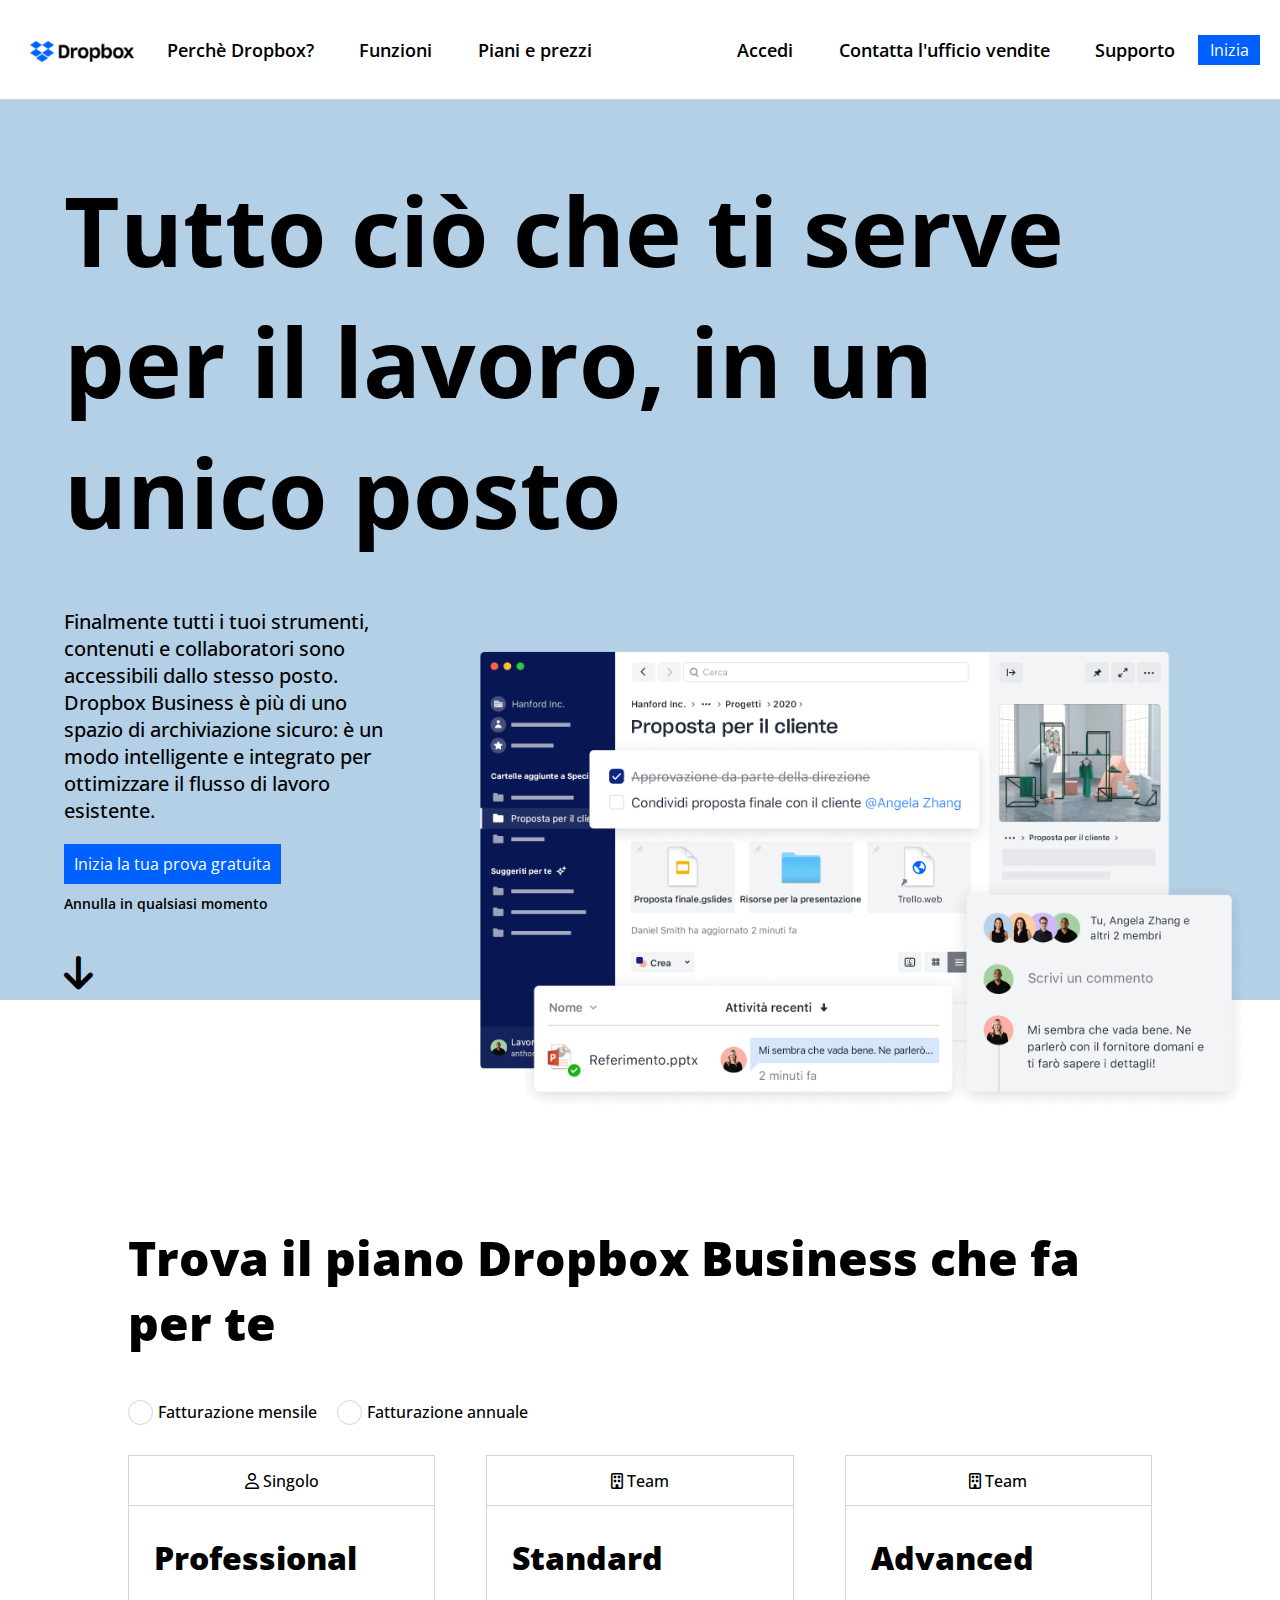
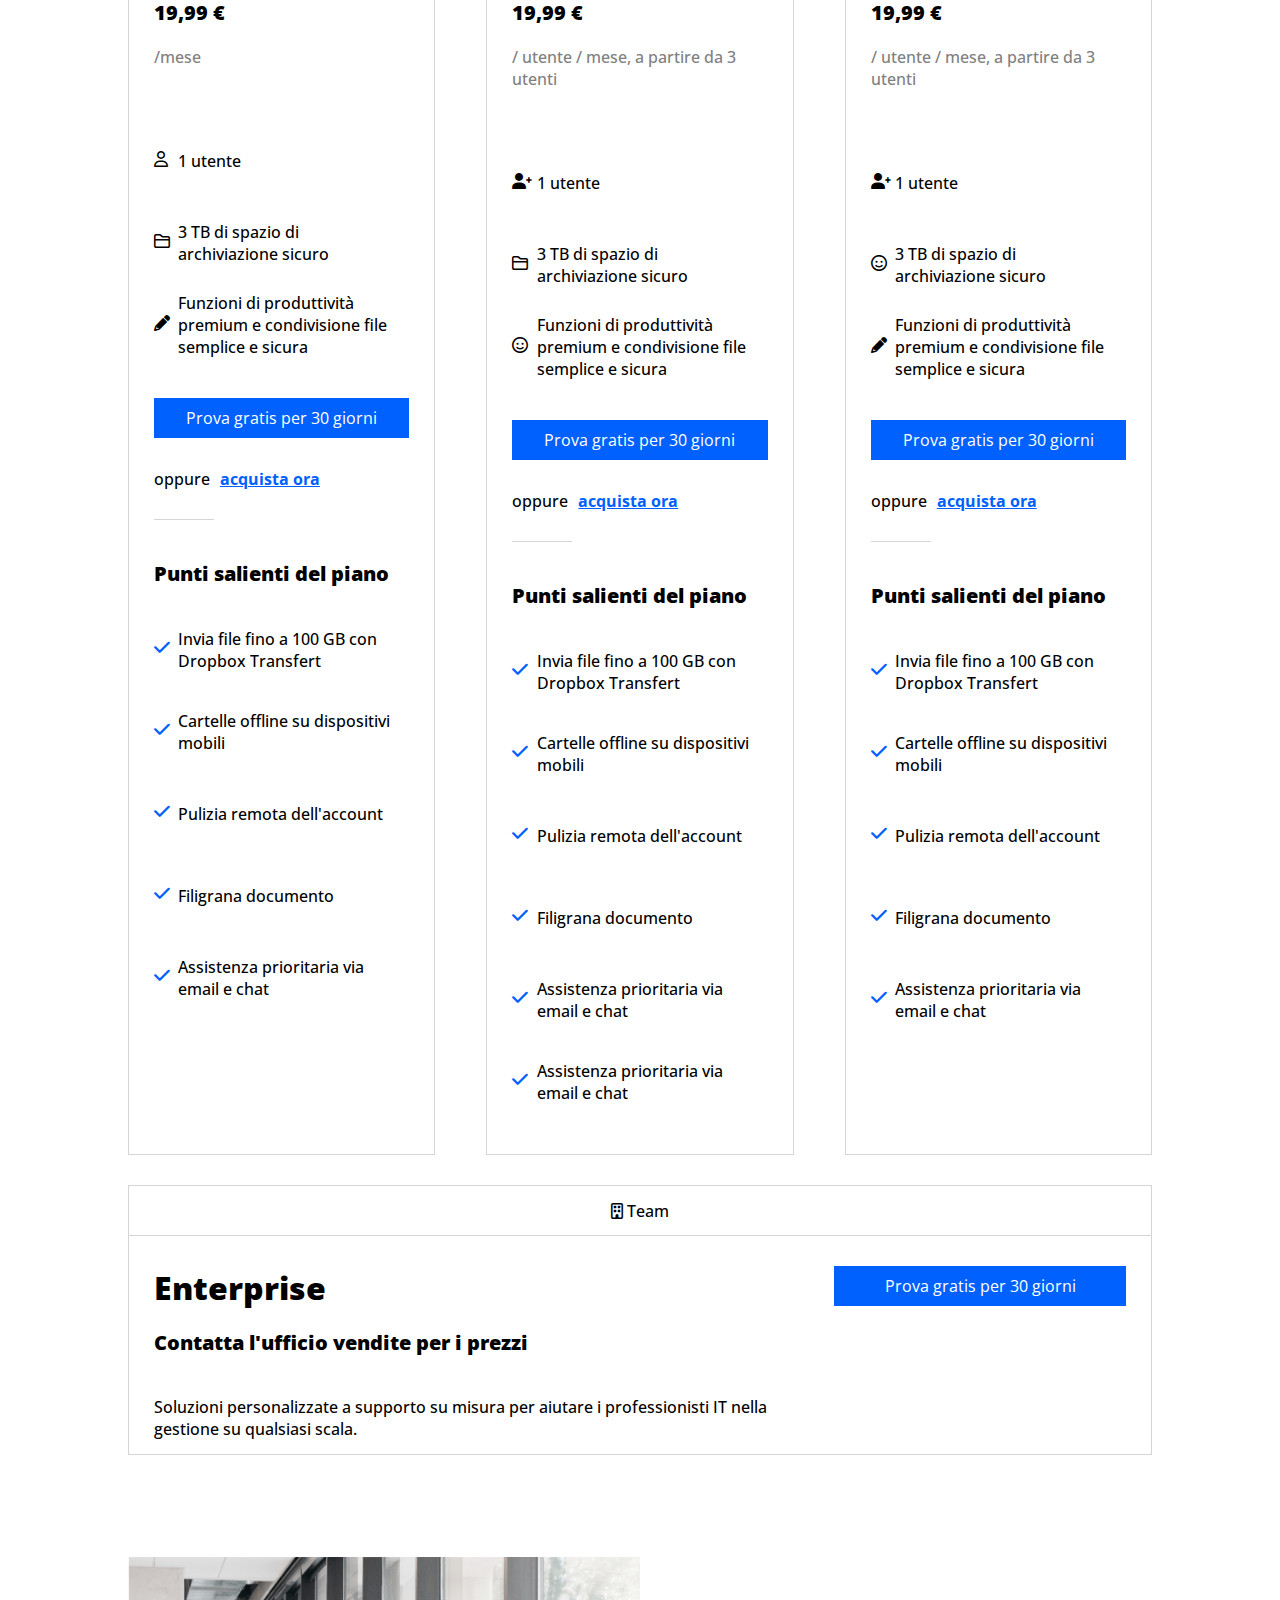
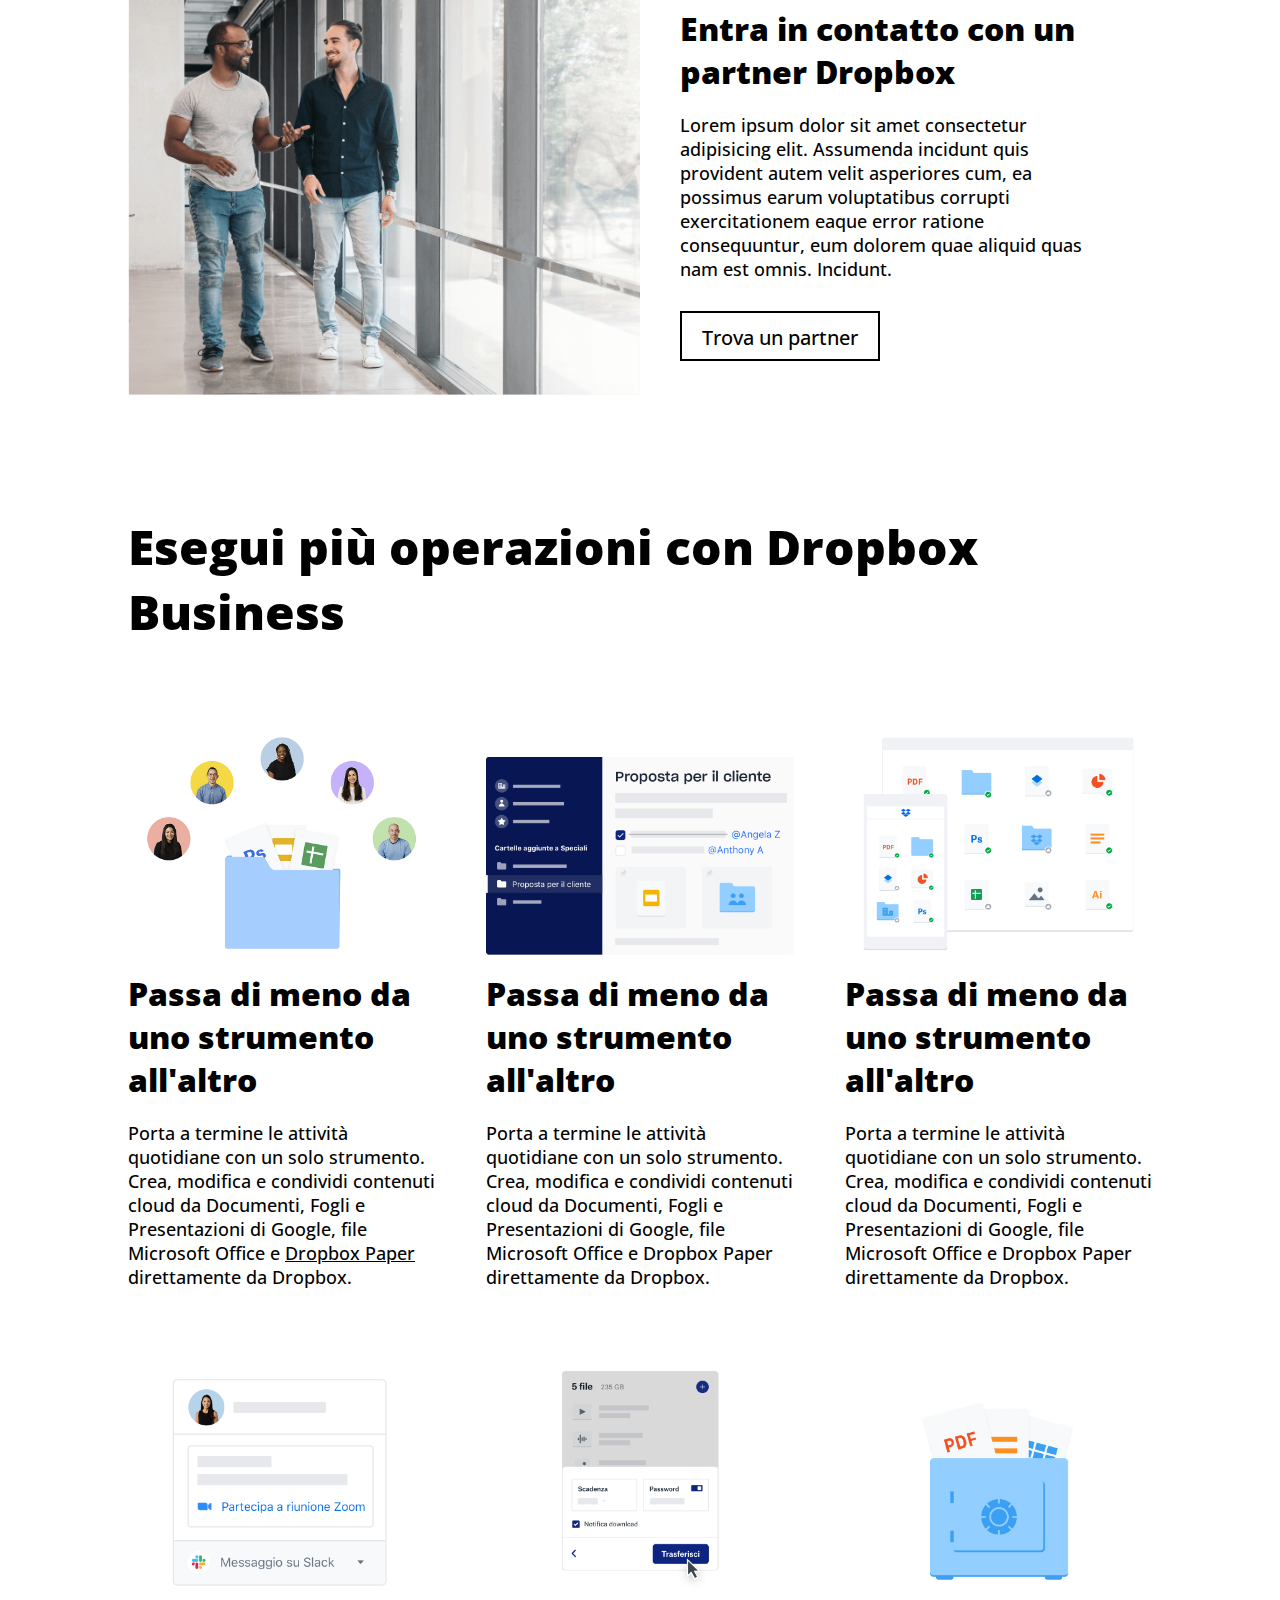
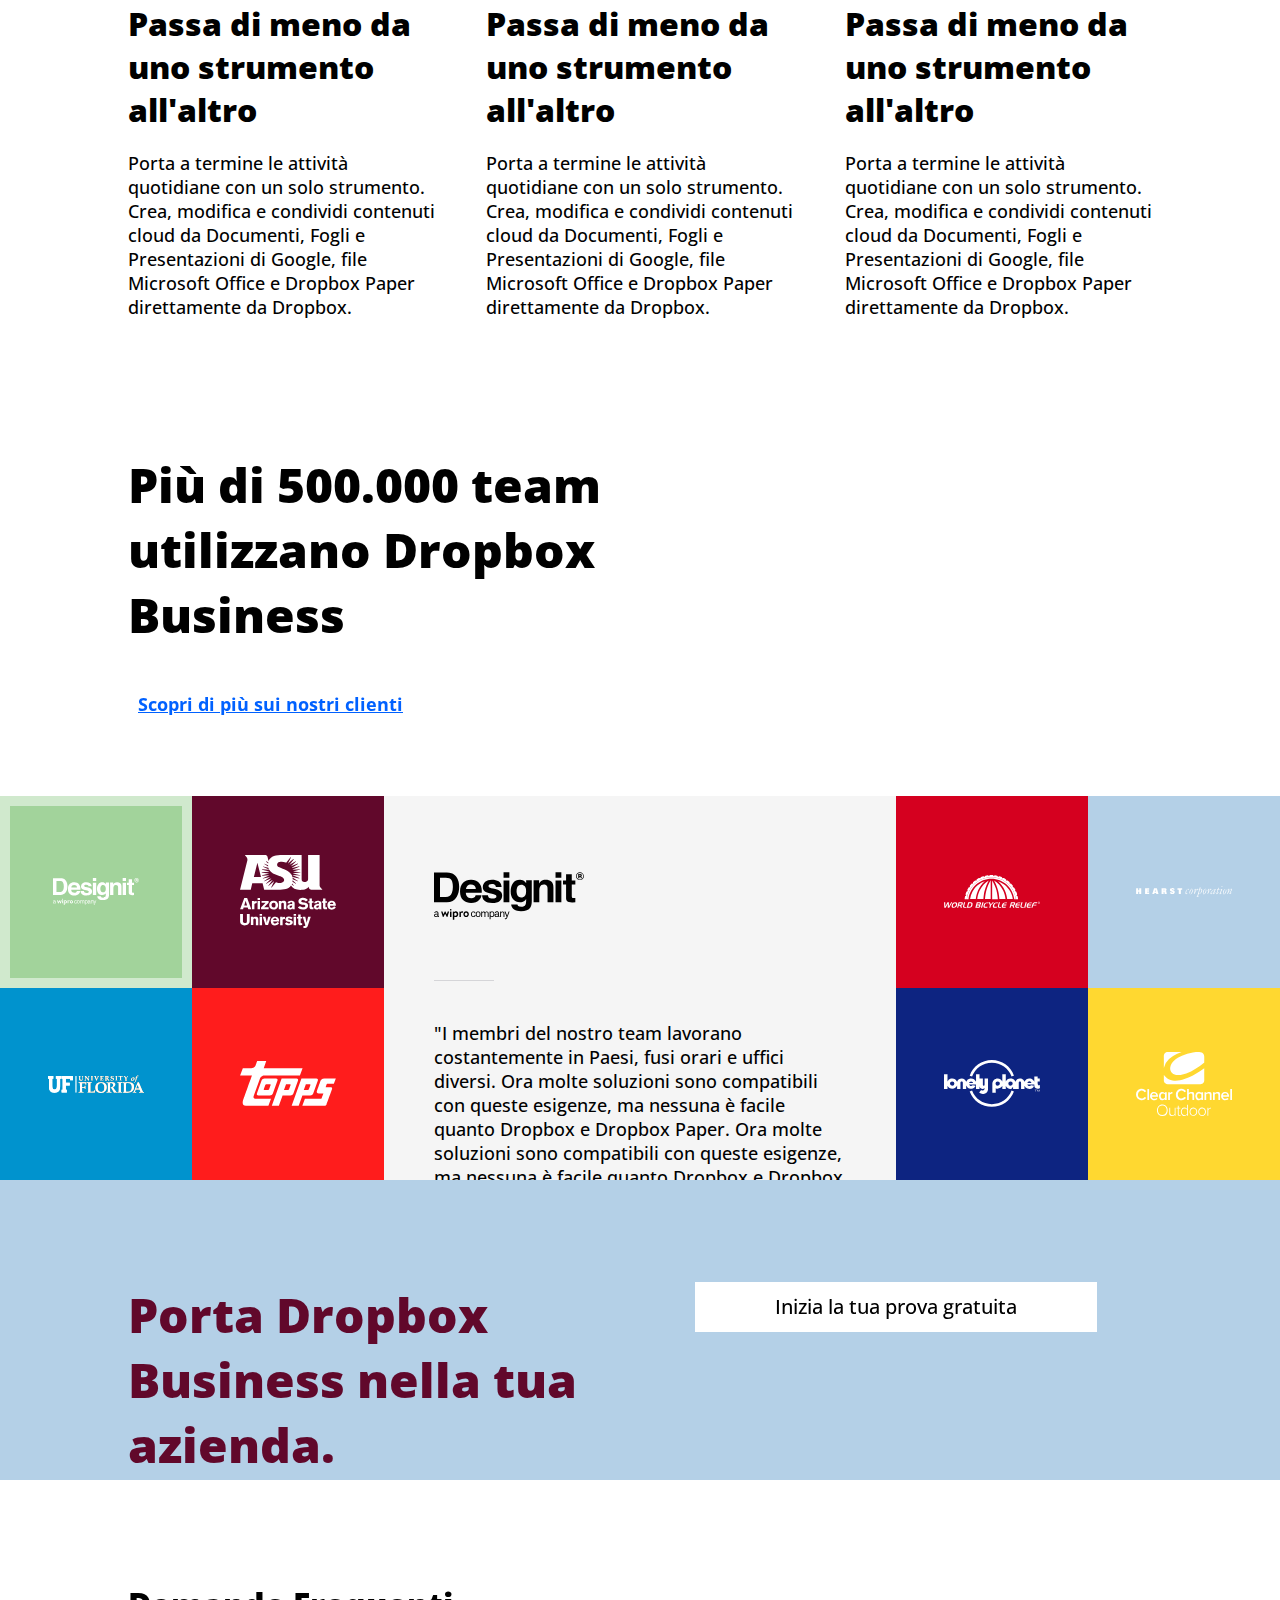
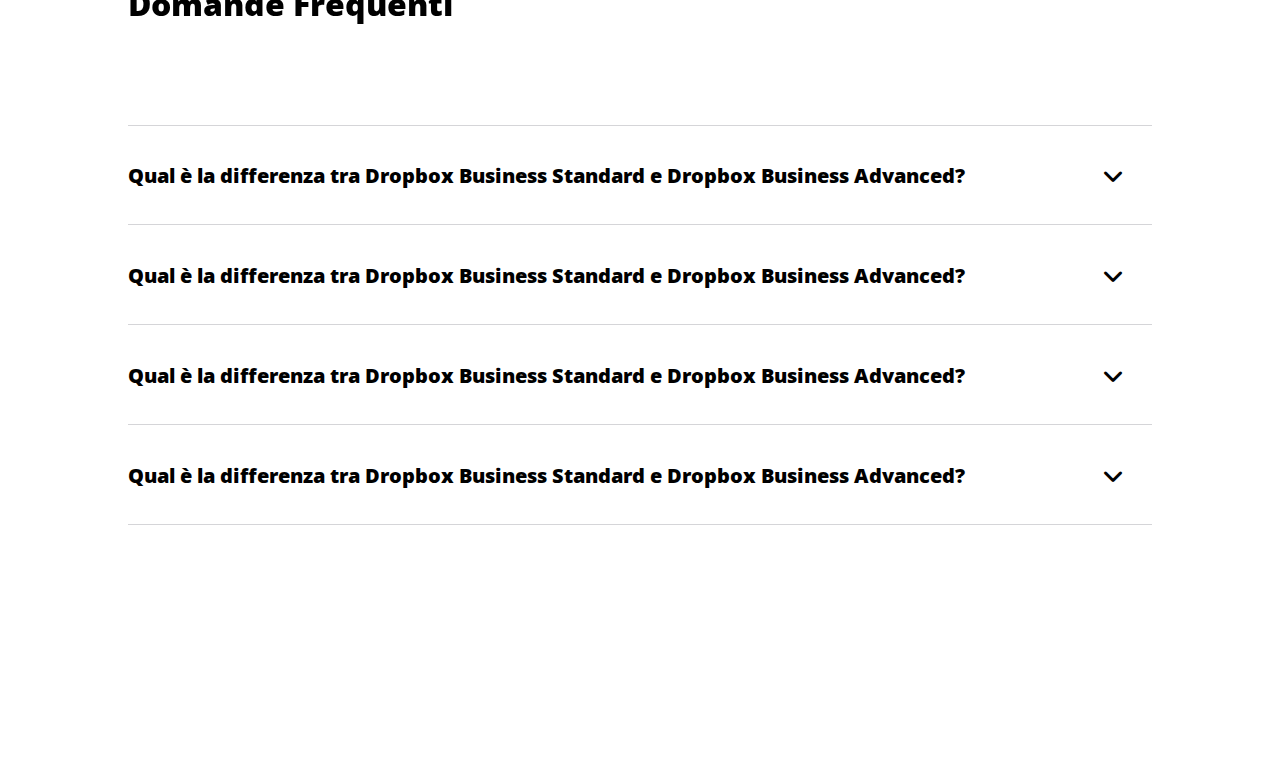
==== index.html @ 7c070832 "index: added content to main-section-7 (finished Main) index: added rules to main-section-7 (finishe" ====
<!DOCTYPE html>
<html lang="en">
  <head>
    <meta charset="UTF-8" />
    <meta http-equiv="X-UA-Compatible" content="IE=edge" />
    <meta name="viewport" content="width=device-width, initial-scale=1.0" />
    <link
      rel="stylesheet"
      href="https://cdnjs.cloudflare.com/ajax/libs/font-awesome/6.0.0/css/all.min.css"
      integrity="sha512-9usAa10IRO0HhonpyAIVpjrylPvoDwiPUiKdWk5t3PyolY1cOd4DSE0Ga+ri4AuTroPR5aQvXU9xC6qOPnzFeg=="
      crossorigin="anonymous"
      referrerpolicy="no-referrer"
    />
    <link rel="preconnect" href="https://fonts.googleapis.com" />
    <link rel="preconnect" href="https://fonts.gstatic.com" crossorigin />
    <link
      href="https://fonts.googleapis.com/css2?family=Open+Sans:ital,wght@0,300;0,400;0,500;0,600;0,700;0,800;1,300;1,400;1,500;1,600;1,700;1,800&display=swap"
      rel="stylesheet"
    />
    <link rel="stylesheet" href="css/style.css" />
    <title>Dropbox</title>
  </head>

  <body>
    <!-- intestazione -->
    <header>
      <!-- navbar -->
      <nav class="clearfix">
        <div id="logo" class="left">
          <img src="img/logo-small.png" alt="logo" />
        </div>
        <div class="list-container-centered">
          <ul class="left">
            <li><a href="#">Perchè Dropbox?</a></li>
            <li><a href="#">Funzioni</a></li>
            <li><a href="#">Piani e prezzi</a></li>
          </ul>
          <ul class="right">
            <li><a href="#">Supporto</a></li>
            <li><a href="#">Contatta l'ufficio vendite</a></li>
            <li><a href="#">Accedi</a></li>
          </ul>
        </div>
        <div id="inizia">
          <div class="button">
            <a href="#">Inizia</a>
          </div>
        </div>
      </nav>
      <!-- /navbar -->
      <!-- jumbotron -->
      <section id="jumbotron">
        <div class="jumbo-container clearfix">
          <section id="jumbo-main-title">
            <h1>Tutto ciò che ti serve per il lavoro, in un unico posto</h1>
          </section>
          <div id="jumbo-description" class="left">
            <p>
              Finalmente tutti i tuoi strumenti, contenuti e collaboratori sono
              accessibili dallo stesso posto. Dropbox Business è più di uno
              spazio di archiviazione sicuro: è un modo intelligente e integrato
              per ottimizzare il flusso di lavoro esistente.
            </p>
            <div class="button">
              <a href="#">Inizia la tua prova gratuita</a>
            </div>
            <span>Annulla in qualsiasi momento</span>
            <a href="#">
              <i class="fa-solid fa-arrow-down"></i>
            </a>
          </div>
          <div id="jumbo-image" class="left">
            <img src="img/jumbo.png" alt="jumbo-image" />
          </div>
        </div>
      </section>
      <!-- /jumbotron -->
    </header>
    <!-- /intestazione     -->
    <!-- corpo centrale -->
    <main>
      <!-- prima sezione -->
      <section class="main-section-1 container">
        <h2>Trova il piano Dropbox Business che fa per te</h2>
        <div class="fatturazione clearfix">
          <a href="#" class="circle debug"></a>
          <p>Fatturazione mensile</p>
          <a href="#" class="circle debug"></a>
          <p>Fatturazione annuale</p>
        </div>
        <div class="main-col left debug">
          <div class="category">
            <i class="fa-regular fa-user"></i>
            <p>Singolo</p>
          </div>
          <div class="main-col-content">
            <div class="offer">
              <h3>Professional</h3>
              <h4>19,99 &#8364;</h4>
              <span class="rata">
                <p>/mese</p>
              </span>
            </div>
            <div class="icon">
              <i class="fa-regular fa-user"></i>
            </div>
            <div class="icon-text">
              <p>1 utente</p>
            </div>
            <div class="icon">
              <i class="fa-regular fa-folder"></i>
            </div>
            <div class="icon-text">
              <p>3 TB di spazio di archiviazione sicuro</p>
            </div>
            <div class="icon">
              <i class="fa-solid fa-pencil"></i>
            </div>
            <div class="icon-text">
              <p>
                Funzioni di produttività premium e condivisione file semplice e
                sicura
              </p>
            </div>
            <div class="col-button">
              <a href="#">Prova gratis per 30 giorni</a>
            </div>
            <p>oppure<a href="#">acquista ora</a></p>
            <div class="grey-row"></div>
            <h4>Punti salienti del piano</h4>
            <div class="icon">
              <i class="fa-solid fa-check"></i>
            </div>
            <div class="icon-text">
              <p>Invia file fino a 100 GB con Dropbox Transfert</p>
            </div>
            <div class="icon">
              <i class="fa-solid fa-check"></i>
            </div>
            <div class="icon-text">
              <p>Cartelle offline su dispositivi mobili</p>
            </div>
            <div class="icon">
              <i class="fa-solid fa-check"></i>
            </div>
            <div class="icon-text">
              <p>Pulizia remota dell'account</p>
            </div>
            <div class="icon">
              <i class="fa-solid fa-check"></i>
            </div>
            <div class="icon-text">
              <p>Filigrana documento</p>
            </div>
            <div class="icon">
              <i class="fa-solid fa-check"></i>
            </div>
            <div class="icon-text">
              <p>Assistenza prioritaria via email e chat</p>
            </div>
          </div>
        </div>
        <div class="main-col left debug">
          <div class="category">
            <i class="fa-regular fa-building"></i>
            <p>Team</p>
          </div>
          <div class="main-col-content">
            <div class="offer">
              <h3>Standard</h3>
              <h4>19,99 &#8364;</h4>
              <span class="rata">
                <p>/ utente / mese, a partire da 3 utenti</p>
              </span>
            </div>
            <div class="icon">
              <i class="fa-solid fa-user-plus"></i>
            </div>
            <div class="icon-text">
              <p>1 utente</p>
            </div>
            <div class="icon">
              <i class="fa-regular fa-folder"></i>
            </div>
            <div class="icon-text">
              <p>3 TB di spazio di archiviazione sicuro</p>
            </div>
            <div class="icon">
              <i class="fa-regular fa-face-smile"></i>
            </div>
            <div class="icon-text">
              <p>
                Funzioni di produttività premium e condivisione file semplice e
                sicura
              </p>
            </div>
            <div class="col-button">
              <a href="#">Prova gratis per 30 giorni</a>
            </div>
            <p>oppure<a href="#">acquista ora</a></p>
            <div class="grey-row"></div>
            <h4>Punti salienti del piano</h4>
            <div class="icon">
              <i class="fa-solid fa-check"></i>
            </div>
            <div class="icon-text">
              <p>Invia file fino a 100 GB con Dropbox Transfert</p>
            </div>
            <div class="icon">
              <i class="fa-solid fa-check"></i>
            </div>
            <div class="icon-text">
              <p>Cartelle offline su dispositivi mobili</p>
            </div>
            <div class="icon">
              <i class="fa-solid fa-check"></i>
            </div>
            <div class="icon-text">
              <p>Pulizia remota dell'account</p>
            </div>
            <div class="icon">
              <i class="fa-solid fa-check"></i>
            </div>
            <div class="icon-text">
              <p>Filigrana documento</p>
            </div>
            <div class="icon">
              <i class="fa-solid fa-check"></i>
            </div>
            <div class="icon-text">
              <p>Assistenza prioritaria via email e chat</p>
            </div>
            <div class="icon">
              <i class="fa-solid fa-check"></i>
            </div>
            <div class="icon-text">
              <p>Assistenza prioritaria via email e chat</p>
            </div>
          </div>
        </div>
        <div class="main-col left debug">
          <div class="category">
            <i class="fa-regular fa-building"></i>
            <p>Team</p>
          </div>
          <div class="main-col-content">
            <div class="offer">
              <h3>Advanced</h3>
              <h4>19,99 &#8364;</h4>
              <span class="rata">
                <p>/ utente / mese, a partire da 3 utenti</p>
              </span>
            </div>
            <div class="icon">
              <i class="fa-solid fa-user-plus"></i>
            </div>
            <div class="icon-text">
              <p>1 utente</p>
            </div>
            <div class="icon">
              <i class="fa-regular fa-face-smile"></i>
            </div>
            <div class="icon-text">
              <p>3 TB di spazio di archiviazione sicuro</p>
            </div>
            <div class="icon">
              <i class="fa-solid fa-pencil"></i>
            </div>
            <div class="icon-text">
              <p>
                Funzioni di produttività premium e condivisione file semplice e
                sicura
              </p>
            </div>
            <div class="col-button">
              <a href="#">Prova gratis per 30 giorni</a>
            </div>
            <p>oppure<a href="#">acquista ora</a></p>
            <div class="grey-row"></div>
            <h4>Punti salienti del piano</h4>
            <div class="icon">
              <i class="fa-solid fa-check"></i>
            </div>
            <div class="icon-text">
              <p>Invia file fino a 100 GB con Dropbox Transfert</p>
            </div>
            <div class="icon">
              <i class="fa-solid fa-check"></i>
            </div>
            <div class="icon-text">
              <p>Cartelle offline su dispositivi mobili</p>
            </div>
            <div class="icon">
              <i class="fa-solid fa-check"></i>
            </div>
            <div class="icon-text">
              <p>Pulizia remota dell'account</p>
            </div>
            <div class="icon">
              <i class="fa-solid fa-check"></i>
            </div>
            <div class="icon-text">
              <p>Filigrana documento</p>
            </div>
            <div class="icon">
              <i class="fa-solid fa-check"></i>
            </div>
            <div class="icon-text">
              <p>Assistenza prioritaria via email e chat</p>
            </div>
          </div>
        </div>
        <div class="main-centered-column left debug">
          <div class="category">
            <i class="fa-regular fa-building"></i>
            <p>Team</p>
          </div>
          <div class="main-col-content">
            <div class="enterprise left">
              <h3>Enterprise</h3>
              <h4>Contatta l'ufficio vendite per i prezzi</h4>
              <p>
                Soluzioni personalizzate a supporto su misura per aiutare i
                professionisti IT nella gestione su qualsiasi scala.
              </p>
            </div>
            <div class="ufficio-vendite left">
              <div class="col-button">
                <a href="#">Prova gratis per 30 giorni</a>
              </div>
            </div>
          </div>
        </div>
      </section>
      <!-- /prima sezione -->
      <!-- seconda sezione -->
      <section class="main-section-2 container clearfix">
        <div class="main-section-2-image left">
          <img src="img/partner.png" alt="ragazzi che parlano" />
        </div>
        <div class="main-section-2-description left">
          <h3>Entra in contatto con un partner Dropbox</h3>
          <p>
            Lorem ipsum dolor sit amet consectetur adipisicing elit. Assumenda
            incidunt quis provident autem velit asperiores cum, ea possimus
            earum voluptatibus corrupti exercitationem eaque error ratione
            consequuntur, eum dolorem quae aliquid quas nam est omnis. Incidunt.
          </p>
          <div class="white-button">
            <a href="#">Trova un partner</a>
          </div>
        </div>
      </section>
      <!-- /seconda sezione -->
      <!-- terza sezione -->
      <section class="main-section-3 container clearfix">
        <h2>Esegui più operazioni con Dropbox Business</h2>
        <div class="main-section-3-box">
          <div class="main-section-3-box-image">
            <img
              src="img/business-feature-switching-tools.png"
              alt="foto profilo cloud"
            />
          </div>
          <div class="main-section-3-box-text">
            <h3>Passa di meno da uno strumento all'altro</h3>
            <p>
              Porta a termine le attività quotidiane con un solo strumento.
              Crea, modifica e condividi contenuti cloud da Documenti, Fogli e
              Presentazioni di Google, file Microsoft Office e
              <a href="#">Dropbox Paper</a> direttamente da Dropbox.
            </p>
          </div>
        </div>
        <div class="main-section-3-box">
          <div class="main-section-3-box-image">
            <img
              src="img/business-feature-coordinate-it.png"
              alt="foto profilo cloud"
            />
          </div>
          <div class="main-section-3-box-text">
            <h3>Passa di meno da uno strumento all'altro</h3>
            <p>
              Porta a termine le attività quotidiane con un solo strumento.
              Crea, modifica e condividi contenuti cloud da Documenti, Fogli e
              Presentazioni di Google, file Microsoft Office e Dropbox Paper
              direttamente da Dropbox.
            </p>
          </div>
        </div>
        <div class="main-section-3-box">
          <div class="main-section-3-box-image">
            <img
              src="img/business-feature-multi-device.png"
              alt="foto profilo cloud"
            />
          </div>
          <div class="main-section-3-box-text">
            <h3>Passa di meno da uno strumento all'altro</h3>
            <p>
              Porta a termine le attività quotidiane con un solo strumento.
              Crea, modifica e condividi contenuti cloud da Documenti, Fogli e
              Presentazioni di Google, file Microsoft Office e Dropbox Paper
              direttamente da Dropbox.
            </p>
          </div>
        </div>
        <div class="main-section-3-box">
          <div class="main-section-3-box-image">
            <img
              src="img/business-feature-integrations-it.png"
              alt="foto profilo cloud"
            />
          </div>
          <div class="main-section-3-box-text">
            <h3>Passa di meno da uno strumento all'altro</h3>
            <p>
              Porta a termine le attività quotidiane con un solo strumento.
              Crea, modifica e condividi contenuti cloud da Documenti, Fogli e
              Presentazioni di Google, file Microsoft Office e Dropbox Paper
              direttamente da Dropbox.
            </p>
          </div>
        </div>
        <div class="main-section-3-box">
          <div class="main-section-3-box-image">
            <img
              src="img/business-feature-send-files-it.png"
              alt="foto profilo cloud"
            />
          </div>
          <div class="main-section-3-box-text">
            <h3>Passa di meno da uno strumento all'altro</h3>
            <p>
              Porta a termine le attività quotidiane con un solo strumento.
              Crea, modifica e condividi contenuti cloud da Documenti, Fogli e
              Presentazioni di Google, file Microsoft Office e Dropbox Paper
              direttamente da Dropbox.
            </p>
          </div>
        </div>
        <div class="main-section-3-box">
          <div class="main-section-3-box-image">
            <img
              src="img/business-feature-security.png"
              alt="foto profilo cloud"
            />
          </div>
          <div class="main-section-3-box-text">
            <h3>Passa di meno da uno strumento all'altro</h3>
            <p>
              Porta a termine le attività quotidiane con un solo strumento.
              Crea, modifica e condividi contenuti cloud da Documenti, Fogli e
              Presentazioni di Google, file Microsoft Office e Dropbox Paper
              direttamente da Dropbox.
            </p>
          </div>
        </div>
      </section>
      <!-- /terza sezione -->
      <!-- quarta sezione -->
      <section class="main-section-4 container">
        <h2>Più di 500.000 team utilizzano Dropbox Business</h2>
        <a href="#">Scopri di più sui nostri clienti</a>
      </section>
      <!-- /quarta sezione -->
      <!-- quinta sezione -->
      <section class="main-section-5 clearfix">
        <div class="main-section-5-aside left clearfix">
          <div
            class="aside-block-image"
            style="background-color: #a2d39b; border: 10px solid #d0e9cd"
          >
            <img src="img/designit.svg" alt="Designit" />
          </div>
          <div
            class="aside-block-image"
            style="background-color: rgb(97, 8, 43)"
          >
            <img
              src="img/arizona_state_university.svg"
              alt="Arizona state univeristy"
            />
          </div>
          <div
            class="aside-block-image"
            style="background-color: rgb(0, 147, 206)"
          >
            <img
              src="img/university_of_florida.svg"
              alt="university of Florida"
            />
          </div>
          <div
            class="aside-block-image"
            style="background-color: rgb(255, 28, 28)"
          >
            <img src="img/topps.svg" alt="topps" />
          </div>
        </div>
        <div class="main-section-5-centered left">
          <img src="img/designit.svg" alt="Designit" />
          <div class="grey-row"></div>
          <blockquote cite="https://www.dropbox.com/">
            <p>
              "I membri del nostro team lavorano costantemente in Paesi, fusi
              orari e uffici diversi. Ora molte soluzioni sono compatibili con
              queste esigenze, ma nessuna è facile quanto Dropbox e Dropbox
              Paper. Ora molte soluzioni sono compatibili con queste esigenze,
              ma nessuna è facile quanto Dropbox e Dropbox Paper.
            </p>
            <p>Morten Thomsen, Global IT Lead</p>
          </blockquote>
        </div>
        <div class="main-section-5-aside left clearfix">
          <div
            class="aside-block-image"
            style="background-color: rgb(213, 0, 31)"
          >
            <img
              src="img/world_bicycle_relief.svg"
              alt="World bicycle relief"
            />
          </div>
          <div
            class="aside-block-image"
            style="background-color: rgb(180, 208, 231)"
          >
            <img src="img/hearst_corp.svg" alt="Hearst Corporation" />
          </div>
          <div
            class="aside-block-image"
            style="background-color: rgb(13, 36, 129)"
          >
            <img src="img/lonely_planet.svg" alt="lonely Planet" />
          </div>
          <div
            class="aside-block-image"
            style="background-color: rgb(255, 216, 48)"
          >
            <img src="img/clear_channel.svg" alt="Clear Channel" />
          </div>
        </div>
      </section>
      <!-- /quinta sezione -->
      <!-- sesta sezione -->
      <section class="main-section-6 clearfix">
        <div class="container">
            <div class="main-section-6-title left">
                <h2>Porta Dropbox Business nella tua azienda.</h2>
            </div>
            <div class="main-section-6-button left">
                <div class="white-button">
                    <a href="#">Inizia la tua prova gratuita</a>
                </div>
            </div>
        </div>
      </section>
      <!-- /sesta sezione -->
      <!-- settima sezione -->
      <section class="main-section-7 container">
        <h3>Domande Frequenti</h3>
        <div class="drop-down-menu dropdown clearfix">
            <h4>Qual è la differenza tra Dropbox Business Standard e Dropbox Business Advanced?</h4>
            <a href="#"><i class="fa-solid fa-angle-down"></i></a>
            <div class="dropdown-content">
                <a href="#">Non so cosa scrivere</a>
                <a href="#">Non so cosa scrivere</a>
            </div>
        </div>
        <div class="drop-down-menu dropdown clearfix">
            <h4>Qual è la differenza tra Dropbox Business Standard e Dropbox Business Advanced?</h4>
            <a href="#"><i class="fa-solid fa-angle-down"></i></a>
            <div class="dropdown-content">
                <a href="#">Non so cosa scrivere</a>
                <a href="#">Non so cosa scrivere</a>
                <a href="#">Non so cosa scrivere</a>
            </div>
        </div>
        <div class="drop-down-menu dropdown clearfix">
            <h4>Qual è la differenza tra Dropbox Business Standard e Dropbox Business Advanced?</h4>
            <a href="#"><i class="fa-solid fa-angle-down"></i></a>
            <div class="dropdown-content">
                <a href="#">Non so cosa scrivere</a>                
            </div>
        </div>
        <div class="drop-down-menu dropdown clearfix">
            <h4>Qual è la differenza tra Dropbox Business Standard e Dropbox Business Advanced?</h4>
            <a href="#"><i class="fa-solid fa-angle-down"></i></a>
            <div class="dropdown-content">
                <a href="#">Non so cosa scrivere</a>
                <a href="#">Non so cosa scrivere</a>
            </div>
        </div>
      </section>
      <!-- /settimana sezione -->
    </main>
    <!-- /corpo centrale -->
    <!-- footer -->
    <footer></footer>
    <!-- /footer -->
  </body>
</html>
---- css/style.css ----
/* ---------reset----------*/
* {
  padding: 0;
  margin: 0;
  box-sizing: border-box;
}
.debug {
  border: 1px solid #d5d5d8;
}

/* -------general rules-------*/
html {
  scroll-behavior: smooth;
  font-family: "Open Sans", sans-serif;
}
body {
  width: 100%;
  min-width: 1200px;
}
main {
  padding-top: 25vh;
  padding-bottom: 15vh;
}
.left {
  float: left;
}
.right {
  float: right;
}
.container {
  width: 80%;
  margin: 0 auto;
}
.clearfix:after {
  content: "";
  display: table;
  clear: both;
}
.button {
  background-color: #0061ff;
}
.button > a,
.col-button > a {
  color: white;
}
p {
  font-weight: 500;
}
.fa-arrow-down {
  color: black;
  font-size: 3vw;
  display: block;
  margin-top: 40px;
}
h1 {
  font-size: 96px;
  font-weight: 700;
}
h2 {
  font-size: 48px;
  font-weight: 800;
  margin-bottom: 5vh;
}
h3 {
  font-size: 32px;
  font-weight: 800;
  margin-bottom: 20px;
}
h4 {
  font-size: 20px;
  font-weight: 800;
  margin-bottom: 20px;
}
.centered-text {
  text-align: center;
}

/* ----------- header ------------*/

/* navbar */
nav {
  height: 100px;
  width: 100%;
  line-height: 100px;
  position: sticky;
  top: 0;
  left: 0;
  background-color: white;
  z-index: 9999;
  padding: 0 20px;
  border-bottom: 1px solid lightgray;
}
nav #logo img {
  vertical-align: middle;
  width: 100%;
  height: 100%;
  object-fit: cover;
  padding: 10px;
}
nav #logo {
  width: 10%;
}
.list-container-centered {
  width: 85%;
  float: left;
}
nav ul {
  list-style-type: none;
}
nav ul li {
  display: inline-block;
  margin: 0 1vw;
}
a {
  text-decoration: none;
  padding: 10px;
}
nav ul a {
  font-size: 18px;
  font-weight: 600;
  color: black;
}
nav > .list-container-centered > .left > li {
  float: left;
}
nav > .list-container-centered > .right > li {
  float: right;
}
#inizia {
  float: right;
  width: 5%;
  height: 100px;
  position: relative;
}
#inizia .button {
  width: 100%;
  height: 30px;
  line-height: 30px;
  text-align: center;
  position: absolute;
  top: 50%;
  right: 0;
  transform: translate(0, -50%);
}
/* /navbar */

/* jumbotron */
#jumbotron {
  width: 100%;
  max-height: 900px;
  background-color: #b4d0e7;
  padding: 5vw 0;
}
#jumbotron p {
  font-size: 20px;
}
.jumbo-container {
  width: 90%;
  margin: 0 auto;
}
#jumbo-main-title {
  margin-bottom: 4vw;
}
#jumbo-description {
  width: 30%;
}
#jumbo-image {
  width: 70%;
  height: 60vh;
  position: relative;
}
#jumbo-image img {
  width: 100%;
  height: 100%;
  object-fit: contain;
  position: absolute;
  top: 0;
  left: 3vw;
}
#jumbo-description > .button {
  display: block;
  width: fit-content;
  height: 40px;
  line-height: 40px;
  text-align: center;
  margin-top: 20px;
}
#jumbo-description > span {
  display: inline-block;
  margin-top: 10px;
  font-size: 14px;
  font-weight: 600;
}
/* /jumbotron */

/* ------ /header ------ */

/* --------- main ------- */

/* main-section-1 */
.circle {
  display: block;
  width: 25px;
  border-radius: 50%;
}
.fatturazione .circle,
.fatturazione p {
  display: block;
  float: left;
  height: 25px;
  line-height: 25px;
}
.fatturazione p {
  margin: 0 20px 0 5px;
}
.fatturazione > a:hover {
  box-shadow: 0px 0px 0px 5px #0061ff inset;
}
.main-col {
  width: 30%;
  height: 1300px;
  margin-top: 30px;
}
.main-col:nth-child(4) {
  margin: 30px 5%;
}
.category {
  height: 50px;
  line-height: 50px;
  width: 100%;
  border-bottom: 1px solid #d5d5d8;
  text-align: center;
}
.rata > p {
  margin-bottom: 50px;
  color: grey;
}
.category i,
.category p {
  display: inline-block;
}
.main-col-content {
  padding: 30px 25px;
}
.main-col-content .icon {
  display: inline-block;
  margin: 30px 0;
  width: 8%;
}
.main-col-content .icon-text {
  display: inline-block;
  margin: 10px 0;
  width: 85%;
  vertical-align: middle;
}
.col-button {
  display: block;
  width: 100%;
  height: 40px;
  line-height: 40px;
  text-align: center;
  background-color: #0061ff;
  margin: 30px auto;
}
.main-col-content > p > a {
  color: #0061ff;
  text-decoration: underline;
  font-weight: 700;
}
.grey-row {
  width: 60px;
  height: 30px;
  border-bottom: 1px solid #d5d5d8;
  margin-bottom: 40px;
}
.fa-check {
  color: #0061ff;
  font-size: 18px;
}
.main-centered-column {
  width: 100%;
  min-height: 270px;
  margin-bottom: 8vw;
}
.enterprise {
  width: 70%;
}
.ufficio-vendite {
  width: 30%;
}
.ufficio-vendite > .col-button {
  display: block;
  width: 100%;
  height: 40px;
  line-height: 40px;
  text-align: center;
  background-color: #0061ff;
  margin: 0 auto;
}
.enterprise > h4 {
  margin-bottom: 40px;
}
/* /main-section-1 */

/* main-section-2 */
.main-section-2-image {
  width: 50%;
}
.main-section-2-image img {
  width: 100%;
  object-fit: cover;
}
.main-section-2-description {
  padding: 50px 40px;
  width: 50%;
  font-size: 18px;
}
.white-button {
  width: fit-content;
  height: 50px;
  line-height: 50px;
  margin-top: 30px;
  border: 2px solid black;
  text-align: center;
  background-color: white;
}
.white-button > a {
  color: black;
  font-size: 20px;
  font-weight: 500;
  padding: 20px;
}
/* /main-section-2 */

/* main-section-3 */
.main-section-3 {
  padding: 8vw 0;
}
.main-section-3-box {
  width: 30%;
  float: left;
  margin: 30px 0;
}
.main-section-3-box:nth-child(3),
.main-section-3-box:nth-child(6) {
  margin: 30px 5%;
}
.main-section-3-box-image {
  width: 100%;
}
.main-section-3-box-image img {
  width: 100%;
  object-fit: cover;
}
.main-section-3-box-text > p {
  font-size: 18px;
}
.main-section-3-box-text > p > a {
  color: black;
  text-decoration: underline;
  padding: 0;
}
/* /main-section-3 */

/* main-section-4 */
.main-section-4 > h2 {
  width: 50%;
}
.main-section-4 > a {
  color: #0061ff;
  text-decoration: underline;
  font-size: 18px;
  font-weight: bold;
}
/* /main-section-4 */

/* main-section-5 */
.main-section-5 {
  margin-top: 80px;
}
.main-section-5-aside {
  width: 30%;
}
.main-section-5-centered {
  background-color: #f5f5f5;
  width: 40%;
  overflow-y: auto;
  padding: 50px;
}
.main-section-5-aside,
.main-section-5-centered {
  height: 30vw;
  min-height: 358px;
}
.aside-block-image {
  float: left;
  height: 50%;
  width: 50%;
  padding: auto;
  position: relative;
}
.aside-block-image img {
  display: block;
  width: 50%;
  height: 50%;
  object-fit: contain;
  object-position: center;
  position: absolute;
  top: 50%;
  left: 50%;
  transform: translate(-50%, -50%);
  filter: invert(1);
}
.main-section-5-centered > img {
  width: 150px;
  height: 100px;
}
blockquote > p {
  display: block;
  font-size: 18px;
}
blockquote p:nth-child(2) {
  padding: 50px 0;
}
/* /main-section-5 */

/* main-section-6 */
.main-section-6 {
  padding: 8vw 0;
  width: 100%;
  height: 20vw;
  min-height: 300px;
  background-color: #b4d0e7;
}
.main-section-6-title {
  width: 50%;
}
.main-section-6-button {
  text-align: center;
  width: 50%;
}
.main-section-6 h2 {
  color: rgb(97, 8, 43);
}
.main-section-6 .white-button {
  margin: 0 auto;
  text-align: center;
  border: none;
}
.main-section-6 .white-button > a {
  padding: 0 80px;
}
/* /main-section-6 */

/* main-section-7 */
.main-section-7 {
  padding: 8vw 0;
}
.main-section-7 > h3 {
  padding-bottom: 80px;
}
.drop-down-menu {
  height: 100px;
  line-height: 100px;
  border-bottom: 1px solid #d5d5d8;
}
.drop-down-menu > h4 {
  float: left;
  margin: 0;
}
.drop-down-menu:nth-child(2) {
  border-top: 1px solid #d5d5d8;
}
.drop-down-menu > a {
  float: right;
  margin-right: 30px;
  font-size: 24px;
  font-weight: 800;
  padding: 0;
  color: black;
}
.dropdown {
  position: relative;
}
.dropdown-content > a {
  display: block;
  padding: 0;
  color:#0061ff;
  font-size: 18px;
  font-weight: bold;
}
.dropdown-content > a:hover{
    color: white;    
}
.dropdown-content {
  display: none;
  position: absolute;
  background-color: lightgrey;
  width: 40%;
  min-width: 160px;
  height: fit-content;
  box-shadow: 0px 8px 16px 0px rgba(0, 0, 0, 0.4);
  padding: 12px 16px;
  z-index: 2000;
  top: 100%;
  left: 50%;
  transform: translate(-50%);
  text-align: center;
}
.dropdown:hover .dropdown-content {
  display: block;
}
/* /main-section-7 */
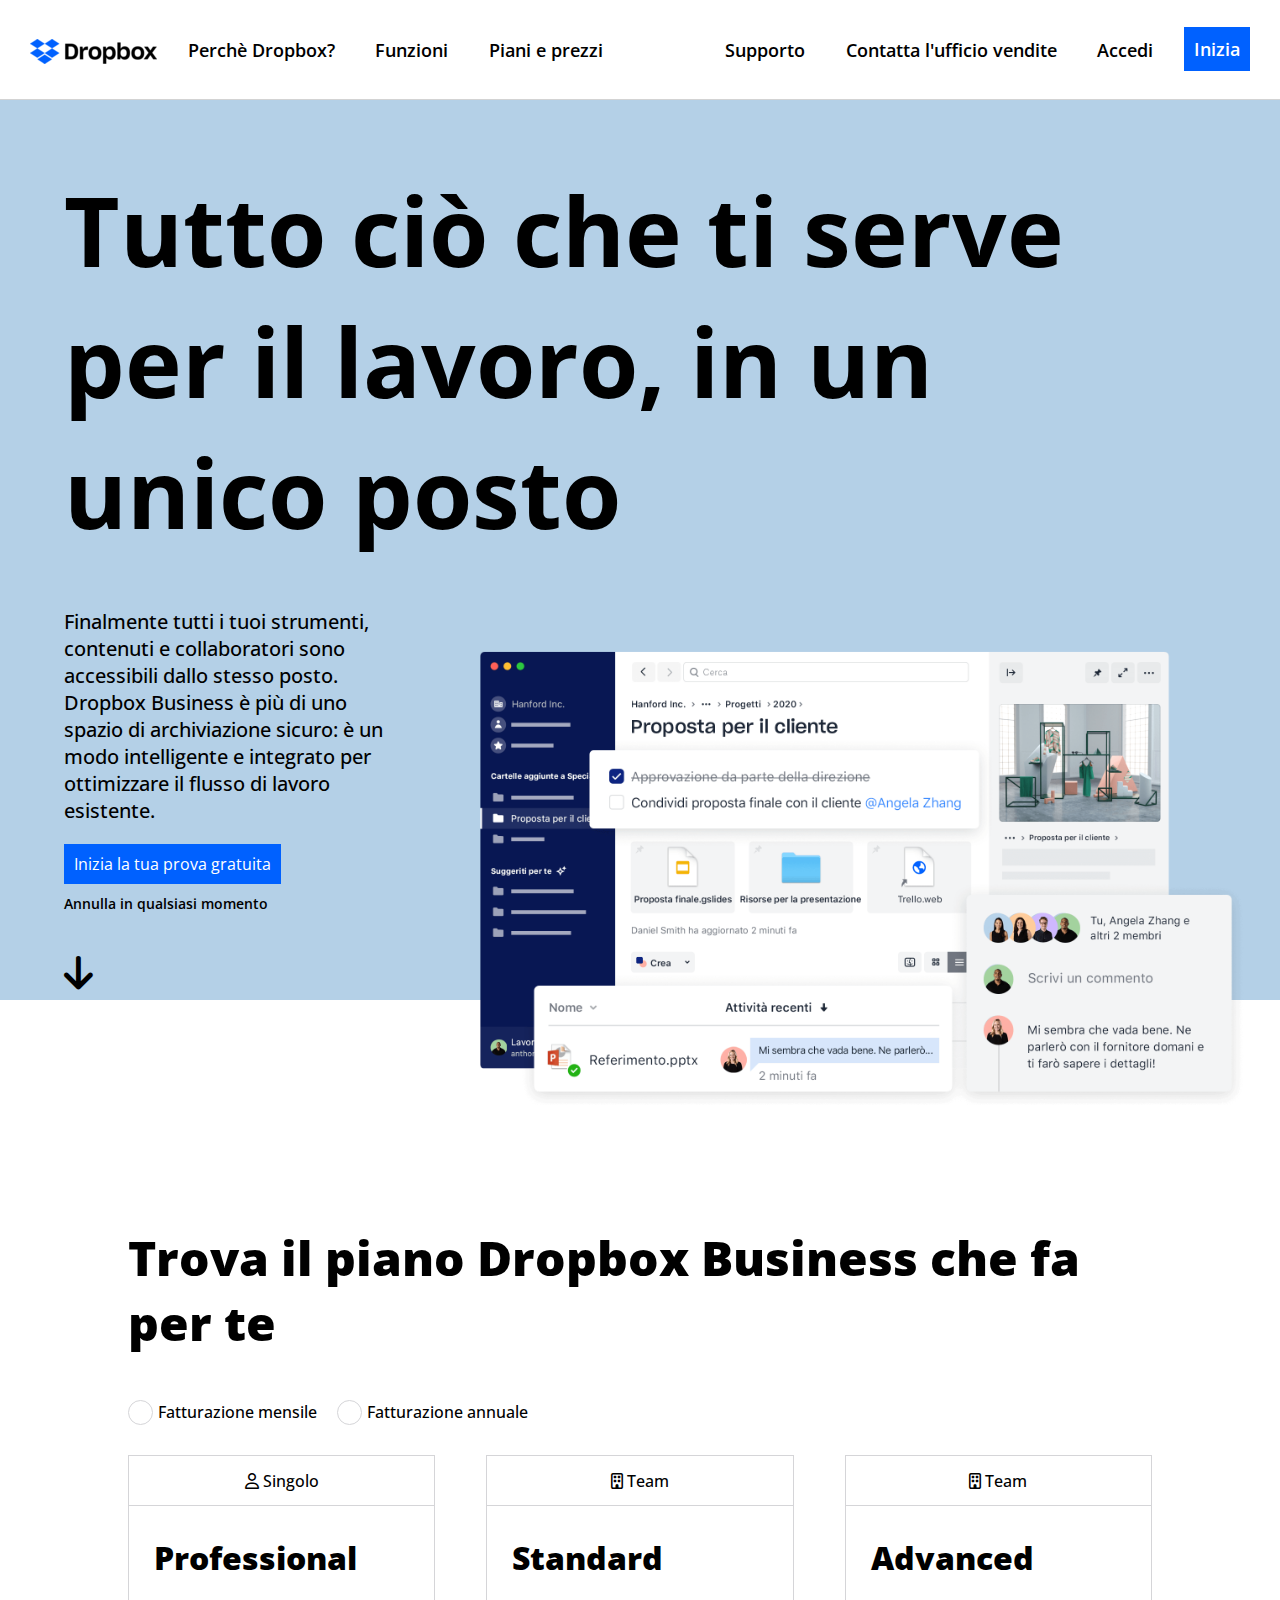
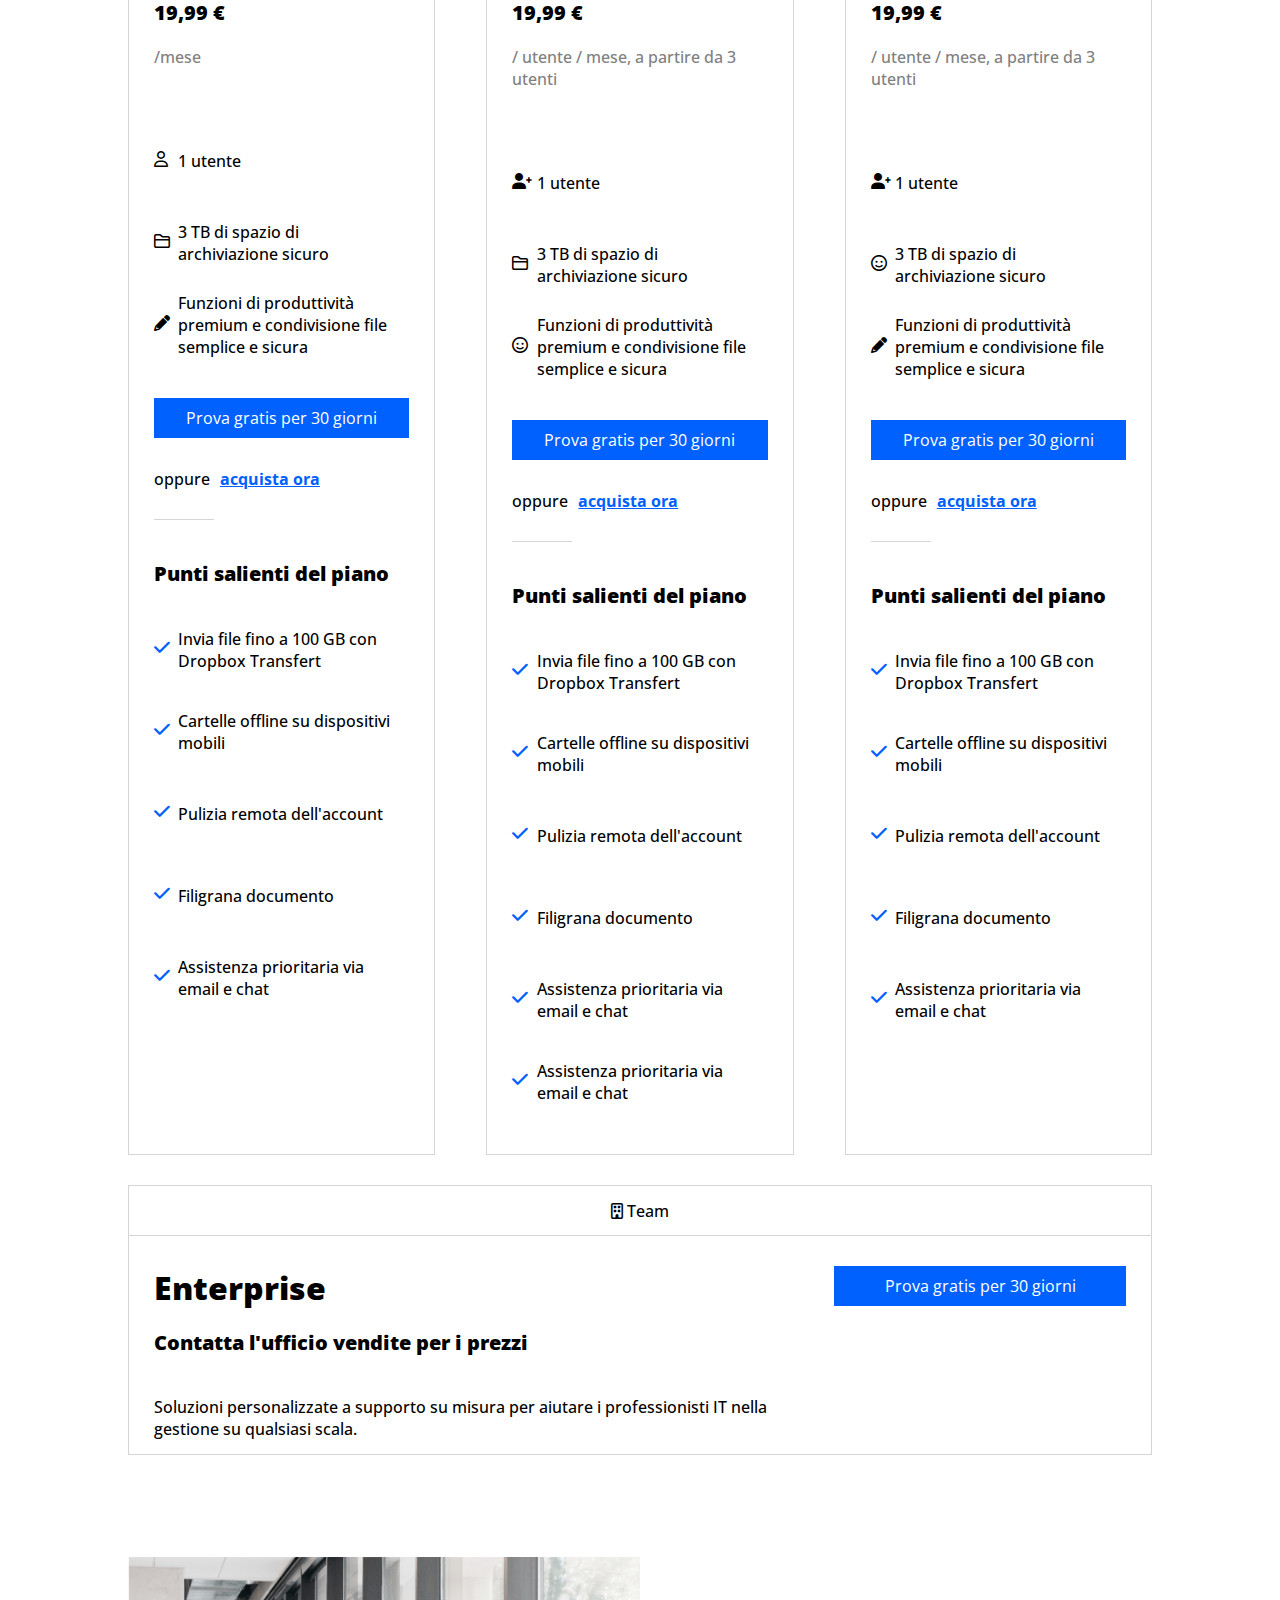
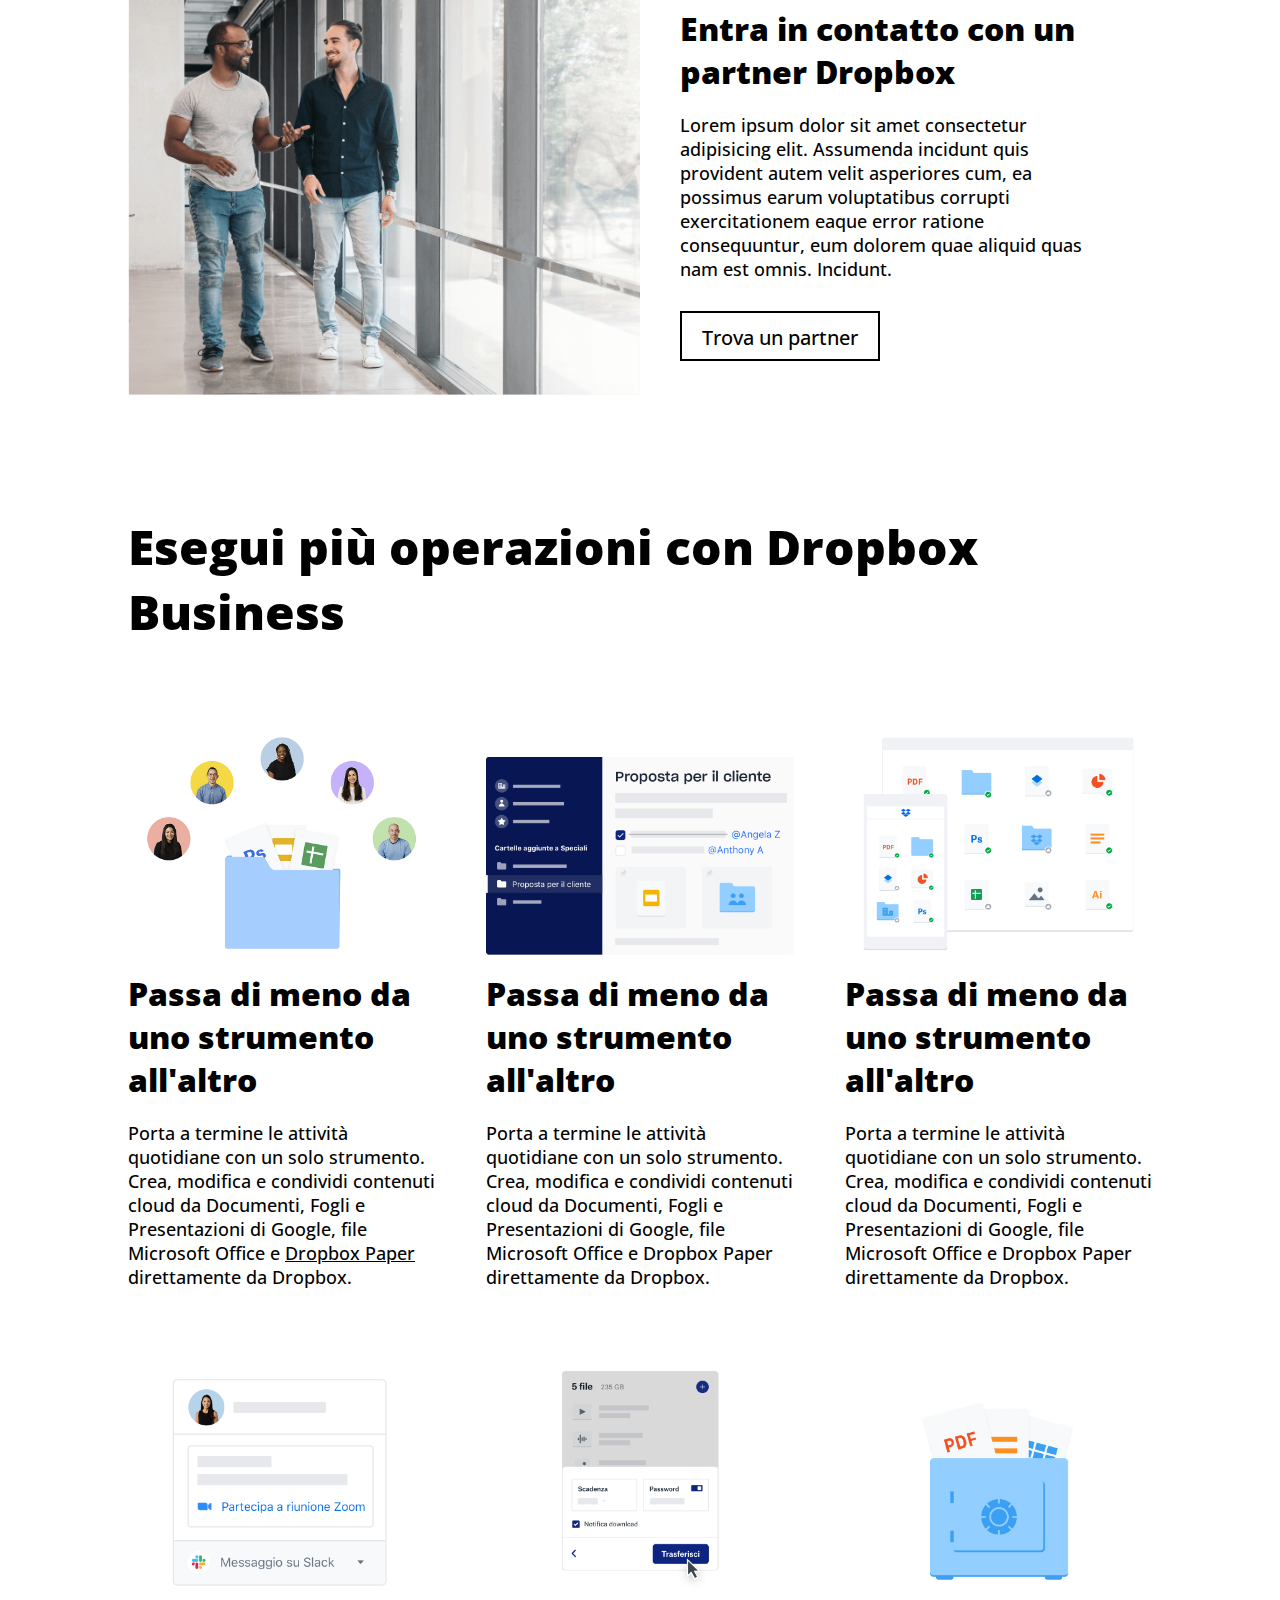
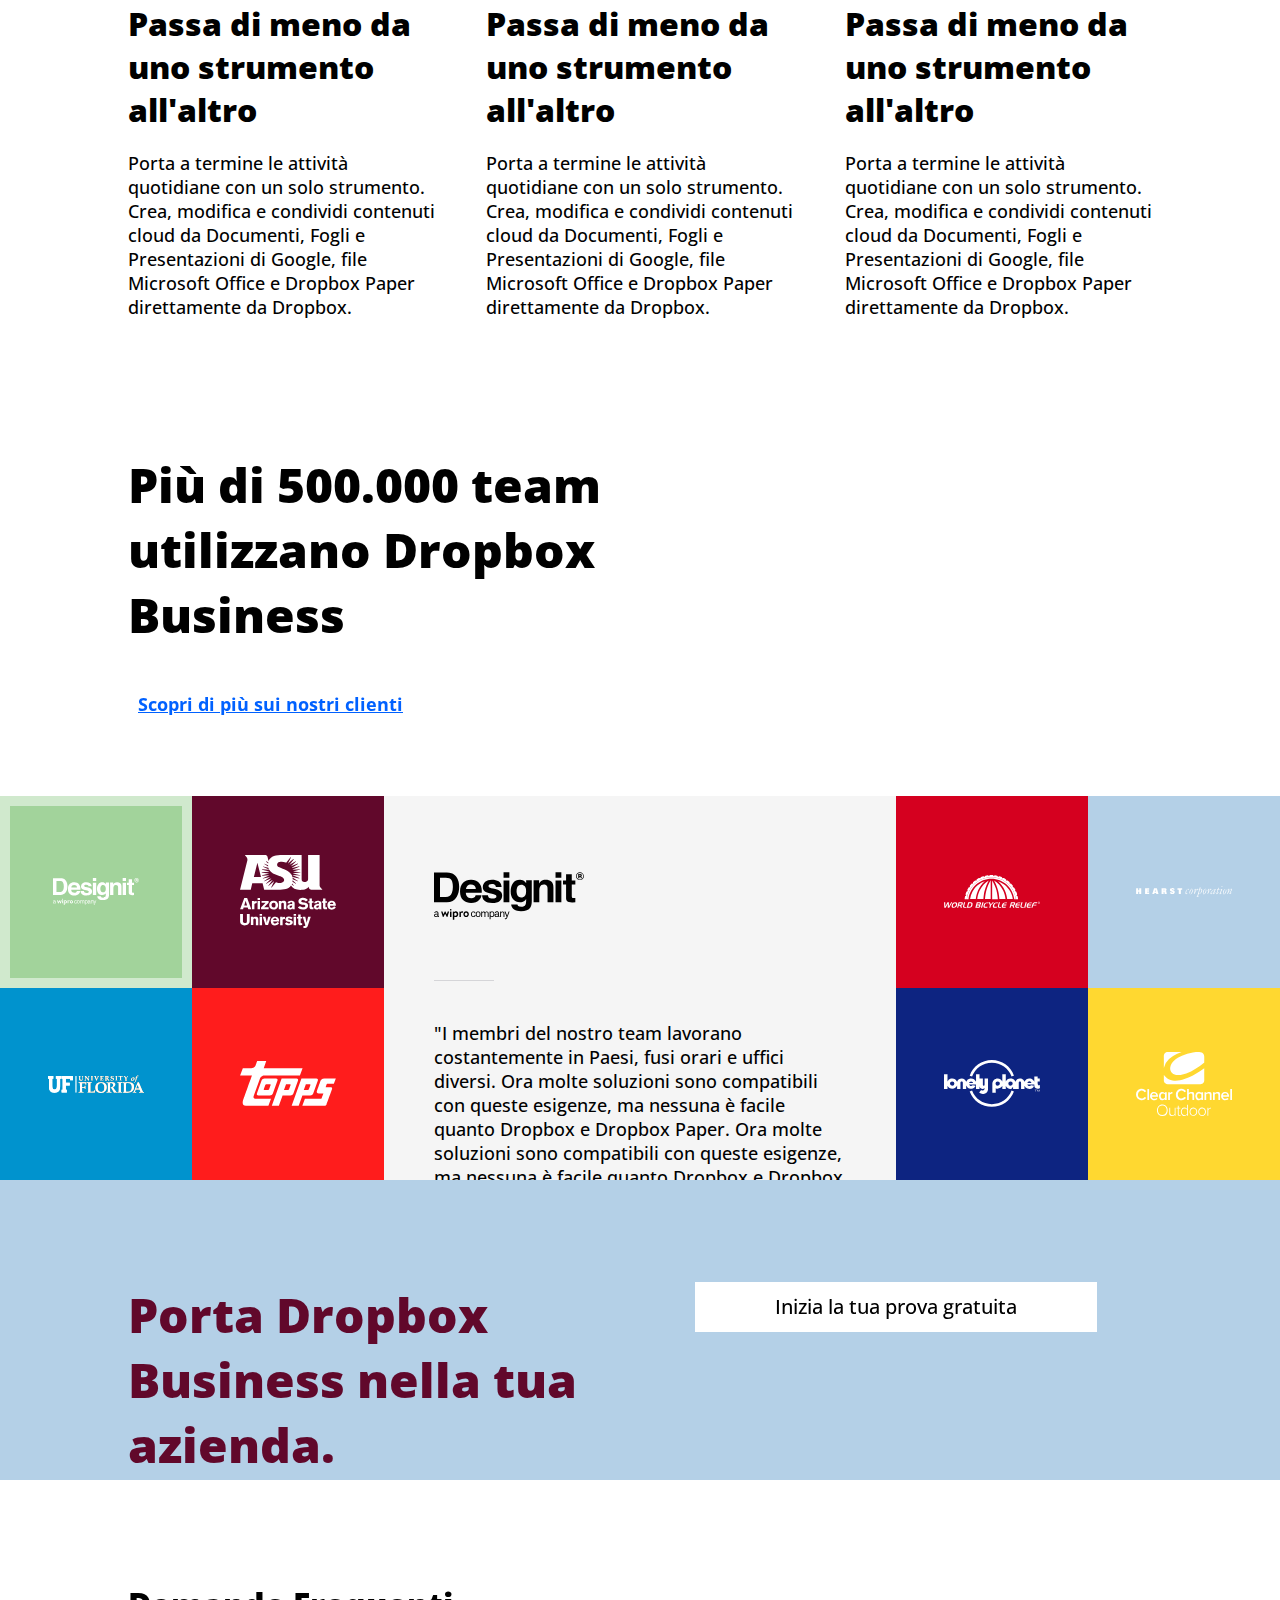
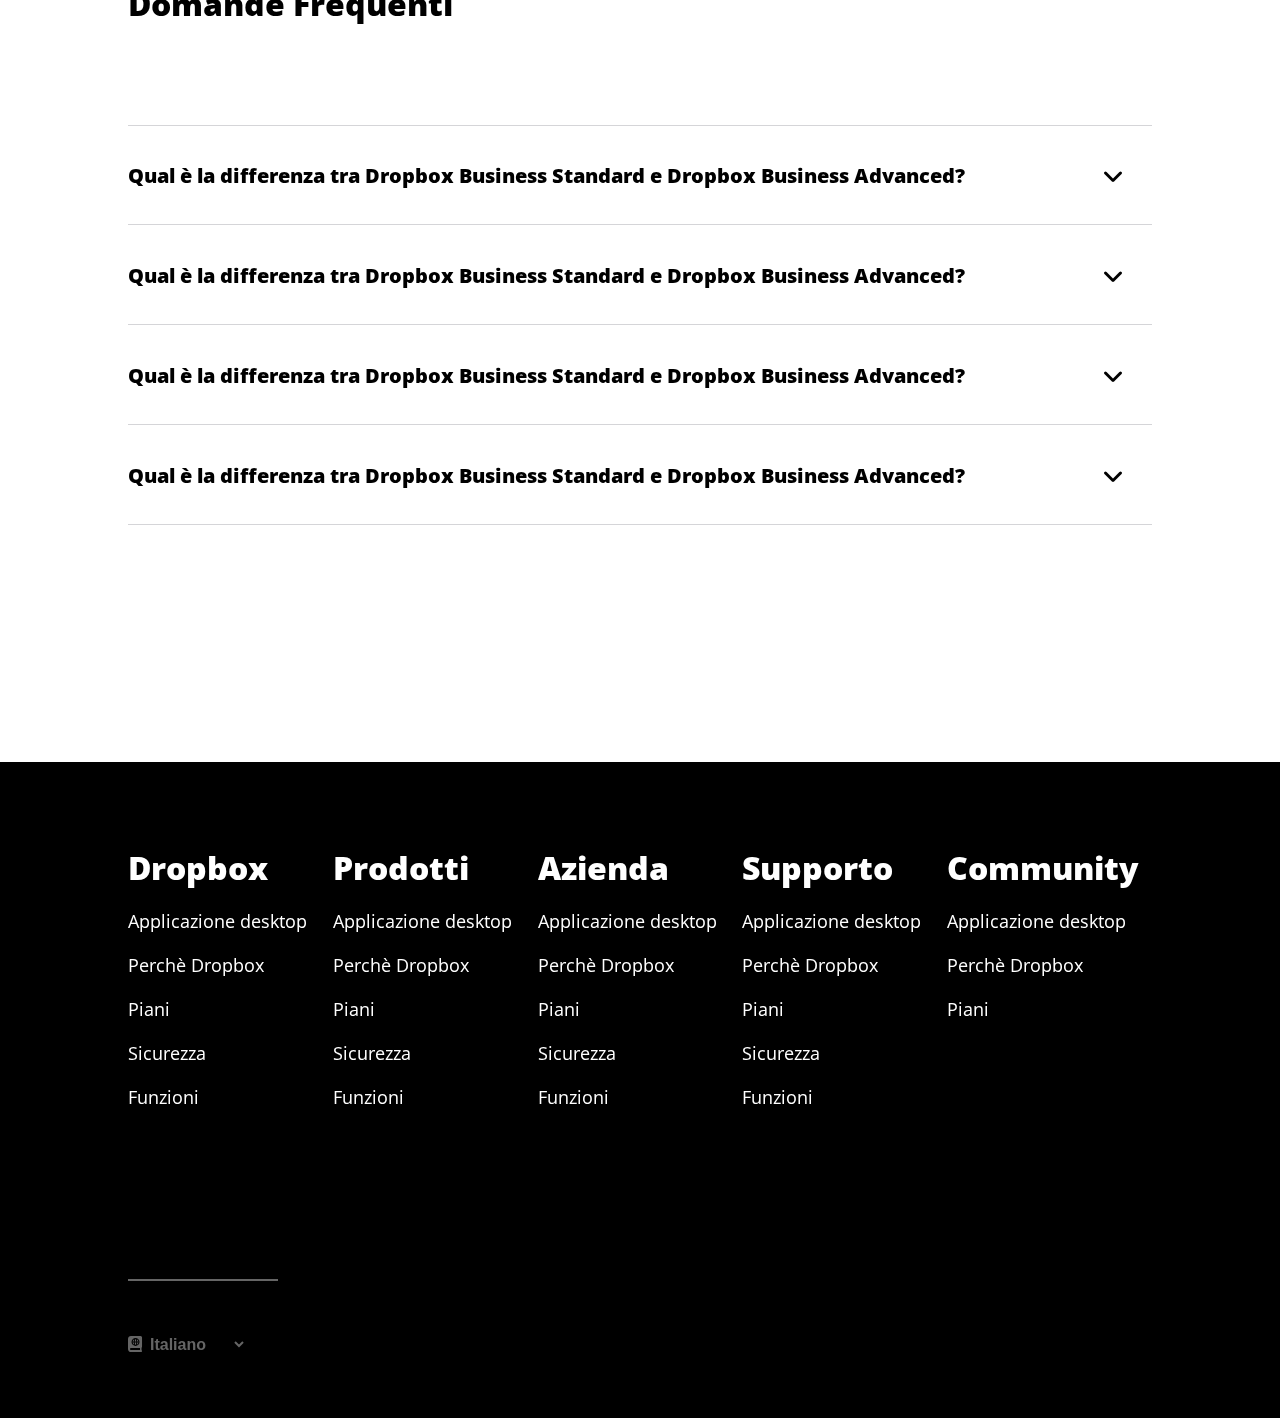
==== commit b30c65f5: "index: added content to footer and fixed header navbar style: added rules to footer and fixed header" ====
--- a/index.html
+++ b/index.html
@@ -26,26 +26,35 @@
     <header>
       <!-- navbar -->
       <nav class="clearfix">
-        <div id="logo" class="left">
+        <!-- <div id="logo" class="left">
           <img src="img/logo-small.png" alt="logo" />
-        </div>
+        </div> -->
         <div class="list-container-centered">
           <ul class="left">
+            <li><div id="logo" class="left">
+                <img src="img/logo-small.png" alt="logo" />
+              </div>
+            </li>
             <li><a href="#">Perchè Dropbox?</a></li>
             <li><a href="#">Funzioni</a></li>
             <li><a href="#">Piani e prezzi</a></li>
           </ul>
           <ul class="right">
-            <li><a href="#">Supporto</a></li>
+            <li>
+                <div class="button">
+                    <a href="#">Inizia</a>
+                </div>
+            </li>
+            <li><a href="#">Accedi</a></li>
             <li><a href="#">Contatta l'ufficio vendite</a></li>
-            <li><a href="#">Accedi</a></li>
+            <li><a href="#">Supporto</a></li>                                    
           </ul>
         </div>
-        <div id="inizia">
+        <!-- <div id="inizia">
           <div class="button">
             <a href="#">Inizia</a>
           </div>
-        </div>
+        </div> -->
       </nav>
       <!-- /navbar -->
       <!-- jumbotron -->
@@ -598,7 +607,61 @@
     </main>
     <!-- /corpo centrale -->
     <!-- footer -->
-    <footer></footer>
+    <footer>
+        <div class="container">
+            <div class="footer-navbar clearfix">
+                <ul>
+                    <li><h3>Dropbox</h3></li>
+                    <li><a href="#">Applicazione desktop</a></li>
+                    <li><a href="#">Perchè Dropbox</a></li>
+                    <li><a href="#">Piani</a></li>
+                    <li><a href="#">Sicurezza</a></li>
+                    <li><a href="#">Funzioni</a></a></li>
+                </ul>
+                <ul>
+                    <li><h3>Prodotti</h3></li>
+                    <li><a href="#">Applicazione desktop</a></li>
+                    <li><a href="#">Perchè Dropbox</a></li>
+                    <li><a href="#">Piani</a></li>
+                    <li><a href="#">Sicurezza</a></li>
+                    <li><a href="#">Funzioni</a></li>
+                </ul>
+                <ul>
+                    <li><h3>Azienda</h3></li>
+                    <li><a href="#">Applicazione desktop</a></li>
+                    <li><a href="#">Perchè Dropbox</a></li>
+                    <li><a href="#">Piani</a></li>
+                    <li><a href="#">Sicurezza</a></li>
+                    <li><a href="#">Funzioni</a></li>
+                </ul>
+                <ul>
+                    <li><h3>Supporto</h3></li>
+                    <li><a href="#">Applicazione desktop</a></li>
+                    <li><a href="#">Perchè Dropbox</a></li>
+                    <li><a href="#">Piani</a></li>
+                    <li><a href="#">Sicurezza</a></li>
+                    <li><a href="#">Funzioni</a></li>
+                </ul>
+                <ul>
+                    <li><h3>Community</h3></li>
+                    <li><a href="#">Applicazione desktop</a></li>
+                    <li><a href="#">Perchè Dropbox</a></li>
+                    <li><a href="#">Piani</a></li>
+                </ul>               
+            </div>
+            <div class="language">
+                <i class="fa-solid fa-book-atlas"></i>
+                <select name="language" id="language">
+                    <optgroup>
+                        <option value="Italiano">Italiano</option>
+                        <option value="English">English</option>
+                        <option value="Español">Español</option>
+                        <option value="Deutsch">Deutsch</option>
+                    </optgroup>
+                </select>
+            </div>
+        </div>            
+    </footer>
     <!-- /footer -->
   </body>
 </html>
--- a/css/style.css
+++ b/css/style.css
@@ -73,6 +73,10 @@
 }
 .centered-text {
   text-align: center;
+}
+footer {
+  background: black;
+  padding: 5vw 0;
 }
 
 /* ----------- header ------------*/
@@ -92,24 +96,16 @@
 }
 nav #logo img {
   vertical-align: middle;
-  width: 100%;
-  height: 100%;
-  object-fit: cover;
-  padding: 10px;
-}
-nav #logo {
-  width: 10%;
 }
 .list-container-centered {
-  width: 85%;
-  float: left;
+  width: 100%;
 }
 nav ul {
   list-style-type: none;
 }
 nav ul li {
   display: inline-block;
-  margin: 0 1vw;
+  margin: 0 0.8vw;
 }
 a {
   text-decoration: none;
@@ -126,21 +122,14 @@
 nav > .list-container-centered > .right > li {
   float: right;
 }
-#inizia {
-  float: right;
-  width: 5%;
-  height: 100px;
-  position: relative;
-}
-#inizia .button {
-  width: 100%;
-  height: 30px;
-  line-height: 30px;
-  text-align: center;
-  position: absolute;
-  top: 50%;
-  right: 0;
-  transform: translate(0, -50%);
+nav li > .button {
+  display: inline;
+}
+nav li > .button > a {
+  width: 80px;
+  height: 40px;
+  line-height: 40px;
+  background-color: #0061ff;
 }
 /* /navbar */
 
@@ -463,6 +452,7 @@
   height: 100px;
   line-height: 100px;
   border-bottom: 1px solid #d5d5d8;
+  position: relative;
 }
 .drop-down-menu > h4 {
   float: left;
@@ -479,18 +469,15 @@
   padding: 0;
   color: black;
 }
-.dropdown {
-  position: relative;
-}
 .dropdown-content > a {
   display: block;
   padding: 0;
-  color:#0061ff;
+  color: #0061ff;
   font-size: 18px;
   font-weight: bold;
 }
-.dropdown-content > a:hover{
-    color: white;    
+.dropdown-content > a:hover {
+  color: white;
 }
 .dropdown-content {
   display: none;
@@ -511,3 +498,55 @@
   display: block;
 }
 /* /main-section-7 */
+
+/* ------ footer ------ */
+
+/* footer-navbar */
+.footer-navbar {
+  width: 100%;
+}
+footer ul li {
+  color: white;
+  text-decoration: none;
+  list-style: none;
+  margin: 20px 0;
+}
+footer ul {
+  float: left;
+  width: 20%;
+}
+footer ul li a {
+  color: white;
+  margin: 20px 0;
+  padding: 0;
+  font-size: 18px;
+}
+footer ul li a:hover {
+  color: #0061ff;
+}
+/* /footer-navbar */
+
+/* language */
+select {
+  vertical-align: middle;
+  font-size: 16px;
+  font-weight: bold;
+  border: none;
+  color: rgb(101, 101, 101);
+  background-color: black;
+  vertical-align: middle;
+}
+.fa-book-atlas {
+  color: rgb(101, 101, 101);
+  vertical-align: middle;
+}
+.language {
+  margin-top: 150px;
+  width: 10vw;
+  min-width: 150px;
+  border-top: 2px solid rgb(101, 101, 101);
+  padding-top: 50px;
+}
+/* /language */
+
+/* ------ /footer ------ */
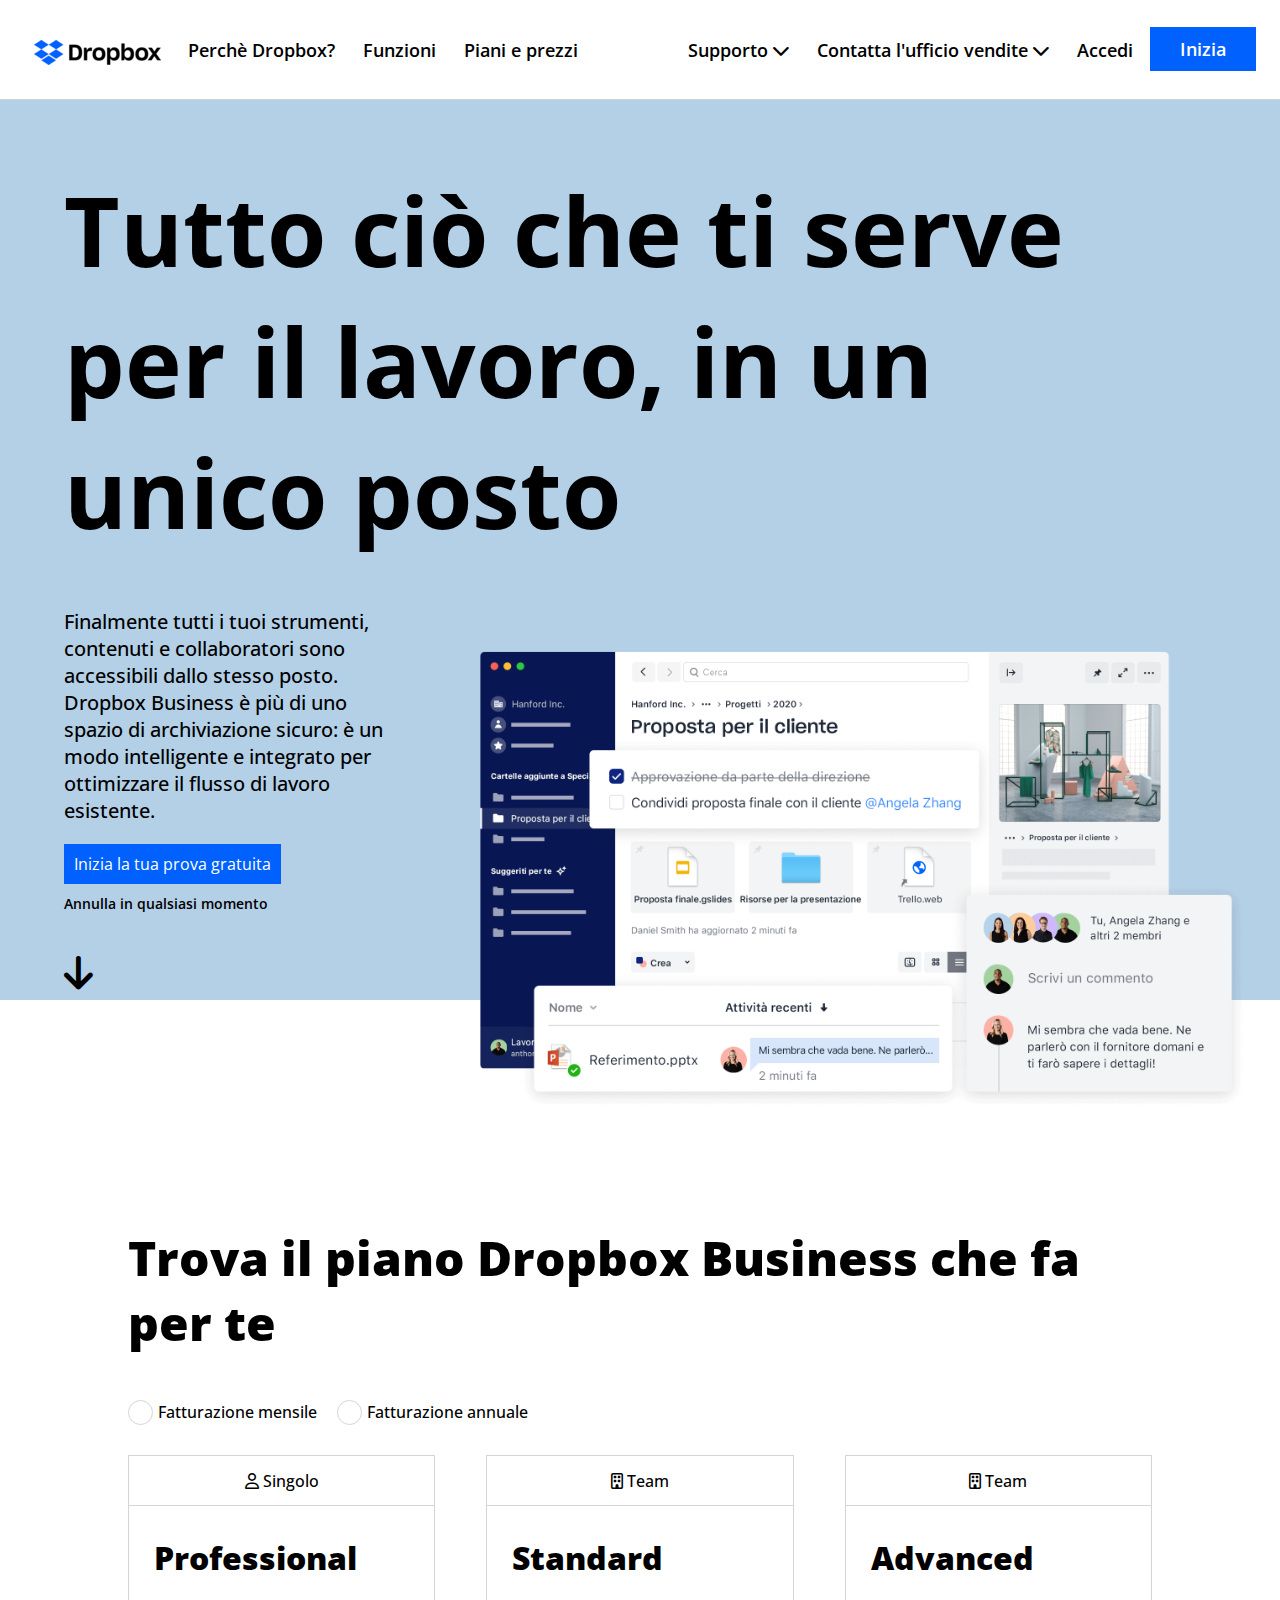
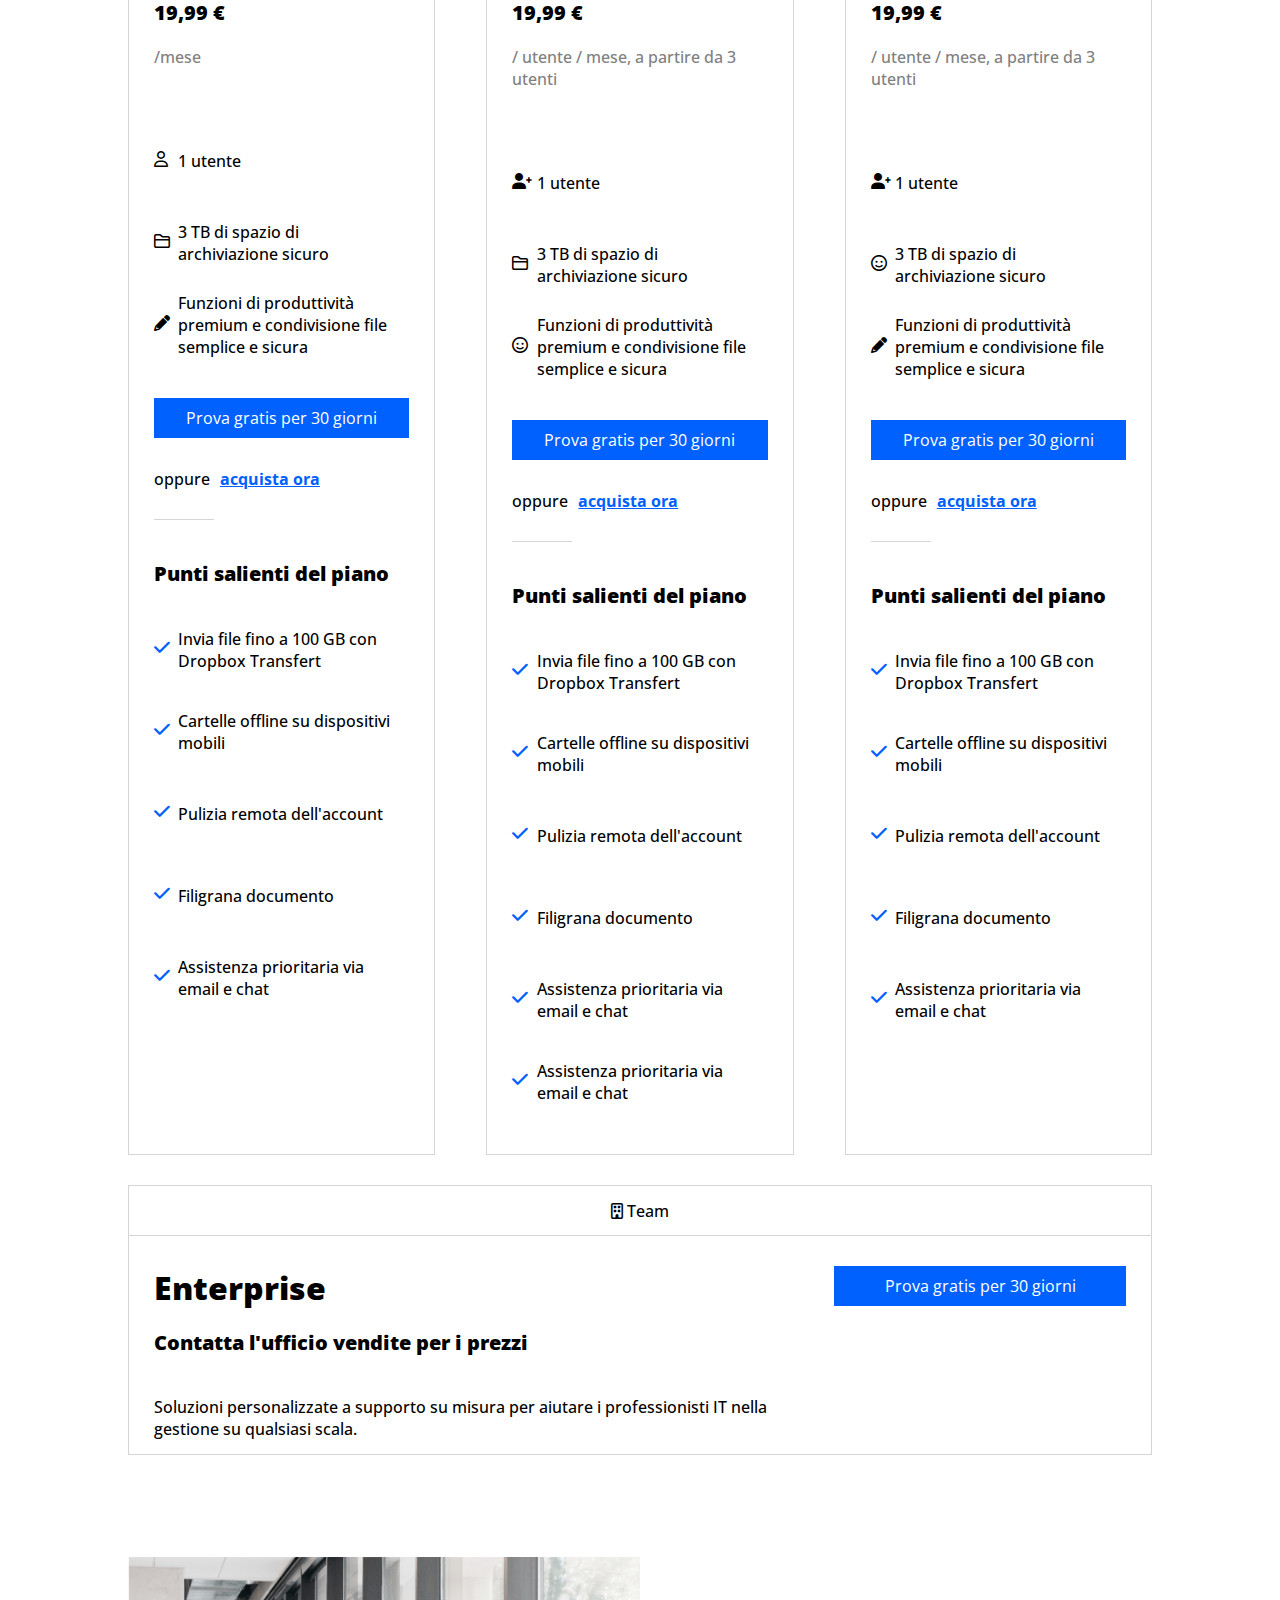
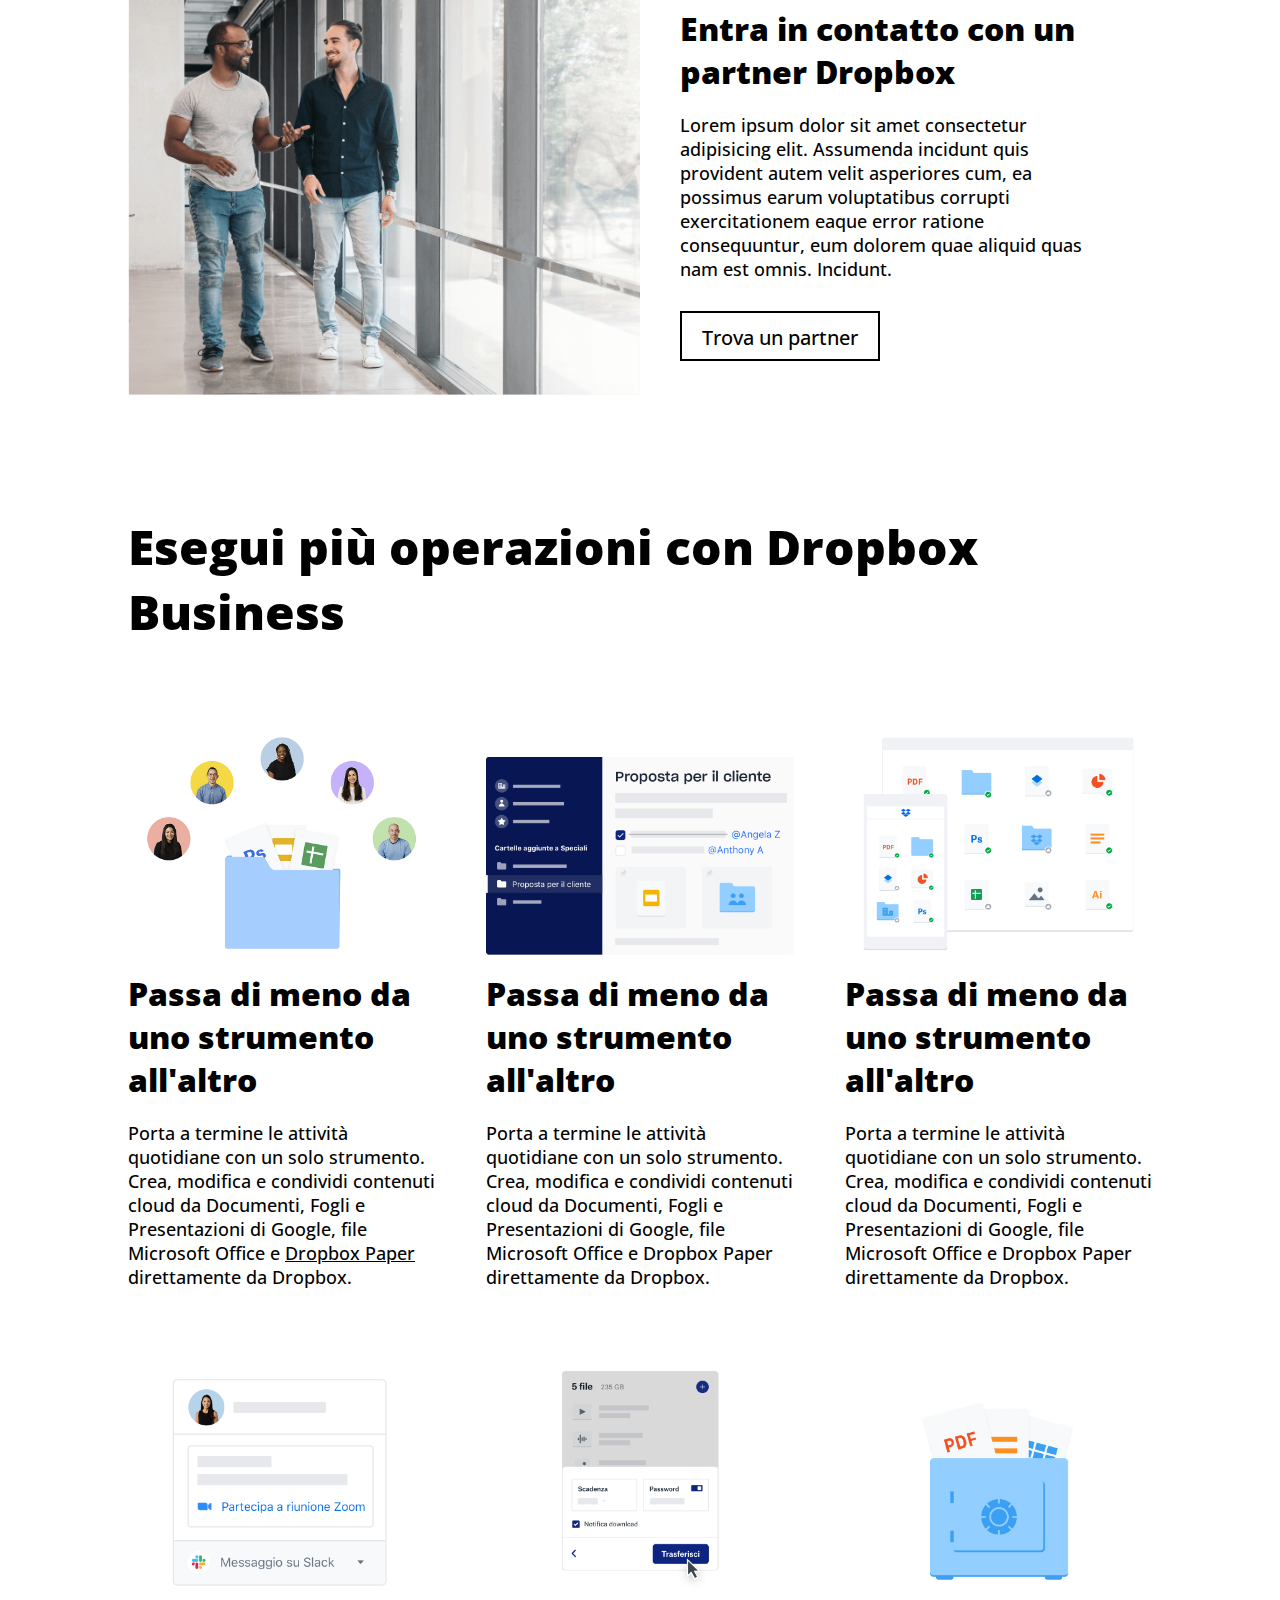
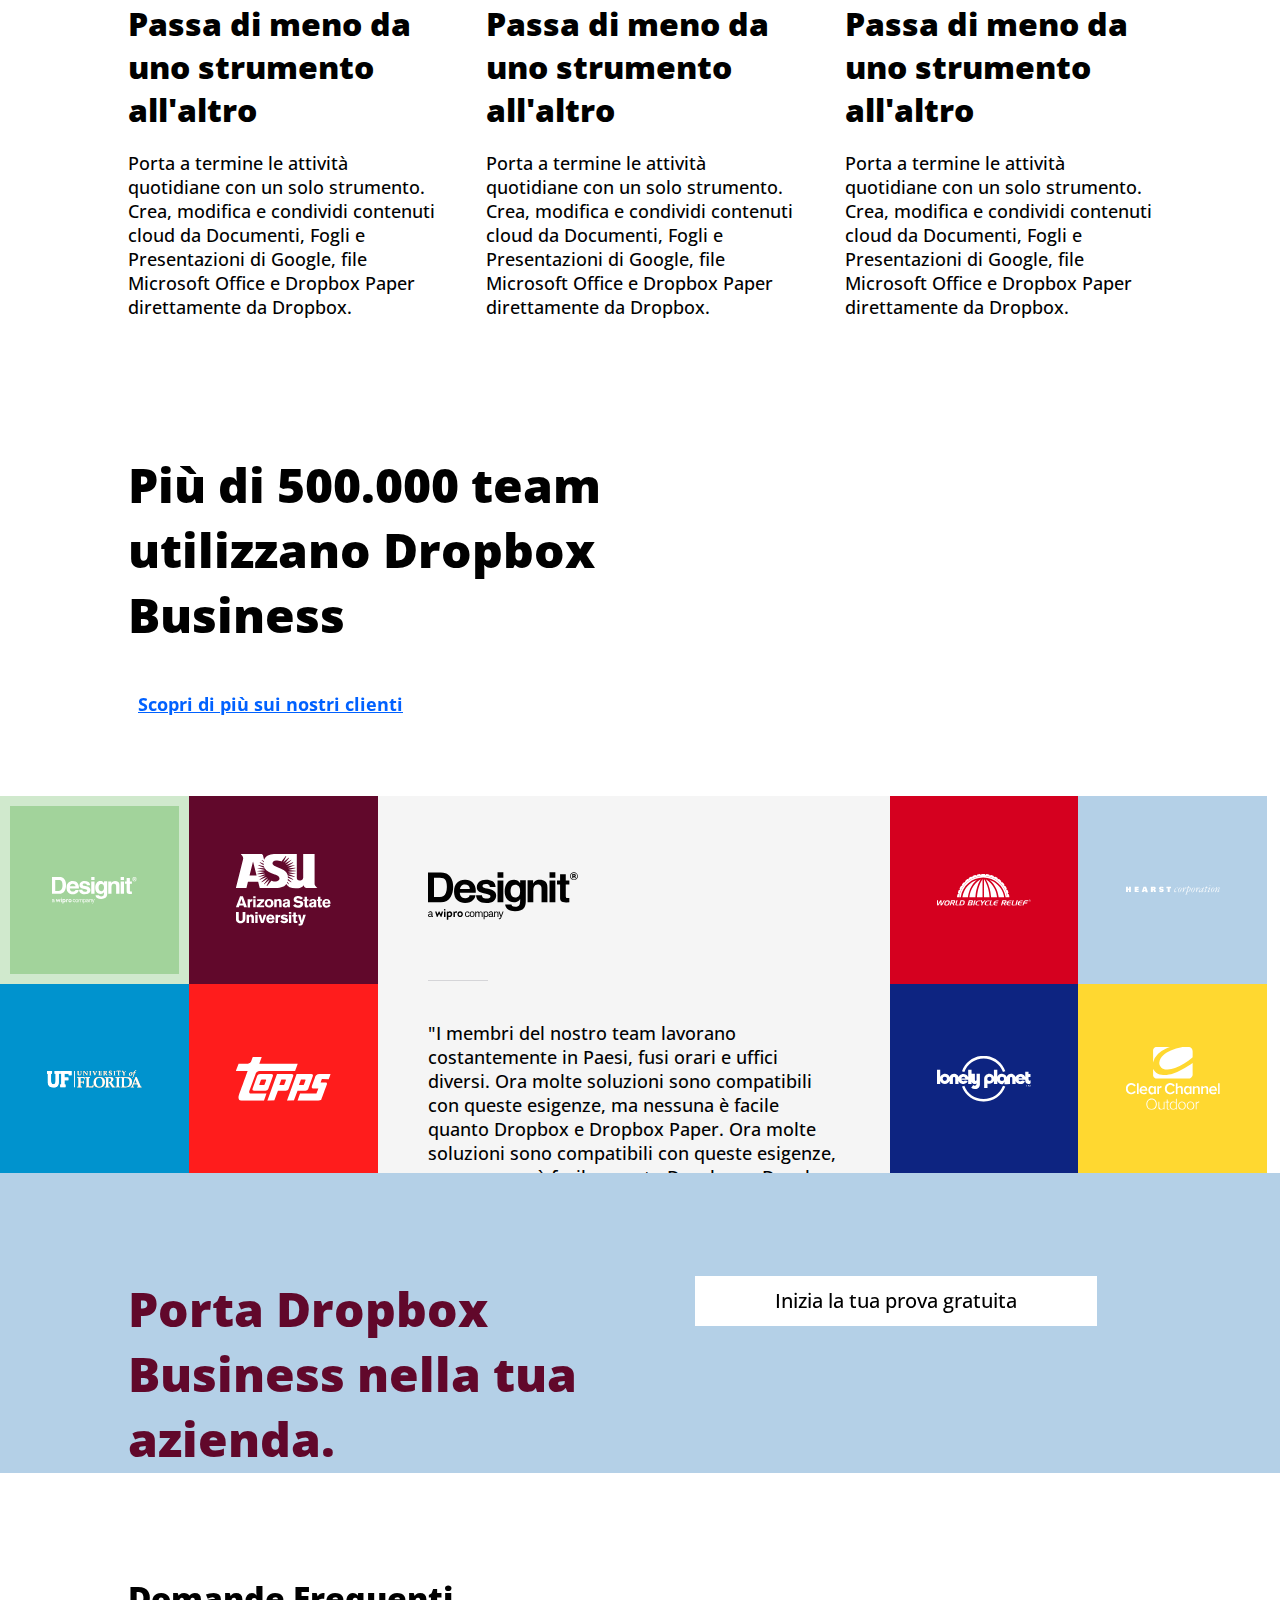
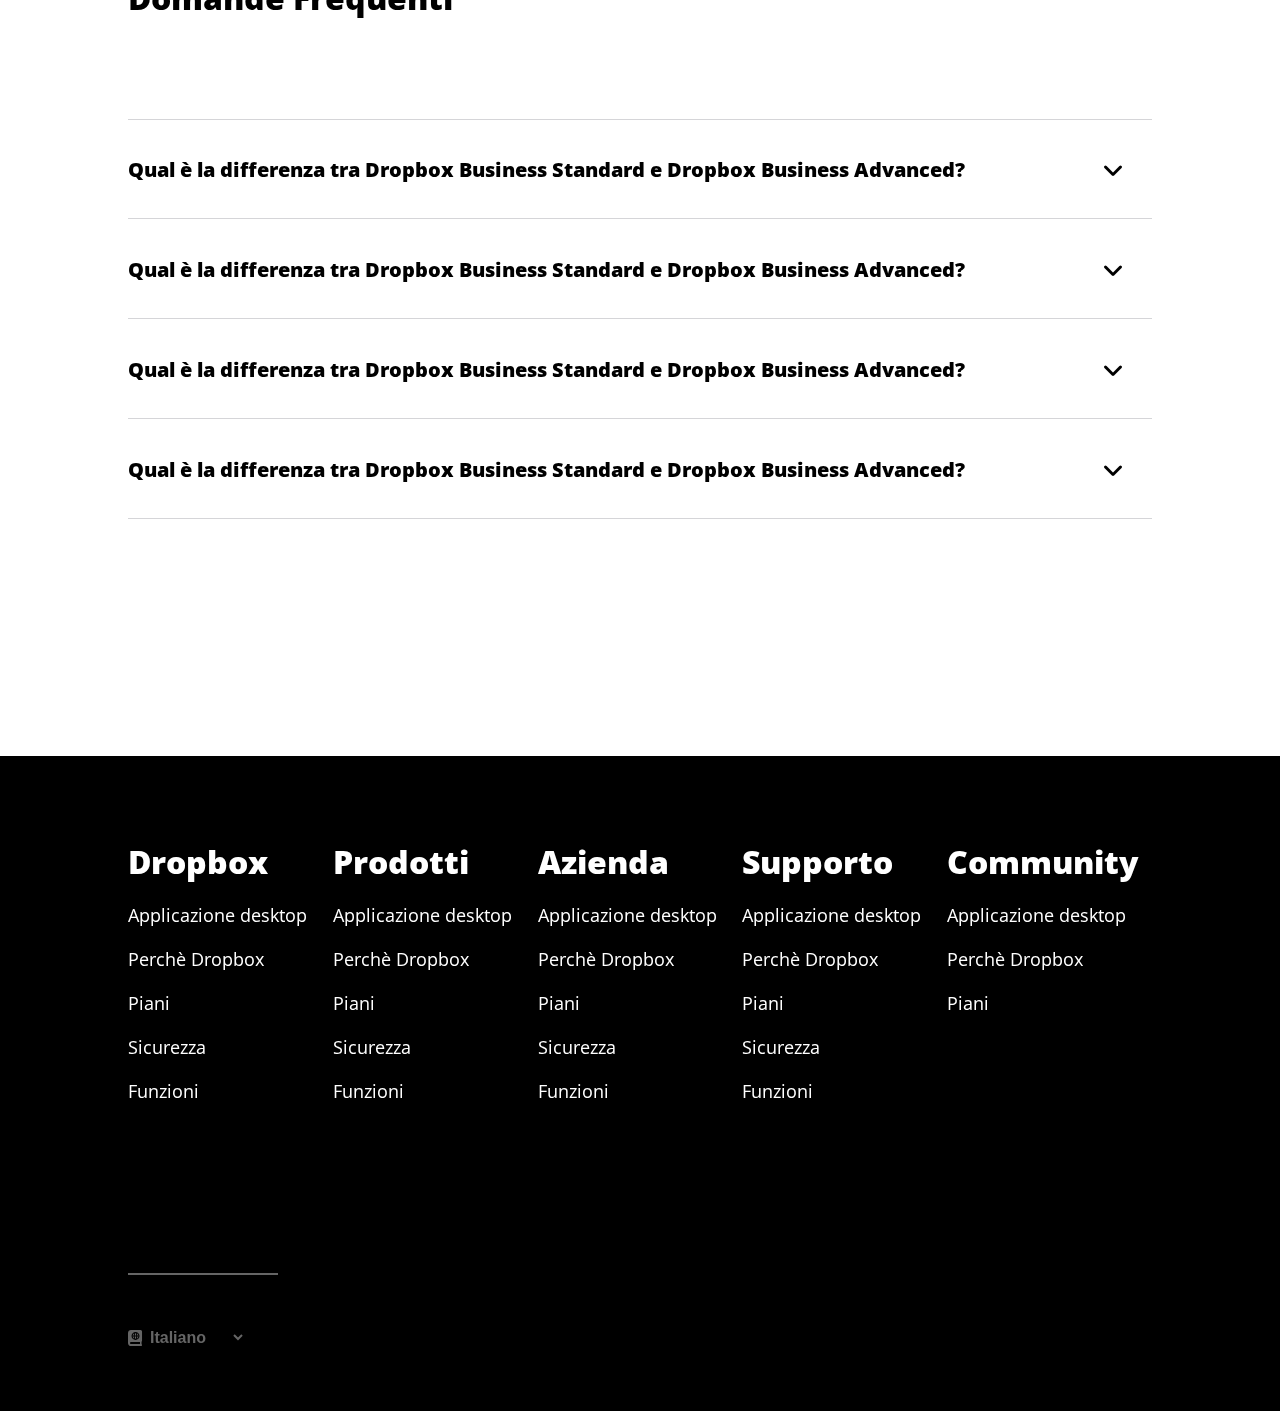
==== commit 786af559: "index: added sub-menu to some header navbar links style: added rules to header navbar links" ====
--- a/index.html
+++ b/index.html
@@ -32,12 +32,12 @@
         <div class="list-container-centered">
           <ul class="left">
             <li><div id="logo" class="left">
-                <img src="img/logo-small.png" alt="logo" />
+                <a href="#"><img src="img/logo-small.png" alt="logo" /></a>
               </div>
             </li>
-            <li><a href="#">Perchè Dropbox?</a></li>
-            <li><a href="#">Funzioni</a></li>
-            <li><a href="#">Piani e prezzi</a></li>
+            <li><a href="#" class="bottom-border">Perchè Dropbox?</a></li>
+            <li><a href="#" class="bottom-border">Funzioni</a></li>
+            <li><a href="#" class="bottom-border">Piani e prezzi</a></li>
           </ul>
           <ul class="right">
             <li>
@@ -45,9 +45,26 @@
                     <a href="#">Inizia</a>
                 </div>
             </li>
-            <li><a href="#">Accedi</a></li>
-            <li><a href="#">Contatta l'ufficio vendite</a></li>
-            <li><a href="#">Supporto</a></li>                                    
+            <li>
+              <a href="#" class="bottom-border">Accedi</a>
+            </li>
+            <li class="show-sub-menu">
+              <a href="#">Contatta l'ufficio vendite <i class="fa-solid fa-chevron-down"></i></a>              
+              <ul class="sub-menu">
+                <li><a href="#">Chat</a></li>
+                <li><a href="#">Invia Email</a></li>
+                <li><a href="#">+39 029953412</a></li>
+              </ul>  
+            </li>
+            <li class="show-sub-menu">              
+              <a href="#">Supporto <i class="fa-solid fa-chevron-down"></i></a>
+              <ul class="sub-menu">
+                <li><a href="#">Sicurezza</a></li>
+                <li><a href="#">Clienti</a></li>
+                <li><a href="#">Integrazioni di app</a></li>
+                <li><a href="#">Soluzioni</a></li>
+                <li><a href="#">Domande frequenti</a></li>              
+            </li>                                    
           </ul>
         </div>
         <!-- <div id="inizia">
--- a/css/style.css
+++ b/css/style.css
@@ -42,6 +42,10 @@
 .button > a,
 .col-button > a {
   color: white;
+}
+a {
+  text-decoration: none;
+  padding: 10px;
 }
 p {
   font-weight: 500;
@@ -105,11 +109,12 @@
 }
 nav ul li {
   display: inline-block;
-  margin: 0 0.8vw;
-}
-a {
-  text-decoration: none;
-  padding: 10px;
+  margin: 0 0.3vw;
+  /* position: relative; */
+}
+.bottom-border:hover{
+  padding-bottom: 36px;
+  border-bottom: 3px solid black;
 }
 nav ul a {
   font-size: 18px;
@@ -126,10 +131,45 @@
   display: inline;
 }
 nav li > .button > a {
-  width: 80px;
+  /* width: 80px; */
+  padding: 10px 30px;
   height: 40px;
   line-height: 40px;
   background-color: #0061ff;
+}
+nav ul li .sub-menu{
+  display: none;
+  float: none;
+  position: absolute;
+  top: 99px;
+  padding: 15px 0;
+  background-color: #fafafa;
+  line-height: 100%;
+  width: max-content;
+  border: 1px solid #d5d5d8;
+}
+.sub-menu>li {
+  display: block;
+}
+.sub-menu>li>a{
+  display: block;
+  font-size: 18px;
+  font-weight: 400;
+  margin: 15px 0;
+  color: grey;
+}
+.sub-menu>li>a:hover{
+  text-decoration: underline;
+  color: black;
+  background-color: #d5d5d8;
+}
+.show-sub-menu:hover{
+  text-decoration: underline;
+  text-decoration-skip-ink: none;
+  text-decoration-thickness: 2px;
+}
+.show-sub-menu:hover > .sub-menu{
+  display: block;
 }
 /* /navbar */
 
@@ -368,7 +408,10 @@
   margin-top: 80px;
 }
 .main-section-5-aside {
-  width: 30%;
+  width: calc(30vw - 6.5px);
+  min-width: 360px;
+  min-height: 360px;
+  /* le immagini devono rimanere quadrate */
 }
 .main-section-5-centered {
   background-color: #f5f5f5;
@@ -378,7 +421,7 @@
 }
 .main-section-5-aside,
 .main-section-5-centered {
-  height: 30vw;
+  height: calc(30vw - 6.5px); /* --->tolta la width della scrollbar laterale (13px circa) */
   min-height: 358px;
 }
 .aside-block-image {
@@ -387,6 +430,9 @@
   width: 50%;
   padding: auto;
   position: relative;
+  min-width: 180px;
+  min-height: 180px
+  /* le immagini devono rimanere quadrate */
 }
 .aside-block-image img {
   display: block;
@@ -528,6 +574,7 @@
 
 /* language */
 select {
+  max-width: 100px;
   vertical-align: middle;
   font-size: 16px;
   font-weight: bold;
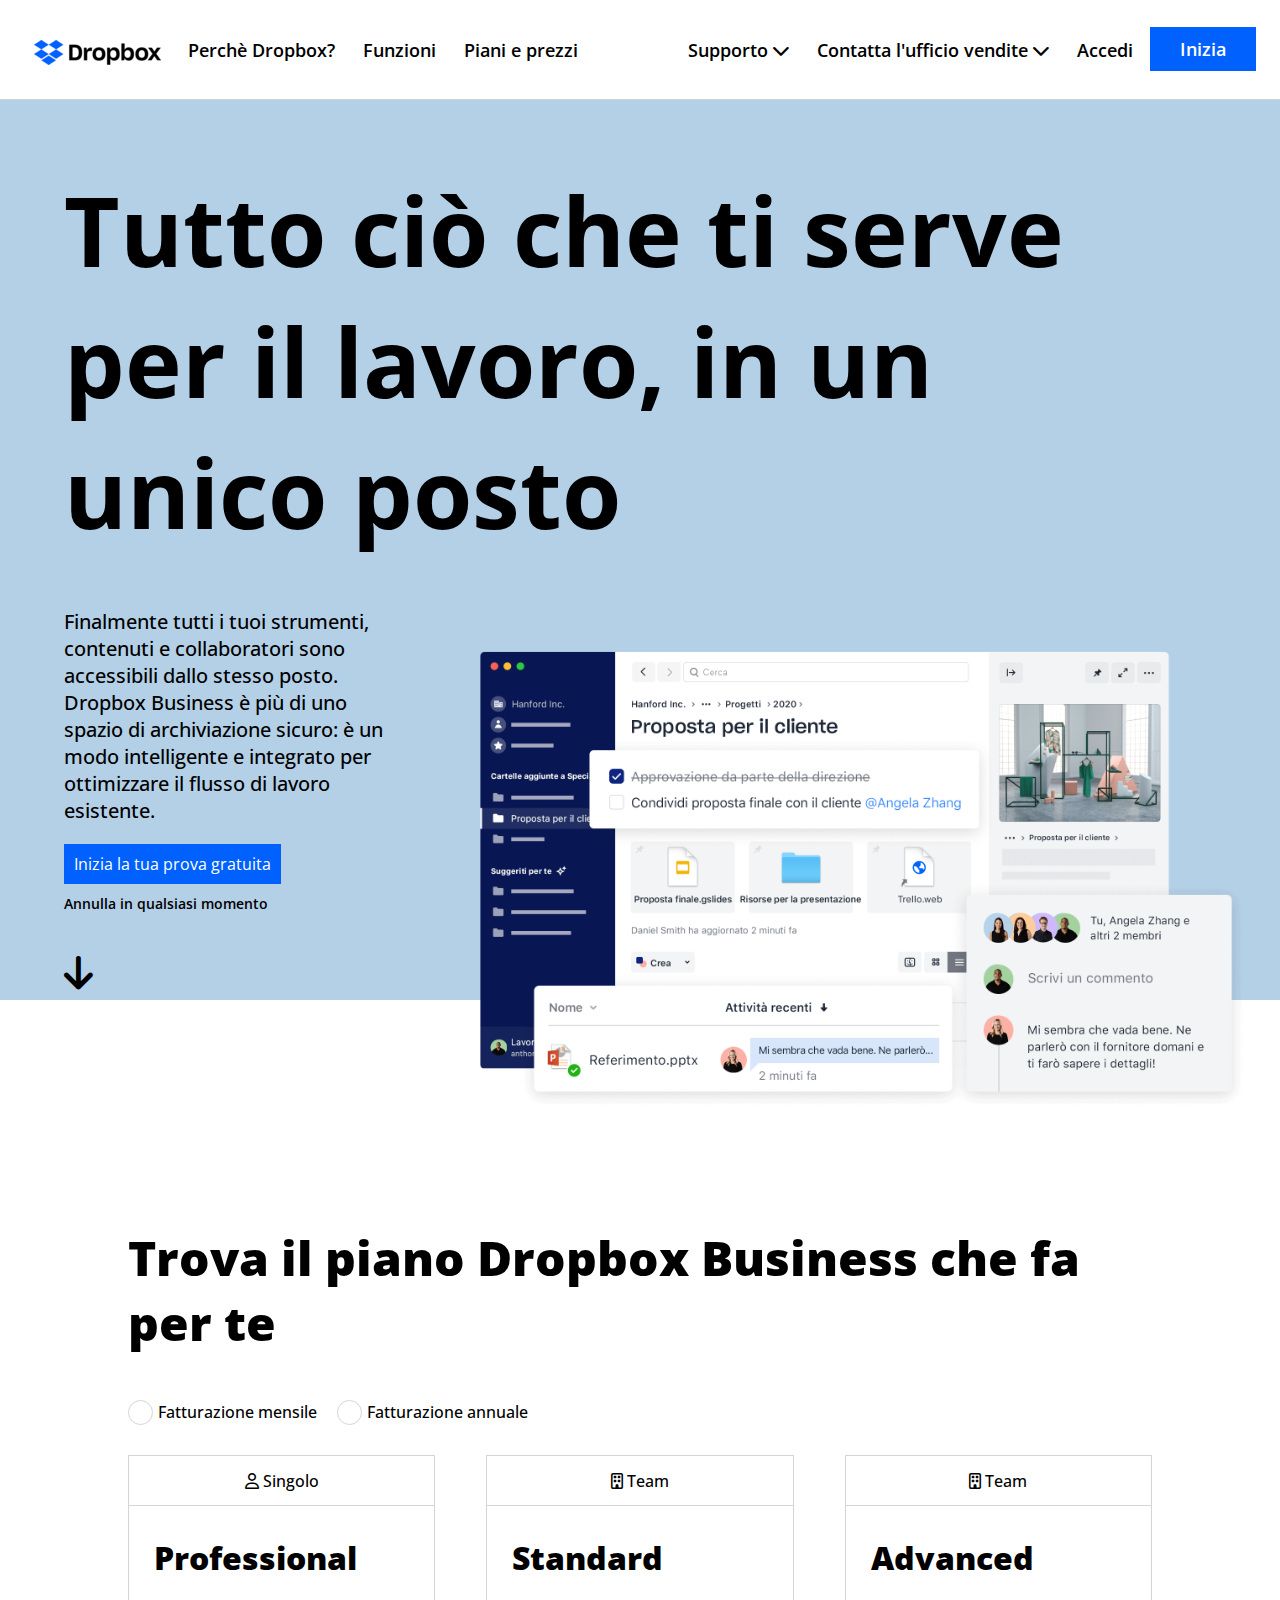
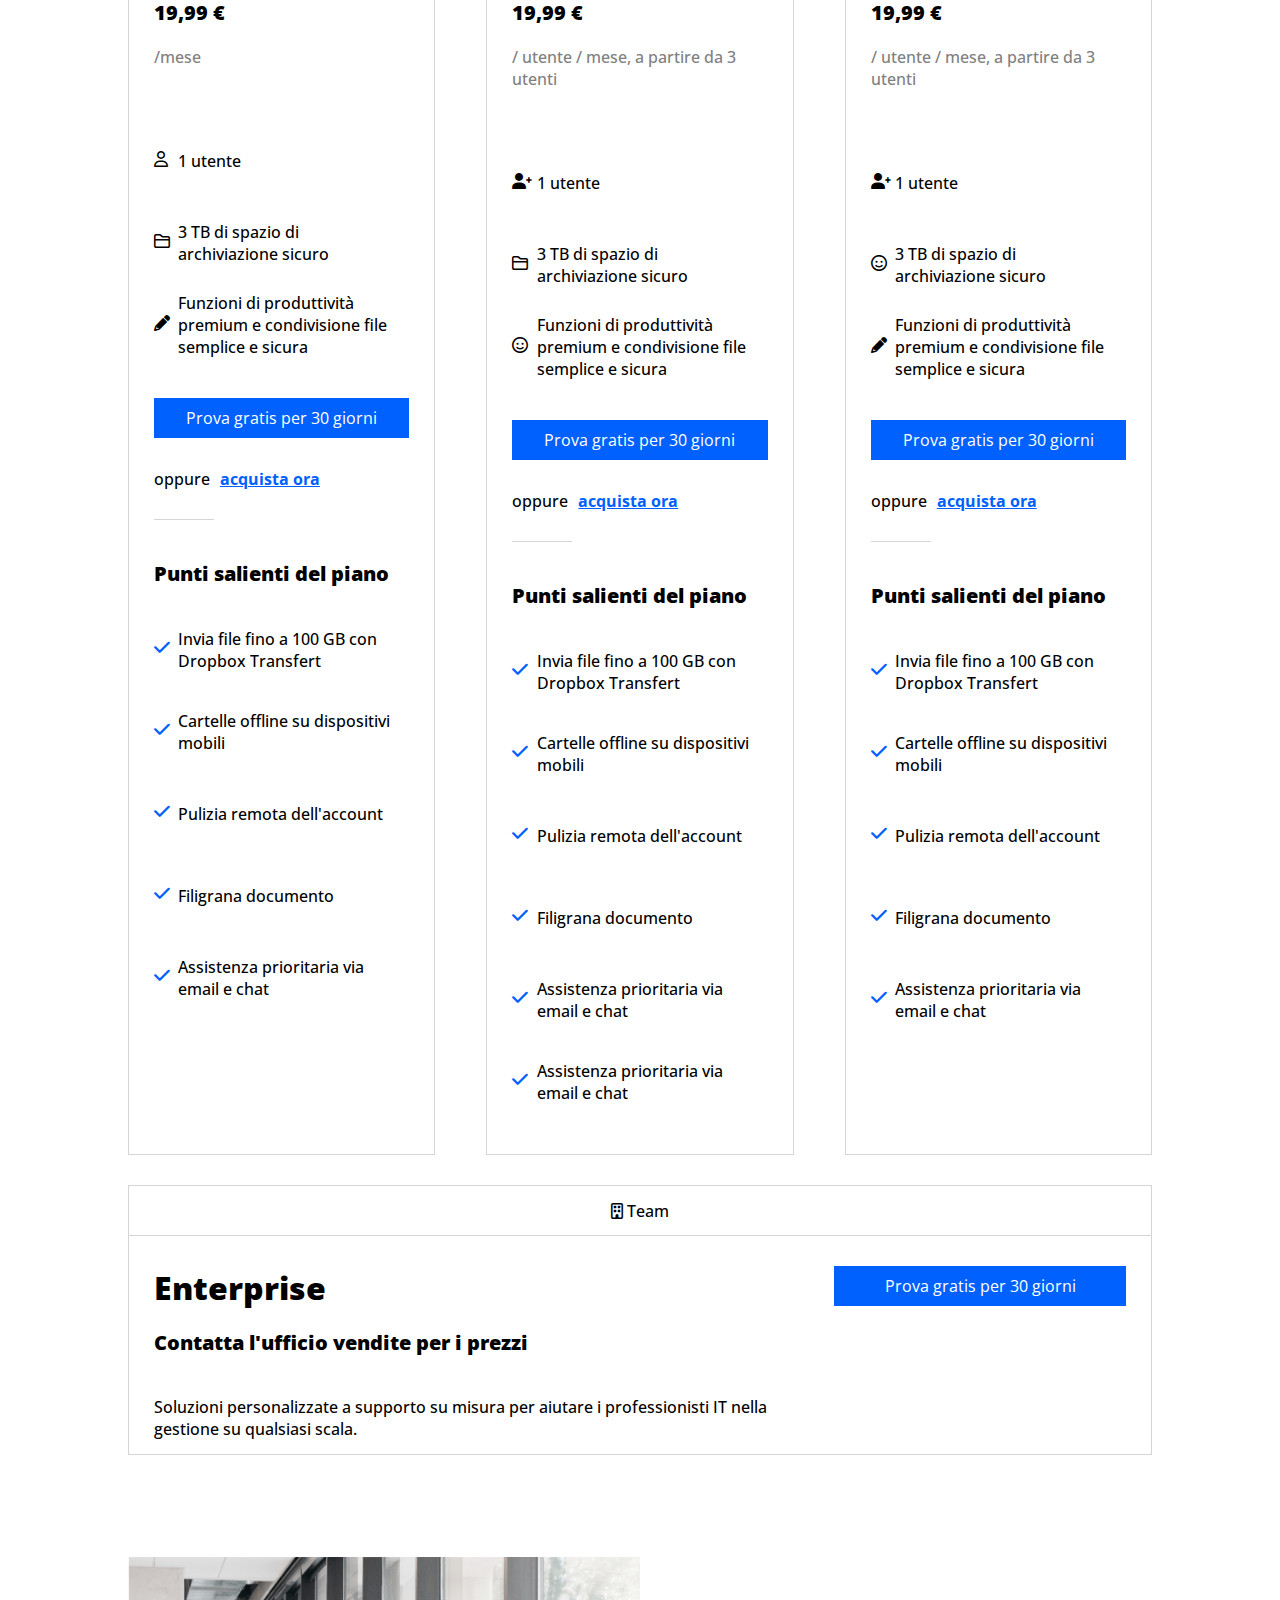
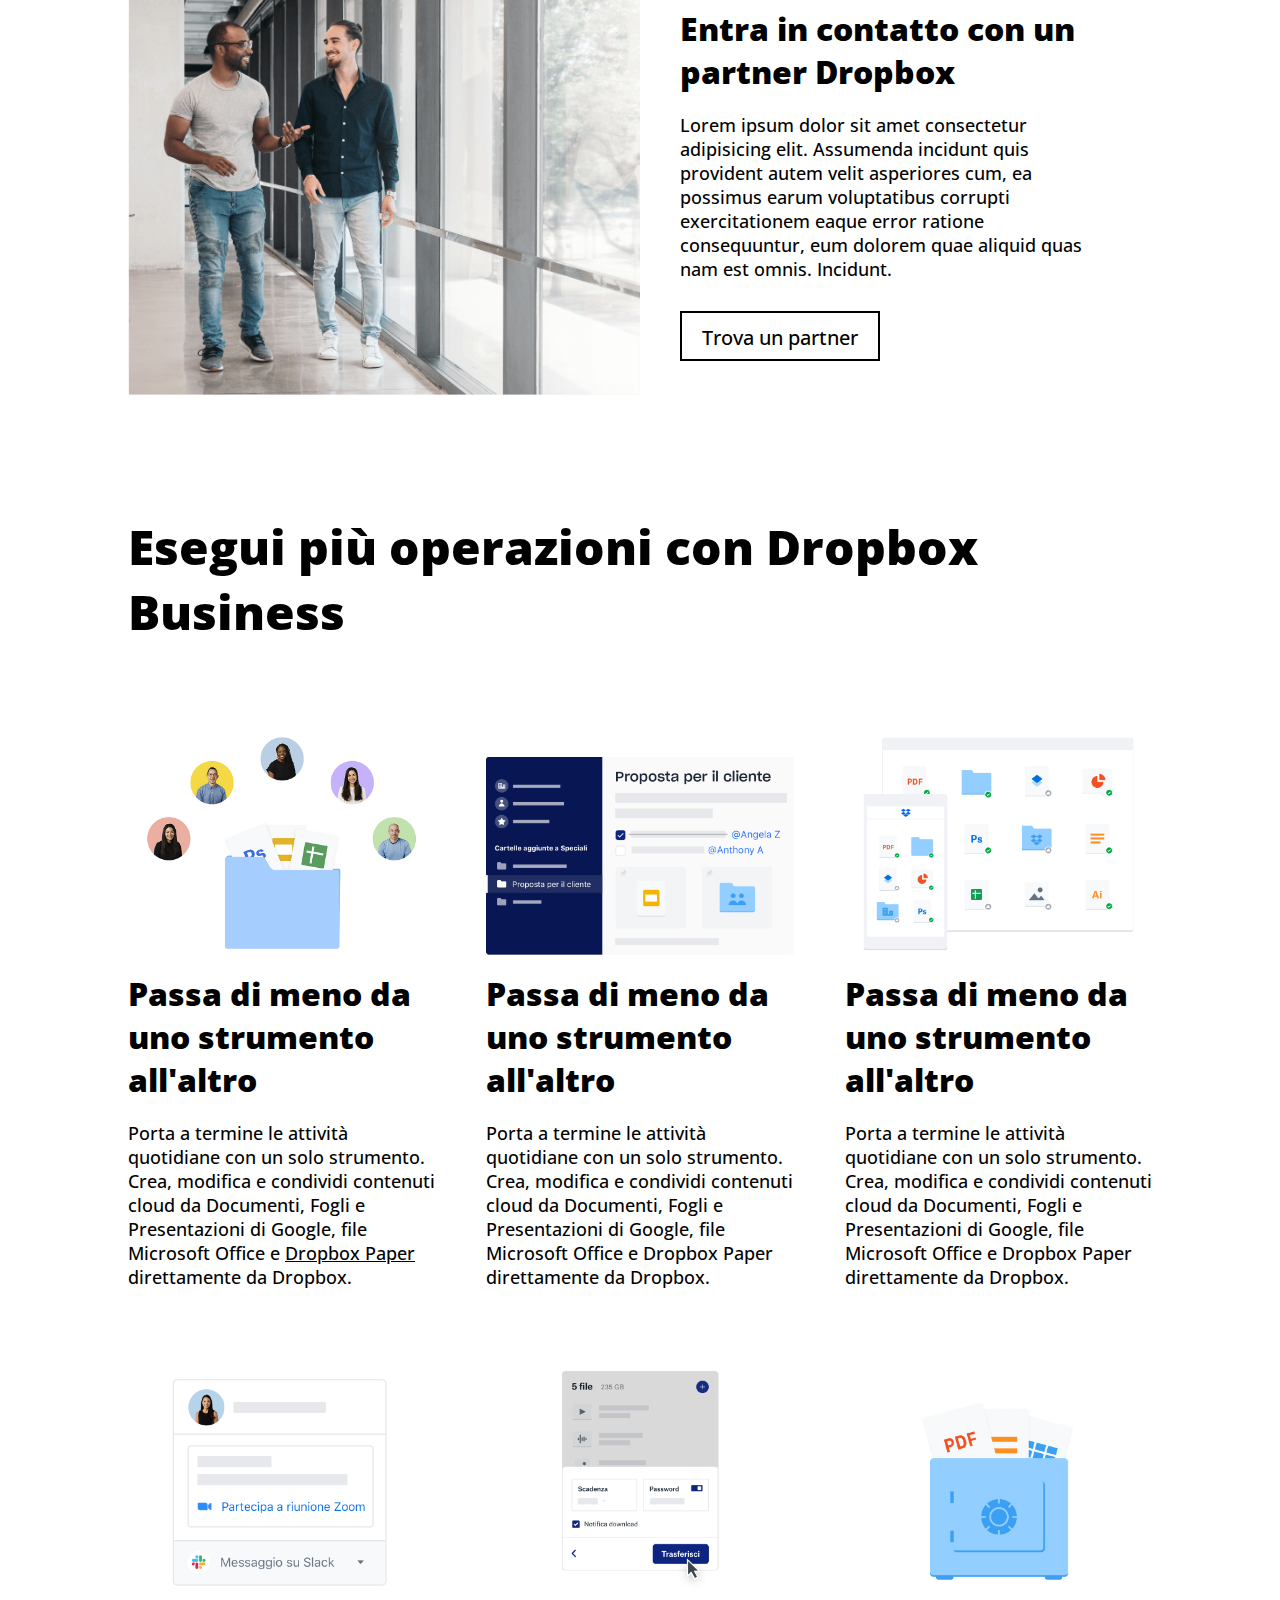
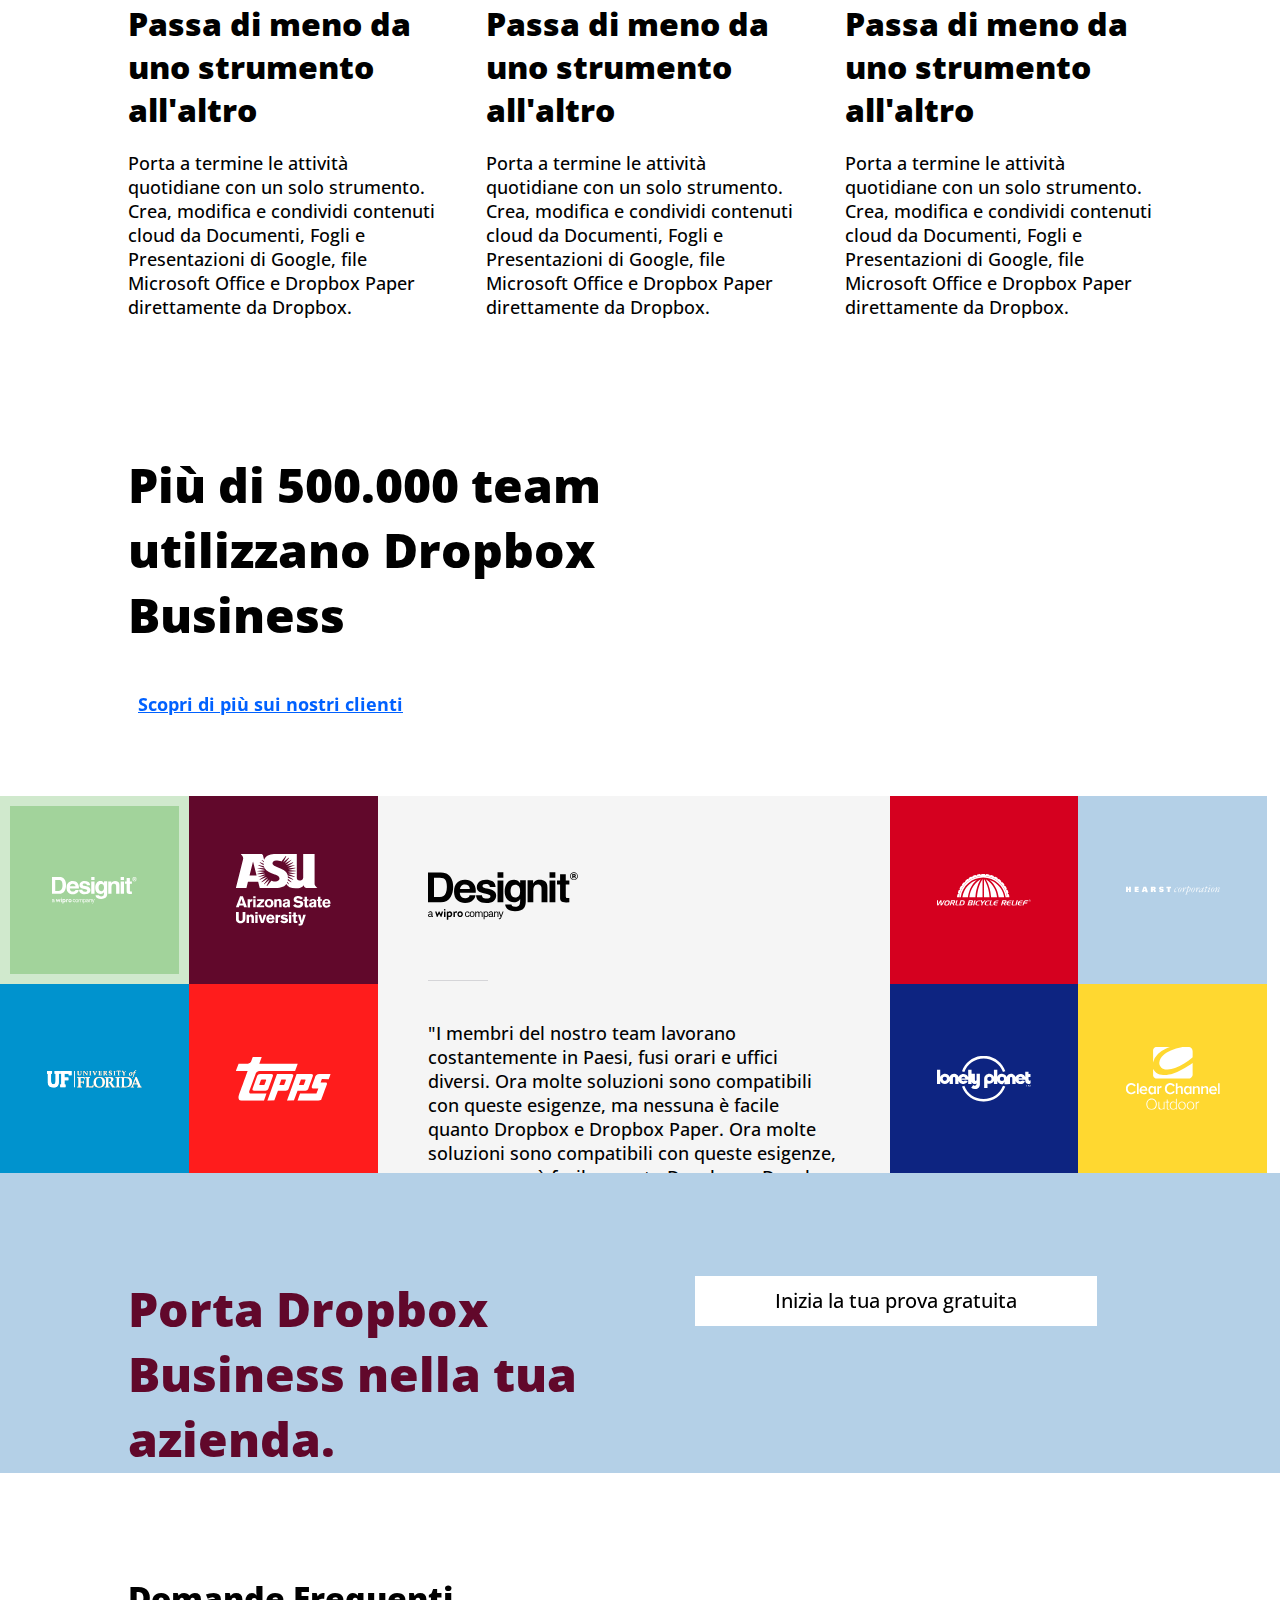
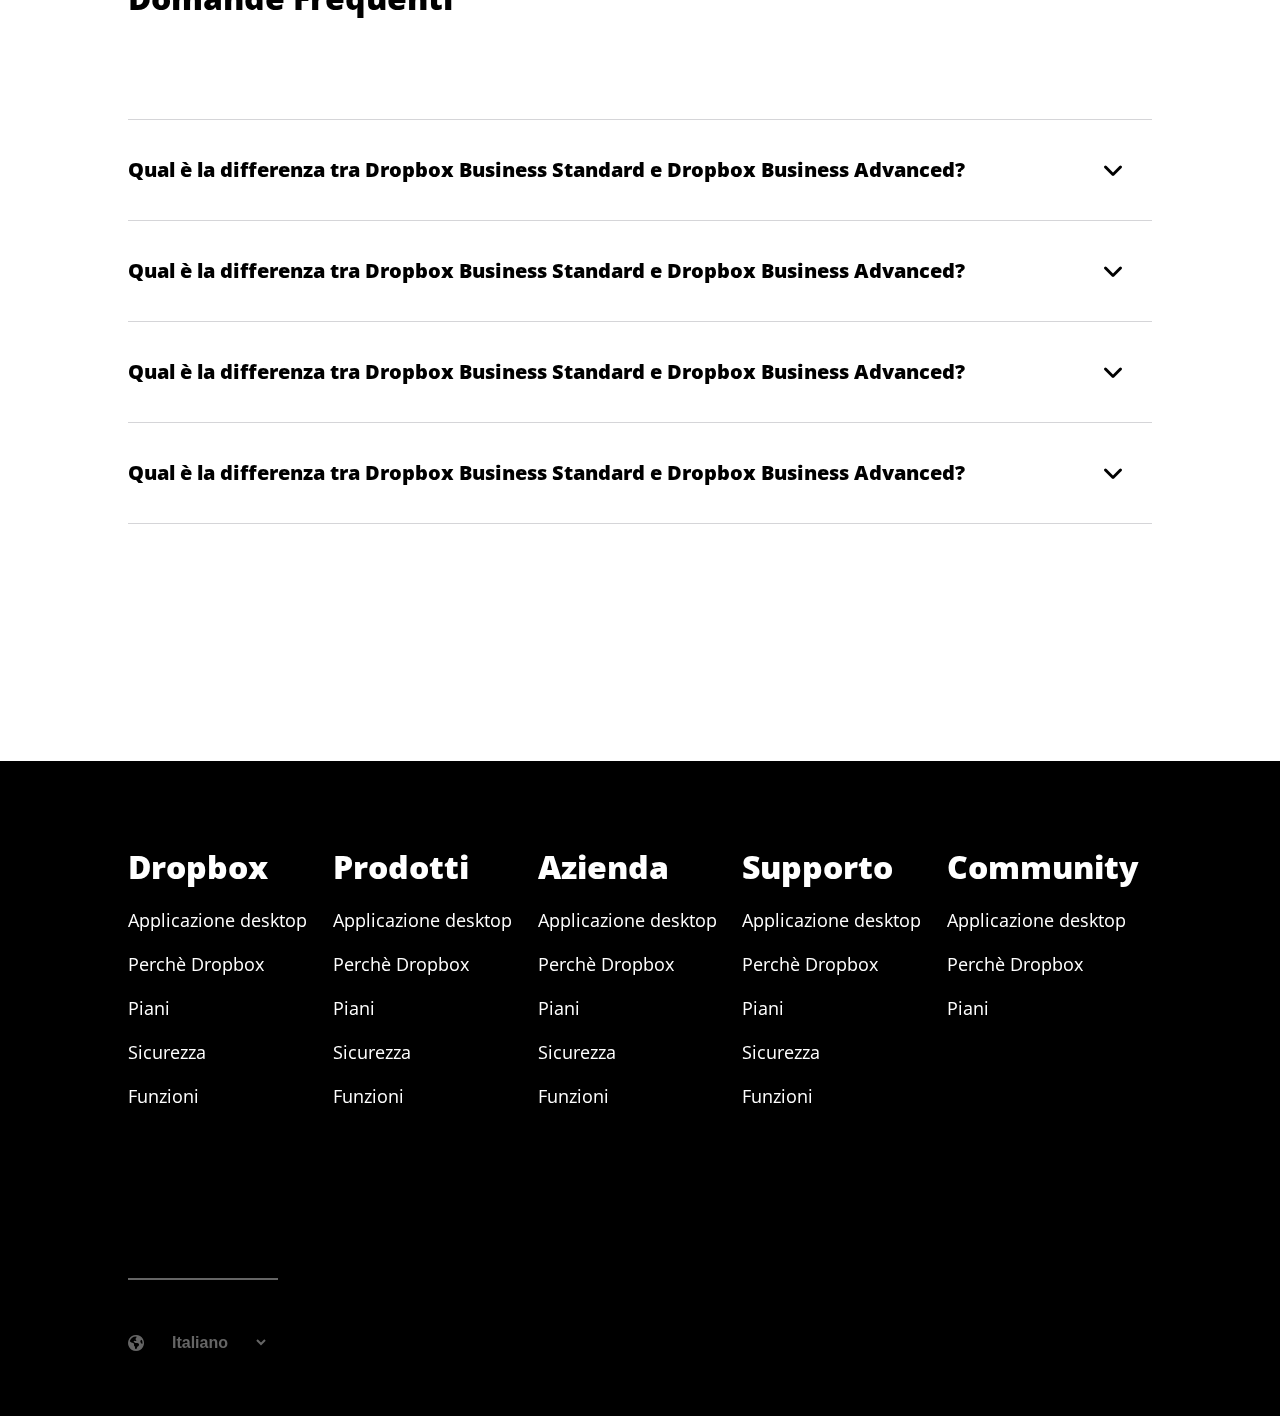
==== commit 81983e79: "index & style: fixed drop-down menu in main-section-7" ====
--- a/index.html
+++ b/index.html
@@ -1,684 +1,652 @@
 <!DOCTYPE html>
 <html lang="en">
-  <head>
-    <meta charset="UTF-8" />
-    <meta http-equiv="X-UA-Compatible" content="IE=edge" />
-    <meta name="viewport" content="width=device-width, initial-scale=1.0" />
-    <link
-      rel="stylesheet"
-      href="https://cdnjs.cloudflare.com/ajax/libs/font-awesome/6.0.0/css/all.min.css"
-      integrity="sha512-9usAa10IRO0HhonpyAIVpjrylPvoDwiPUiKdWk5t3PyolY1cOd4DSE0Ga+ri4AuTroPR5aQvXU9xC6qOPnzFeg=="
-      crossorigin="anonymous"
-      referrerpolicy="no-referrer"
-    />
-    <link rel="preconnect" href="https://fonts.googleapis.com" />
-    <link rel="preconnect" href="https://fonts.gstatic.com" crossorigin />
-    <link
-      href="https://fonts.googleapis.com/css2?family=Open+Sans:ital,wght@0,300;0,400;0,500;0,600;0,700;0,800;1,300;1,400;1,500;1,600;1,700;1,800&display=swap"
-      rel="stylesheet"
-    />
-    <link rel="stylesheet" href="css/style.css" />
-    <title>Dropbox</title>
-  </head>
 
-  <body>
-    <!-- intestazione -->
-    <header>
-      <!-- navbar -->
-      <nav class="clearfix">
-        <!-- <div id="logo" class="left">
+<head>
+  <meta charset="UTF-8" />
+  <meta http-equiv="X-UA-Compatible" content="IE=edge" />
+  <meta name="viewport" content="width=device-width, initial-scale=1.0" />
+  <link rel="stylesheet" href="https://cdnjs.cloudflare.com/ajax/libs/font-awesome/6.0.0/css/all.min.css"
+    integrity="sha512-9usAa10IRO0HhonpyAIVpjrylPvoDwiPUiKdWk5t3PyolY1cOd4DSE0Ga+ri4AuTroPR5aQvXU9xC6qOPnzFeg=="
+    crossorigin="anonymous" referrerpolicy="no-referrer" />
+  <link rel="preconnect" href="https://fonts.googleapis.com" />
+  <link rel="preconnect" href="https://fonts.gstatic.com" crossorigin />
+  <link
+    href="https://fonts.googleapis.com/css2?family=Open+Sans:ital,wght@0,300;0,400;0,500;0,600;0,700;0,800;1,300;1,400;1,500;1,600;1,700;1,800&display=swap"
+    rel="stylesheet" />
+  <link rel="stylesheet" href="css/style.css" />
+  <title>Dropbox</title>
+</head>
+
+<body>
+  <!-- intestazione -->
+  <header>
+    <!-- navbar -->
+    <nav class="clearfix">
+      <!-- <div id="logo" class="left">
           <img src="img/logo-small.png" alt="logo" />
         </div> -->
-        <div class="list-container-centered">
-          <ul class="left">
-            <li><div id="logo" class="left">
-                <a href="#"><img src="img/logo-small.png" alt="logo" /></a>
-              </div>
-            </li>
-            <li><a href="#" class="bottom-border">Perchè Dropbox?</a></li>
-            <li><a href="#" class="bottom-border">Funzioni</a></li>
-            <li><a href="#" class="bottom-border">Piani e prezzi</a></li>
-          </ul>
-          <ul class="right">
-            <li>
-                <div class="button">
-                    <a href="#">Inizia</a>
-                </div>
-            </li>
-            <li>
-              <a href="#" class="bottom-border">Accedi</a>
-            </li>
-            <li class="show-sub-menu">
-              <a href="#">Contatta l'ufficio vendite <i class="fa-solid fa-chevron-down"></i></a>              
-              <ul class="sub-menu">
-                <li><a href="#">Chat</a></li>
-                <li><a href="#">Invia Email</a></li>
-                <li><a href="#">+39 029953412</a></li>
-              </ul>  
-            </li>
-            <li class="show-sub-menu">              
-              <a href="#">Supporto <i class="fa-solid fa-chevron-down"></i></a>
-              <ul class="sub-menu">
-                <li><a href="#">Sicurezza</a></li>
-                <li><a href="#">Clienti</a></li>
-                <li><a href="#">Integrazioni di app</a></li>
-                <li><a href="#">Soluzioni</a></li>
-                <li><a href="#">Domande frequenti</a></li>              
-            </li>                                    
-          </ul>
-        </div>
-        <!-- <div id="inizia">
+      <div class="list-container-centered">
+        <ul class="left">
+          <li>
+            <div id="logo" class="left">
+              <a href="#"><img src="img/logo-small.png" alt="logo" /></a>
+            </div>
+          </li>
+          <li><a href="#" class="bottom-border">Perchè Dropbox?</a></li>
+          <li><a href="#" class="bottom-border">Funzioni</a></li>
+          <li><a href="#" class="bottom-border">Piani e prezzi</a></li>
+        </ul>
+        <ul class="right">
+          <li>
+            <div class="button">
+              <a href="#">Inizia</a>
+            </div>
+          </li>
+          <li>
+            <a href="#" class="bottom-border">Accedi</a>
+          </li>
+          <li class="show-sub-menu">
+            <a href="#">Contatta l'ufficio vendite <i class="fa-solid fa-chevron-down"></i></a>
+            <ul class="sub-menu">
+              <li><a href="#">Chat</a></li>
+              <li><a href="#">Invia Email</a></li>
+              <li><a href="#">+39 029953412</a></li>
+            </ul>
+          </li>
+          <li class="show-sub-menu">
+            <a href="#">Supporto <i class="fa-solid fa-chevron-down"></i></a>
+            <ul class="sub-menu">
+              <li><a href="#">Sicurezza</a></li>
+              <li><a href="#">Clienti</a></li>
+              <li><a href="#">Integrazioni di app</a></li>
+              <li><a href="#">Soluzioni</a></li>
+              <li><a href="#">Domande frequenti</a></li>
+          </li>
+        </ul>
+      </div>
+    </nav>
+    <!-- /navbar -->
+    <!-- jumbotron -->
+    <section id="jumbotron">
+      <div class="jumbo-container clearfix">
+        <section id="jumbo-main-title">
+          <h1>Tutto ciò che ti serve per il lavoro, in un unico posto</h1>
+        </section>
+        <div id="jumbo-description" class="left">
+          <p>
+            Finalmente tutti i tuoi strumenti, contenuti e collaboratori sono
+            accessibili dallo stesso posto. Dropbox Business è più di uno
+            spazio di archiviazione sicuro: è un modo intelligente e integrato
+            per ottimizzare il flusso di lavoro esistente.
+          </p>
           <div class="button">
-            <a href="#">Inizia</a>
-          </div>
-        </div> -->
-      </nav>
-      <!-- /navbar -->
-      <!-- jumbotron -->
-      <section id="jumbotron">
-        <div class="jumbo-container clearfix">
-          <section id="jumbo-main-title">
-            <h1>Tutto ciò che ti serve per il lavoro, in un unico posto</h1>
-          </section>
-          <div id="jumbo-description" class="left">
+            <a href="#">Inizia la tua prova gratuita</a>
+          </div>
+          <span>Annulla in qualsiasi momento</span>
+          <a href="#main-section-1-title">
+            <i class="fa-solid fa-arrow-down"></i>
+          </a>
+        </div>
+        <div id="jumbo-image" class="left">
+          <img src="img/jumbo.png" alt="jumbo-image" />
+        </div>
+      </div>
+    </section>
+    <!-- /jumbotron -->
+  </header>
+  <!-- /intestazione     -->
+  <!-- corpo centrale -->
+  <main>
+    <!-- prima sezione -->
+    <section class="main-section-1 container">
+      <h2 id="main-section-1-title">Trova il piano Dropbox Business che fa per te</h2>
+      <div class="fatturazione clearfix">
+        <a href="#" class="circle debug"></a>
+        <p>Fatturazione mensile</p>
+        <a href="#" class="circle debug"></a>
+        <p>Fatturazione annuale</p>
+      </div>
+      <div class="main-col left debug">
+        <div class="category">
+          <i class="fa-regular fa-user"></i>
+          <p>Singolo</p>
+        </div>
+        <div class="main-col-content">
+          <div class="offer">
+            <h3>Professional</h3>
+            <h4>19,99 &#8364;</h4>
+            <span class="rata">
+              <p>/mese</p>
+            </span>
+          </div>
+          <div class="icon">
+            <i class="fa-regular fa-user"></i>
+          </div>
+          <div class="icon-text">
+            <p>1 utente</p>
+          </div>
+          <div class="icon">
+            <i class="fa-regular fa-folder"></i>
+          </div>
+          <div class="icon-text">
+            <p>3 TB di spazio di archiviazione sicuro</p>
+          </div>
+          <div class="icon">
+            <i class="fa-solid fa-pencil"></i>
+          </div>
+          <div class="icon-text">
             <p>
-              Finalmente tutti i tuoi strumenti, contenuti e collaboratori sono
-              accessibili dallo stesso posto. Dropbox Business è più di uno
-              spazio di archiviazione sicuro: è un modo intelligente e integrato
-              per ottimizzare il flusso di lavoro esistente.
+              Funzioni di produttività premium e condivisione file semplice e
+              sicura
             </p>
-            <div class="button">
-              <a href="#">Inizia la tua prova gratuita</a>
-            </div>
-            <span>Annulla in qualsiasi momento</span>
-            <a href="#">
-              <i class="fa-solid fa-arrow-down"></i>
-            </a>
-          </div>
-          <div id="jumbo-image" class="left">
-            <img src="img/jumbo.png" alt="jumbo-image" />
-          </div>
-        </div>
-      </section>
-      <!-- /jumbotron -->
-    </header>
-    <!-- /intestazione     -->
-    <!-- corpo centrale -->
-    <main>
-      <!-- prima sezione -->
-      <section class="main-section-1 container">
-        <h2>Trova il piano Dropbox Business che fa per te</h2>
-        <div class="fatturazione clearfix">
-          <a href="#" class="circle debug"></a>
-          <p>Fatturazione mensile</p>
-          <a href="#" class="circle debug"></a>
-          <p>Fatturazione annuale</p>
-        </div>
-        <div class="main-col left debug">
-          <div class="category">
-            <i class="fa-regular fa-user"></i>
-            <p>Singolo</p>
-          </div>
-          <div class="main-col-content">
-            <div class="offer">
-              <h3>Professional</h3>
-              <h4>19,99 &#8364;</h4>
-              <span class="rata">
-                <p>/mese</p>
-              </span>
-            </div>
-            <div class="icon">
-              <i class="fa-regular fa-user"></i>
-            </div>
-            <div class="icon-text">
-              <p>1 utente</p>
-            </div>
-            <div class="icon">
-              <i class="fa-regular fa-folder"></i>
-            </div>
-            <div class="icon-text">
-              <p>3 TB di spazio di archiviazione sicuro</p>
-            </div>
-            <div class="icon">
-              <i class="fa-solid fa-pencil"></i>
-            </div>
-            <div class="icon-text">
-              <p>
-                Funzioni di produttività premium e condivisione file semplice e
-                sicura
-              </p>
-            </div>
+          </div>
+          <div class="col-button">
+            <a href="#">Prova gratis per 30 giorni</a>
+          </div>
+          <p>oppure<a href="#">acquista ora</a></p>
+          <div class="grey-row"></div>
+          <h4>Punti salienti del piano</h4>
+          <div class="icon">
+            <i class="fa-solid fa-check"></i>
+          </div>
+          <div class="icon-text">
+            <p>Invia file fino a 100 GB con Dropbox Transfert</p>
+          </div>
+          <div class="icon">
+            <i class="fa-solid fa-check"></i>
+          </div>
+          <div class="icon-text">
+            <p>Cartelle offline su dispositivi mobili</p>
+          </div>
+          <div class="icon">
+            <i class="fa-solid fa-check"></i>
+          </div>
+          <div class="icon-text">
+            <p>Pulizia remota dell'account</p>
+          </div>
+          <div class="icon">
+            <i class="fa-solid fa-check"></i>
+          </div>
+          <div class="icon-text">
+            <p>Filigrana documento</p>
+          </div>
+          <div class="icon">
+            <i class="fa-solid fa-check"></i>
+          </div>
+          <div class="icon-text">
+            <p>Assistenza prioritaria via email e chat</p>
+          </div>
+        </div>
+      </div>
+      <div class="main-col left debug">
+        <div class="category">
+          <i class="fa-regular fa-building"></i>
+          <p>Team</p>
+        </div>
+        <div class="main-col-content">
+          <div class="offer">
+            <h3>Standard</h3>
+            <h4>19,99 &#8364;</h4>
+            <span class="rata">
+              <p>/ utente / mese, a partire da 3 utenti</p>
+            </span>
+          </div>
+          <div class="icon">
+            <i class="fa-solid fa-user-plus"></i>
+          </div>
+          <div class="icon-text">
+            <p>1 utente</p>
+          </div>
+          <div class="icon">
+            <i class="fa-regular fa-folder"></i>
+          </div>
+          <div class="icon-text">
+            <p>3 TB di spazio di archiviazione sicuro</p>
+          </div>
+          <div class="icon">
+            <i class="fa-regular fa-face-smile"></i>
+          </div>
+          <div class="icon-text">
+            <p>
+              Funzioni di produttività premium e condivisione file semplice e
+              sicura
+            </p>
+          </div>
+          <div class="col-button">
+            <a href="#">Prova gratis per 30 giorni</a>
+          </div>
+          <p>oppure<a href="#">acquista ora</a></p>
+          <div class="grey-row"></div>
+          <h4>Punti salienti del piano</h4>
+          <div class="icon">
+            <i class="fa-solid fa-check"></i>
+          </div>
+          <div class="icon-text">
+            <p>Invia file fino a 100 GB con Dropbox Transfert</p>
+          </div>
+          <div class="icon">
+            <i class="fa-solid fa-check"></i>
+          </div>
+          <div class="icon-text">
+            <p>Cartelle offline su dispositivi mobili</p>
+          </div>
+          <div class="icon">
+            <i class="fa-solid fa-check"></i>
+          </div>
+          <div class="icon-text">
+            <p>Pulizia remota dell'account</p>
+          </div>
+          <div class="icon">
+            <i class="fa-solid fa-check"></i>
+          </div>
+          <div class="icon-text">
+            <p>Filigrana documento</p>
+          </div>
+          <div class="icon">
+            <i class="fa-solid fa-check"></i>
+          </div>
+          <div class="icon-text">
+            <p>Assistenza prioritaria via email e chat</p>
+          </div>
+          <div class="icon">
+            <i class="fa-solid fa-check"></i>
+          </div>
+          <div class="icon-text">
+            <p>Assistenza prioritaria via email e chat</p>
+          </div>
+        </div>
+      </div>
+      <div class="main-col left debug">
+        <div class="category">
+          <i class="fa-regular fa-building"></i>
+          <p>Team</p>
+        </div>
+        <div class="main-col-content">
+          <div class="offer">
+            <h3>Advanced</h3>
+            <h4>19,99 &#8364;</h4>
+            <span class="rata">
+              <p>/ utente / mese, a partire da 3 utenti</p>
+            </span>
+          </div>
+          <div class="icon">
+            <i class="fa-solid fa-user-plus"></i>
+          </div>
+          <div class="icon-text">
+            <p>1 utente</p>
+          </div>
+          <div class="icon">
+            <i class="fa-regular fa-face-smile"></i>
+          </div>
+          <div class="icon-text">
+            <p>3 TB di spazio di archiviazione sicuro</p>
+          </div>
+          <div class="icon">
+            <i class="fa-solid fa-pencil"></i>
+          </div>
+          <div class="icon-text">
+            <p>
+              Funzioni di produttività premium e condivisione file semplice e
+              sicura
+            </p>
+          </div>
+          <div class="col-button">
+            <a href="#">Prova gratis per 30 giorni</a>
+          </div>
+          <p>oppure<a href="#">acquista ora</a></p>
+          <div class="grey-row"></div>
+          <h4>Punti salienti del piano</h4>
+          <div class="icon">
+            <i class="fa-solid fa-check"></i>
+          </div>
+          <div class="icon-text">
+            <p>Invia file fino a 100 GB con Dropbox Transfert</p>
+          </div>
+          <div class="icon">
+            <i class="fa-solid fa-check"></i>
+          </div>
+          <div class="icon-text">
+            <p>Cartelle offline su dispositivi mobili</p>
+          </div>
+          <div class="icon">
+            <i class="fa-solid fa-check"></i>
+          </div>
+          <div class="icon-text">
+            <p>Pulizia remota dell'account</p>
+          </div>
+          <div class="icon">
+            <i class="fa-solid fa-check"></i>
+          </div>
+          <div class="icon-text">
+            <p>Filigrana documento</p>
+          </div>
+          <div class="icon">
+            <i class="fa-solid fa-check"></i>
+          </div>
+          <div class="icon-text">
+            <p>Assistenza prioritaria via email e chat</p>
+          </div>
+        </div>
+      </div>
+      <div class="main-centered-column left debug">
+        <div class="category">
+          <i class="fa-regular fa-building"></i>
+          <p>Team</p>
+        </div>
+        <div class="main-col-content">
+          <div class="enterprise left">
+            <h3>Enterprise</h3>
+            <h4>Contatta l'ufficio vendite per i prezzi</h4>
+            <p>
+              Soluzioni personalizzate a supporto su misura per aiutare i
+              professionisti IT nella gestione su qualsiasi scala.
+            </p>
+          </div>
+          <div class="ufficio-vendite left">
             <div class="col-button">
               <a href="#">Prova gratis per 30 giorni</a>
             </div>
-            <p>oppure<a href="#">acquista ora</a></p>
-            <div class="grey-row"></div>
-            <h4>Punti salienti del piano</h4>
-            <div class="icon">
-              <i class="fa-solid fa-check"></i>
-            </div>
-            <div class="icon-text">
-              <p>Invia file fino a 100 GB con Dropbox Transfert</p>
-            </div>
-            <div class="icon">
-              <i class="fa-solid fa-check"></i>
-            </div>
-            <div class="icon-text">
-              <p>Cartelle offline su dispositivi mobili</p>
-            </div>
-            <div class="icon">
-              <i class="fa-solid fa-check"></i>
-            </div>
-            <div class="icon-text">
-              <p>Pulizia remota dell'account</p>
-            </div>
-            <div class="icon">
-              <i class="fa-solid fa-check"></i>
-            </div>
-            <div class="icon-text">
-              <p>Filigrana documento</p>
-            </div>
-            <div class="icon">
-              <i class="fa-solid fa-check"></i>
-            </div>
-            <div class="icon-text">
-              <p>Assistenza prioritaria via email e chat</p>
-            </div>
-          </div>
-        </div>
-        <div class="main-col left debug">
-          <div class="category">
-            <i class="fa-regular fa-building"></i>
-            <p>Team</p>
-          </div>
-          <div class="main-col-content">
-            <div class="offer">
-              <h3>Standard</h3>
-              <h4>19,99 &#8364;</h4>
-              <span class="rata">
-                <p>/ utente / mese, a partire da 3 utenti</p>
-              </span>
-            </div>
-            <div class="icon">
-              <i class="fa-solid fa-user-plus"></i>
-            </div>
-            <div class="icon-text">
-              <p>1 utente</p>
-            </div>
-            <div class="icon">
-              <i class="fa-regular fa-folder"></i>
-            </div>
-            <div class="icon-text">
-              <p>3 TB di spazio di archiviazione sicuro</p>
-            </div>
-            <div class="icon">
-              <i class="fa-regular fa-face-smile"></i>
-            </div>
-            <div class="icon-text">
-              <p>
-                Funzioni di produttività premium e condivisione file semplice e
-                sicura
-              </p>
-            </div>
-            <div class="col-button">
-              <a href="#">Prova gratis per 30 giorni</a>
-            </div>
-            <p>oppure<a href="#">acquista ora</a></p>
-            <div class="grey-row"></div>
-            <h4>Punti salienti del piano</h4>
-            <div class="icon">
-              <i class="fa-solid fa-check"></i>
-            </div>
-            <div class="icon-text">
-              <p>Invia file fino a 100 GB con Dropbox Transfert</p>
-            </div>
-            <div class="icon">
-              <i class="fa-solid fa-check"></i>
-            </div>
-            <div class="icon-text">
-              <p>Cartelle offline su dispositivi mobili</p>
-            </div>
-            <div class="icon">
-              <i class="fa-solid fa-check"></i>
-            </div>
-            <div class="icon-text">
-              <p>Pulizia remota dell'account</p>
-            </div>
-            <div class="icon">
-              <i class="fa-solid fa-check"></i>
-            </div>
-            <div class="icon-text">
-              <p>Filigrana documento</p>
-            </div>
-            <div class="icon">
-              <i class="fa-solid fa-check"></i>
-            </div>
-            <div class="icon-text">
-              <p>Assistenza prioritaria via email e chat</p>
-            </div>
-            <div class="icon">
-              <i class="fa-solid fa-check"></i>
-            </div>
-            <div class="icon-text">
-              <p>Assistenza prioritaria via email e chat</p>
-            </div>
-          </div>
-        </div>
-        <div class="main-col left debug">
-          <div class="category">
-            <i class="fa-regular fa-building"></i>
-            <p>Team</p>
-          </div>
-          <div class="main-col-content">
-            <div class="offer">
-              <h3>Advanced</h3>
-              <h4>19,99 &#8364;</h4>
-              <span class="rata">
-                <p>/ utente / mese, a partire da 3 utenti</p>
-              </span>
-            </div>
-            <div class="icon">
-              <i class="fa-solid fa-user-plus"></i>
-            </div>
-            <div class="icon-text">
-              <p>1 utente</p>
-            </div>
-            <div class="icon">
-              <i class="fa-regular fa-face-smile"></i>
-            </div>
-            <div class="icon-text">
-              <p>3 TB di spazio di archiviazione sicuro</p>
-            </div>
-            <div class="icon">
-              <i class="fa-solid fa-pencil"></i>
-            </div>
-            <div class="icon-text">
-              <p>
-                Funzioni di produttività premium e condivisione file semplice e
-                sicura
-              </p>
-            </div>
-            <div class="col-button">
-              <a href="#">Prova gratis per 30 giorni</a>
-            </div>
-            <p>oppure<a href="#">acquista ora</a></p>
-            <div class="grey-row"></div>
-            <h4>Punti salienti del piano</h4>
-            <div class="icon">
-              <i class="fa-solid fa-check"></i>
-            </div>
-            <div class="icon-text">
-              <p>Invia file fino a 100 GB con Dropbox Transfert</p>
-            </div>
-            <div class="icon">
-              <i class="fa-solid fa-check"></i>
-            </div>
-            <div class="icon-text">
-              <p>Cartelle offline su dispositivi mobili</p>
-            </div>
-            <div class="icon">
-              <i class="fa-solid fa-check"></i>
-            </div>
-            <div class="icon-text">
-              <p>Pulizia remota dell'account</p>
-            </div>
-            <div class="icon">
-              <i class="fa-solid fa-check"></i>
-            </div>
-            <div class="icon-text">
-              <p>Filigrana documento</p>
-            </div>
-            <div class="icon">
-              <i class="fa-solid fa-check"></i>
-            </div>
-            <div class="icon-text">
-              <p>Assistenza prioritaria via email e chat</p>
-            </div>
-          </div>
-        </div>
-        <div class="main-centered-column left debug">
-          <div class="category">
-            <i class="fa-regular fa-building"></i>
-            <p>Team</p>
-          </div>
-          <div class="main-col-content">
-            <div class="enterprise left">
-              <h3>Enterprise</h3>
-              <h4>Contatta l'ufficio vendite per i prezzi</h4>
-              <p>
-                Soluzioni personalizzate a supporto su misura per aiutare i
-                professionisti IT nella gestione su qualsiasi scala.
-              </p>
-            </div>
-            <div class="ufficio-vendite left">
-              <div class="col-button">
-                <a href="#">Prova gratis per 30 giorni</a>
-              </div>
-            </div>
-          </div>
-        </div>
-      </section>
-      <!-- /prima sezione -->
-      <!-- seconda sezione -->
-      <section class="main-section-2 container clearfix">
-        <div class="main-section-2-image left">
-          <img src="img/partner.png" alt="ragazzi che parlano" />
-        </div>
-        <div class="main-section-2-description left">
-          <h3>Entra in contatto con un partner Dropbox</h3>
-          <p>
-            Lorem ipsum dolor sit amet consectetur adipisicing elit. Assumenda
-            incidunt quis provident autem velit asperiores cum, ea possimus
-            earum voluptatibus corrupti exercitationem eaque error ratione
-            consequuntur, eum dolorem quae aliquid quas nam est omnis. Incidunt.
-          </p>
+          </div>
+        </div>
+      </div>
+    </section>
+    <!-- /prima sezione -->
+    <!-- seconda sezione -->
+    <section class="main-section-2 container clearfix">
+      <div class="main-section-2-image left">
+        <img src="img/partner.png" alt="ragazzi che parlano" />
+      </div>
+      <div class="main-section-2-description left">
+        <h3>Entra in contatto con un partner Dropbox</h3>
+        <p>
+          Lorem ipsum dolor sit amet consectetur adipisicing elit. Assumenda
+          incidunt quis provident autem velit asperiores cum, ea possimus
+          earum voluptatibus corrupti exercitationem eaque error ratione
+          consequuntur, eum dolorem quae aliquid quas nam est omnis. Incidunt.
+        </p>
+        <div class="white-button">
+          <a href="#">Trova un partner</a>
+        </div>
+      </div>
+    </section>
+    <!-- /seconda sezione -->
+    <!-- terza sezione -->
+    <section class="main-section-3 container clearfix">
+      <h2>Esegui più operazioni con Dropbox Business</h2>
+      <div class="main-section-3-box">
+        <div class="main-section-3-box-image">
+          <img src="img/business-feature-switching-tools.png" alt="foto profilo cloud" />
+        </div>
+        <div class="main-section-3-box-text">
+          <h3>Passa di meno da uno strumento all'altro</h3>
+          <p>
+            Porta a termine le attività quotidiane con un solo strumento.
+            Crea, modifica e condividi contenuti cloud da Documenti, Fogli e
+            Presentazioni di Google, file Microsoft Office e
+            <a href="#">Dropbox Paper</a> direttamente da Dropbox.
+          </p>
+        </div>
+      </div>
+      <div class="main-section-3-box">
+        <div class="main-section-3-box-image">
+          <img src="img/business-feature-coordinate-it.png" alt="foto profilo cloud" />
+        </div>
+        <div class="main-section-3-box-text">
+          <h3>Passa di meno da uno strumento all'altro</h3>
+          <p>
+            Porta a termine le attività quotidiane con un solo strumento.
+            Crea, modifica e condividi contenuti cloud da Documenti, Fogli e
+            Presentazioni di Google, file Microsoft Office e Dropbox Paper
+            direttamente da Dropbox.
+          </p>
+        </div>
+      </div>
+      <div class="main-section-3-box">
+        <div class="main-section-3-box-image">
+          <img src="img/business-feature-multi-device.png" alt="foto profilo cloud" />
+        </div>
+        <div class="main-section-3-box-text">
+          <h3>Passa di meno da uno strumento all'altro</h3>
+          <p>
+            Porta a termine le attività quotidiane con un solo strumento.
+            Crea, modifica e condividi contenuti cloud da Documenti, Fogli e
+            Presentazioni di Google, file Microsoft Office e Dropbox Paper
+            direttamente da Dropbox.
+          </p>
+        </div>
+      </div>
+      <div class="main-section-3-box">
+        <div class="main-section-3-box-image">
+          <img src="img/business-feature-integrations-it.png" alt="foto profilo cloud" />
+        </div>
+        <div class="main-section-3-box-text">
+          <h3>Passa di meno da uno strumento all'altro</h3>
+          <p>
+            Porta a termine le attività quotidiane con un solo strumento.
+            Crea, modifica e condividi contenuti cloud da Documenti, Fogli e
+            Presentazioni di Google, file Microsoft Office e Dropbox Paper
+            direttamente da Dropbox.
+          </p>
+        </div>
+      </div>
+      <div class="main-section-3-box">
+        <div class="main-section-3-box-image">
+          <img src="img/business-feature-send-files-it.png" alt="foto profilo cloud" />
+        </div>
+        <div class="main-section-3-box-text">
+          <h3>Passa di meno da uno strumento all'altro</h3>
+          <p>
+            Porta a termine le attività quotidiane con un solo strumento.
+            Crea, modifica e condividi contenuti cloud da Documenti, Fogli e
+            Presentazioni di Google, file Microsoft Office e Dropbox Paper
+            direttamente da Dropbox.
+          </p>
+        </div>
+      </div>
+      <div class="main-section-3-box">
+        <div class="main-section-3-box-image">
+          <img src="img/business-feature-security.png" alt="foto profilo cloud" />
+        </div>
+        <div class="main-section-3-box-text">
+          <h3>Passa di meno da uno strumento all'altro</h3>
+          <p>
+            Porta a termine le attività quotidiane con un solo strumento.
+            Crea, modifica e condividi contenuti cloud da Documenti, Fogli e
+            Presentazioni di Google, file Microsoft Office e Dropbox Paper
+            direttamente da Dropbox.
+          </p>
+        </div>
+      </div>
+    </section>
+    <!-- /terza sezione -->
+    <!-- quarta sezione -->
+    <section class="main-section-4 container">
+      <h2>Più di 500.000 team utilizzano Dropbox Business</h2>
+      <a href="#">Scopri di più sui nostri clienti</a>
+    </section>
+    <!-- /quarta sezione -->
+    <!-- quinta sezione -->
+    <section class="main-section-5 clearfix">
+      <div class="main-section-5-aside left clearfix">
+        <div class="aside-block-image" style="background-color: #a2d39b; border: 10px solid #d0e9cd">
+          <img src="img/designit.svg" alt="Designit" />
+        </div>
+        <div class="aside-block-image" style="background-color: rgb(97, 8, 43)">
+          <img src="img/arizona_state_university.svg" alt="Arizona state univeristy" />
+        </div>
+        <div class="aside-block-image" style="background-color: rgb(0, 147, 206)">
+          <img src="img/university_of_florida.svg" alt="university of Florida" />
+        </div>
+        <div class="aside-block-image" style="background-color: rgb(255, 28, 28)">
+          <img src="img/topps.svg" alt="topps" />
+        </div>
+      </div>
+      <div class="main-section-5-centered left">
+        <img src="img/designit.svg" alt="Designit" />
+        <div class="grey-row"></div>
+        <blockquote cite="https://www.dropbox.com/">
+          <p>
+            "I membri del nostro team lavorano costantemente in Paesi, fusi
+            orari e uffici diversi. Ora molte soluzioni sono compatibili con
+            queste esigenze, ma nessuna è facile quanto Dropbox e Dropbox
+            Paper. Ora molte soluzioni sono compatibili con queste esigenze,
+            ma nessuna è facile quanto Dropbox e Dropbox Paper.
+          </p>
+          <p>Morten Thomsen, Global IT Lead</p>
+        </blockquote>
+      </div>
+      <div class="main-section-5-aside left clearfix">
+        <div class="aside-block-image" style="background-color: rgb(213, 0, 31)">
+          <img src="img/world_bicycle_relief.svg" alt="World bicycle relief" />
+        </div>
+        <div class="aside-block-image" style="background-color: rgb(180, 208, 231)">
+          <img src="img/hearst_corp.svg" alt="Hearst Corporation" />
+        </div>
+        <div class="aside-block-image" style="background-color: rgb(13, 36, 129)">
+          <img src="img/lonely_planet.svg" alt="lonely Planet" />
+        </div>
+        <div class="aside-block-image" style="background-color: rgb(255, 216, 48)">
+          <img src="img/clear_channel.svg" alt="Clear Channel" />
+        </div>
+      </div>
+    </section>
+    <!-- /quinta sezione -->
+    <!-- sesta sezione -->
+    <section class="main-section-6 clearfix">
+      <div class="container">
+        <div class="main-section-6-title left">
+          <h2>Porta Dropbox Business nella tua azienda.</h2>
+        </div>
+        <div class="main-section-6-button left">
           <div class="white-button">
-            <a href="#">Trova un partner</a>
-          </div>
-        </div>
-      </section>
-      <!-- /seconda sezione -->
-      <!-- terza sezione -->
-      <section class="main-section-3 container clearfix">
-        <h2>Esegui più operazioni con Dropbox Business</h2>
-        <div class="main-section-3-box">
-          <div class="main-section-3-box-image">
-            <img
-              src="img/business-feature-switching-tools.png"
-              alt="foto profilo cloud"
-            />
-          </div>
-          <div class="main-section-3-box-text">
-            <h3>Passa di meno da uno strumento all'altro</h3>
-            <p>
-              Porta a termine le attività quotidiane con un solo strumento.
-              Crea, modifica e condividi contenuti cloud da Documenti, Fogli e
-              Presentazioni di Google, file Microsoft Office e
-              <a href="#">Dropbox Paper</a> direttamente da Dropbox.
-            </p>
-          </div>
-        </div>
-        <div class="main-section-3-box">
-          <div class="main-section-3-box-image">
-            <img
-              src="img/business-feature-coordinate-it.png"
-              alt="foto profilo cloud"
-            />
-          </div>
-          <div class="main-section-3-box-text">
-            <h3>Passa di meno da uno strumento all'altro</h3>
-            <p>
-              Porta a termine le attività quotidiane con un solo strumento.
-              Crea, modifica e condividi contenuti cloud da Documenti, Fogli e
-              Presentazioni di Google, file Microsoft Office e Dropbox Paper
-              direttamente da Dropbox.
-            </p>
-          </div>
-        </div>
-        <div class="main-section-3-box">
-          <div class="main-section-3-box-image">
-            <img
-              src="img/business-feature-multi-device.png"
-              alt="foto profilo cloud"
-            />
-          </div>
-          <div class="main-section-3-box-text">
-            <h3>Passa di meno da uno strumento all'altro</h3>
-            <p>
-              Porta a termine le attività quotidiane con un solo strumento.
-              Crea, modifica e condividi contenuti cloud da Documenti, Fogli e
-              Presentazioni di Google, file Microsoft Office e Dropbox Paper
-              direttamente da Dropbox.
-            </p>
-          </div>
-        </div>
-        <div class="main-section-3-box">
-          <div class="main-section-3-box-image">
-            <img
-              src="img/business-feature-integrations-it.png"
-              alt="foto profilo cloud"
-            />
-          </div>
-          <div class="main-section-3-box-text">
-            <h3>Passa di meno da uno strumento all'altro</h3>
-            <p>
-              Porta a termine le attività quotidiane con un solo strumento.
-              Crea, modifica e condividi contenuti cloud da Documenti, Fogli e
-              Presentazioni di Google, file Microsoft Office e Dropbox Paper
-              direttamente da Dropbox.
-            </p>
-          </div>
-        </div>
-        <div class="main-section-3-box">
-          <div class="main-section-3-box-image">
-            <img
-              src="img/business-feature-send-files-it.png"
-              alt="foto profilo cloud"
-            />
-          </div>
-          <div class="main-section-3-box-text">
-            <h3>Passa di meno da uno strumento all'altro</h3>
-            <p>
-              Porta a termine le attività quotidiane con un solo strumento.
-              Crea, modifica e condividi contenuti cloud da Documenti, Fogli e
-              Presentazioni di Google, file Microsoft Office e Dropbox Paper
-              direttamente da Dropbox.
-            </p>
-          </div>
-        </div>
-        <div class="main-section-3-box">
-          <div class="main-section-3-box-image">
-            <img
-              src="img/business-feature-security.png"
-              alt="foto profilo cloud"
-            />
-          </div>
-          <div class="main-section-3-box-text">
-            <h3>Passa di meno da uno strumento all'altro</h3>
-            <p>
-              Porta a termine le attività quotidiane con un solo strumento.
-              Crea, modifica e condividi contenuti cloud da Documenti, Fogli e
-              Presentazioni di Google, file Microsoft Office e Dropbox Paper
-              direttamente da Dropbox.
-            </p>
-          </div>
-        </div>
-      </section>
-      <!-- /terza sezione -->
-      <!-- quarta sezione -->
-      <section class="main-section-4 container">
-        <h2>Più di 500.000 team utilizzano Dropbox Business</h2>
-        <a href="#">Scopri di più sui nostri clienti</a>
-      </section>
-      <!-- /quarta sezione -->
-      <!-- quinta sezione -->
-      <section class="main-section-5 clearfix">
-        <div class="main-section-5-aside left clearfix">
-          <div
-            class="aside-block-image"
-            style="background-color: #a2d39b; border: 10px solid #d0e9cd"
-          >
-            <img src="img/designit.svg" alt="Designit" />
-          </div>
-          <div
-            class="aside-block-image"
-            style="background-color: rgb(97, 8, 43)"
-          >
-            <img
-              src="img/arizona_state_university.svg"
-              alt="Arizona state univeristy"
-            />
-          </div>
-          <div
-            class="aside-block-image"
-            style="background-color: rgb(0, 147, 206)"
-          >
-            <img
-              src="img/university_of_florida.svg"
-              alt="university of Florida"
-            />
-          </div>
-          <div
-            class="aside-block-image"
-            style="background-color: rgb(255, 28, 28)"
-          >
-            <img src="img/topps.svg" alt="topps" />
-          </div>
-        </div>
-        <div class="main-section-5-centered left">
-          <img src="img/designit.svg" alt="Designit" />
-          <div class="grey-row"></div>
-          <blockquote cite="https://www.dropbox.com/">
-            <p>
-              "I membri del nostro team lavorano costantemente in Paesi, fusi
-              orari e uffici diversi. Ora molte soluzioni sono compatibili con
-              queste esigenze, ma nessuna è facile quanto Dropbox e Dropbox
-              Paper. Ora molte soluzioni sono compatibili con queste esigenze,
-              ma nessuna è facile quanto Dropbox e Dropbox Paper.
-            </p>
-            <p>Morten Thomsen, Global IT Lead</p>
-          </blockquote>
-        </div>
-        <div class="main-section-5-aside left clearfix">
-          <div
-            class="aside-block-image"
-            style="background-color: rgb(213, 0, 31)"
-          >
-            <img
-              src="img/world_bicycle_relief.svg"
-              alt="World bicycle relief"
-            />
-          </div>
-          <div
-            class="aside-block-image"
-            style="background-color: rgb(180, 208, 231)"
-          >
-            <img src="img/hearst_corp.svg" alt="Hearst Corporation" />
-          </div>
-          <div
-            class="aside-block-image"
-            style="background-color: rgb(13, 36, 129)"
-          >
-            <img src="img/lonely_planet.svg" alt="lonely Planet" />
-          </div>
-          <div
-            class="aside-block-image"
-            style="background-color: rgb(255, 216, 48)"
-          >
-            <img src="img/clear_channel.svg" alt="Clear Channel" />
-          </div>
-        </div>
-      </section>
-      <!-- /quinta sezione -->
-      <!-- sesta sezione -->
-      <section class="main-section-6 clearfix">
-        <div class="container">
-            <div class="main-section-6-title left">
-                <h2>Porta Dropbox Business nella tua azienda.</h2>
-            </div>
-            <div class="main-section-6-button left">
-                <div class="white-button">
-                    <a href="#">Inizia la tua prova gratuita</a>
-                </div>
-            </div>
-        </div>
-      </section>
-      <!-- /sesta sezione -->
-      <!-- settima sezione -->
-      <section class="main-section-7 container">
-        <h3>Domande Frequenti</h3>
-        <div class="drop-down-menu dropdown clearfix">
-            <h4>Qual è la differenza tra Dropbox Business Standard e Dropbox Business Advanced?</h4>
-            <a href="#"><i class="fa-solid fa-angle-down"></i></a>
-            <div class="dropdown-content">
-                <a href="#">Non so cosa scrivere</a>
-                <a href="#">Non so cosa scrivere</a>
-            </div>
-        </div>
-        <div class="drop-down-menu dropdown clearfix">
-            <h4>Qual è la differenza tra Dropbox Business Standard e Dropbox Business Advanced?</h4>
-            <a href="#"><i class="fa-solid fa-angle-down"></i></a>
-            <div class="dropdown-content">
-                <a href="#">Non so cosa scrivere</a>
-                <a href="#">Non so cosa scrivere</a>
-                <a href="#">Non so cosa scrivere</a>
-            </div>
-        </div>
-        <div class="drop-down-menu dropdown clearfix">
-            <h4>Qual è la differenza tra Dropbox Business Standard e Dropbox Business Advanced?</h4>
-            <a href="#"><i class="fa-solid fa-angle-down"></i></a>
-            <div class="dropdown-content">
-                <a href="#">Non so cosa scrivere</a>                
-            </div>
-        </div>
-        <div class="drop-down-menu dropdown clearfix">
-            <h4>Qual è la differenza tra Dropbox Business Standard e Dropbox Business Advanced?</h4>
-            <a href="#"><i class="fa-solid fa-angle-down"></i></a>
-            <div class="dropdown-content">
-                <a href="#">Non so cosa scrivere</a>
-                <a href="#">Non so cosa scrivere</a>
-            </div>
-        </div>
-      </section>
-      <!-- /settimana sezione -->
-    </main>
-    <!-- /corpo centrale -->
-    <!-- footer -->
-    <footer>
-        <div class="container">
-            <div class="footer-navbar clearfix">
-                <ul>
-                    <li><h3>Dropbox</h3></li>
-                    <li><a href="#">Applicazione desktop</a></li>
-                    <li><a href="#">Perchè Dropbox</a></li>
-                    <li><a href="#">Piani</a></li>
-                    <li><a href="#">Sicurezza</a></li>
-                    <li><a href="#">Funzioni</a></a></li>
-                </ul>
-                <ul>
-                    <li><h3>Prodotti</h3></li>
-                    <li><a href="#">Applicazione desktop</a></li>
-                    <li><a href="#">Perchè Dropbox</a></li>
-                    <li><a href="#">Piani</a></li>
-                    <li><a href="#">Sicurezza</a></li>
-                    <li><a href="#">Funzioni</a></li>
-                </ul>
-                <ul>
-                    <li><h3>Azienda</h3></li>
-                    <li><a href="#">Applicazione desktop</a></li>
-                    <li><a href="#">Perchè Dropbox</a></li>
-                    <li><a href="#">Piani</a></li>
-                    <li><a href="#">Sicurezza</a></li>
-                    <li><a href="#">Funzioni</a></li>
-                </ul>
-                <ul>
-                    <li><h3>Supporto</h3></li>
-                    <li><a href="#">Applicazione desktop</a></li>
-                    <li><a href="#">Perchè Dropbox</a></li>
-                    <li><a href="#">Piani</a></li>
-                    <li><a href="#">Sicurezza</a></li>
-                    <li><a href="#">Funzioni</a></li>
-                </ul>
-                <ul>
-                    <li><h3>Community</h3></li>
-                    <li><a href="#">Applicazione desktop</a></li>
-                    <li><a href="#">Perchè Dropbox</a></li>
-                    <li><a href="#">Piani</a></li>
-                </ul>               
-            </div>
-            <div class="language">
-                <i class="fa-solid fa-book-atlas"></i>
-                <select name="language" id="language">
-                    <optgroup>
-                        <option value="Italiano">Italiano</option>
-                        <option value="English">English</option>
-                        <option value="Español">Español</option>
-                        <option value="Deutsch">Deutsch</option>
-                    </optgroup>
-                </select>
-            </div>
-        </div>            
-    </footer>
-    <!-- /footer -->
-  </body>
-</html>
+            <a href="#">Inizia la tua prova gratuita</a>
+          </div>
+        </div>
+      </div>
+    </section>
+    <!-- /sesta sezione -->
+    <!-- settima sezione -->
+    <section class="main-section-7 container">
+      <h3>Domande Frequenti</h3>
+      <div class="drop-down-menu dropdown clearfix">
+        <h4>Qual è la differenza tra Dropbox Business Standard e Dropbox Business Advanced?</h4>
+        <a href="#"><i class="fa-solid fa-angle-down"></i></a>
+        <div class="dropdown-content">
+          <p>Lorem ipsum dolor sit, amet consectetur adipisicing elit. In qui fuga, perspiciatis</p>
+          <p>Lorem ipsum dolor sit amet consectetur adipisicing elit. Animi recusandae maxime quos ex pariatur a.
+            Assumenda repellendus id voluptatibus inventore ab. Necessitatibus officiis possimus mollitia aliquam labore
+            hic atque amet?
+          </p>
+          <p>Per ulteriori informazioni <a href="#">Clicca qui</a></p>
+        </div>
+      </div>
+      <div class="drop-down-menu dropdown clearfix">
+        <h4>Qual è la differenza tra Dropbox Business Standard e Dropbox Business Advanced?</h4>
+        <a href="#"><i class="fa-solid fa-angle-down"></i></a>
+        <div class="dropdown-content">
+          <p>Lorem ipsum dolor sit, amet consectetur adipisicing elit. In qui fuga, perspiciatis</p>
+          <p>Lorem ipsum dolor sit amet consectetur adipisicing elit. Animi recusandae maxime quos ex pariatur a.
+            Assumenda repellendus id voluptatibus inventore ab. Necessitatibus officiis possimus mollitia aliquam labore
+            hic atque amet?
+          </p>
+          <p>Per ulteriori informazioni <a href="#">Clicca qui</a></p>
+        </div>
+      </div>
+      <div class="drop-down-menu dropdown clearfix">
+        <h4>Qual è la differenza tra Dropbox Business Standard e Dropbox Business Advanced?</h4>
+        <a href="#"><i class="fa-solid fa-angle-down"></i></a>
+        <div class="dropdown-content">
+          <p>Lorem ipsum dolor sit, amet consectetur adipisicing elit. In qui fuga, perspiciatis</p>
+          <p>Lorem ipsum dolor sit amet consectetur adipisicing elit. Animi recusandae maxime quos ex pariatur a.
+            Assumenda repellendus id voluptatibus inventore ab. Necessitatibus officiis possimus mollitia aliquam labore
+            hic atque amet?
+          </p>
+          <p>Per ulteriori informazioni <a href="#">Clicca qui</a></p>
+        </div>
+      </div>
+      <div class="drop-down-menu dropdown clearfix">
+        <h4>Qual è la differenza tra Dropbox Business Standard e Dropbox Business Advanced?</h4>
+        <a href="#"><i class="fa-solid fa-angle-down"></i></a>
+        <div class="dropdown-content">
+          <p>Lorem ipsum dolor sit, amet consectetur adipisicing elit. In qui fuga, perspiciatis</p>
+          <p>Lorem ipsum dolor sit amet consectetur adipisicing elit. Animi recusandae maxime quos ex pariatur a.
+            Assumenda repellendus id voluptatibus inventore ab. Necessitatibus officiis possimus mollitia aliquam labore
+            hic atque amet?
+          </p>
+          <p>Per ulteriori informazioni <a href="#">Clicca qui</a></p>
+        </div>
+      </div>
+    </section>
+    <!-- /settimana sezione -->
+  </main>
+  <!-- /corpo centrale -->
+  <!-- footer -->
+  <footer>
+    <div class="container">
+      <div class="footer-navbar clearfix">
+        <ul>
+          <li>
+            <h3>Dropbox</h3>
+          </li>
+          <li><a href="#">Applicazione desktop</a></li>
+          <li><a href="#">Perchè Dropbox</a></li>
+          <li><a href="#">Piani</a></li>
+          <li><a href="#">Sicurezza</a></li>
+          <li><a href="#">Funzioni</a></a></li>
+        </ul>
+        <ul>
+          <li>
+            <h3>Prodotti</h3>
+          </li>
+          <li><a href="#">Applicazione desktop</a></li>
+          <li><a href="#">Perchè Dropbox</a></li>
+          <li><a href="#">Piani</a></li>
+          <li><a href="#">Sicurezza</a></li>
+          <li><a href="#">Funzioni</a></li>
+        </ul>
+        <ul>
+          <li>
+            <h3>Azienda</h3>
+          </li>
+          <li><a href="#">Applicazione desktop</a></li>
+          <li><a href="#">Perchè Dropbox</a></li>
+          <li><a href="#">Piani</a></li>
+          <li><a href="#">Sicurezza</a></li>
+          <li><a href="#">Funzioni</a></li>
+        </ul>
+        <ul>
+          <li>
+            <h3>Supporto</h3>
+          </li>
+          <li><a href="#">Applicazione desktop</a></li>
+          <li><a href="#">Perchè Dropbox</a></li>
+          <li><a href="#">Piani</a></li>
+          <li><a href="#">Sicurezza</a></li>
+          <li><a href="#">Funzioni</a></li>
+        </ul>
+        <ul>
+          <li>
+            <h3>Community</h3>
+          </li>
+          <li><a href="#">Applicazione desktop</a></li>
+          <li><a href="#">Perchè Dropbox</a></li>
+          <li><a href="#">Piani</a></li>
+        </ul>
+      </div>
+      <div class="language">
+        <i class="fa-solid fa-earth-americas"></i>
+        <select name="language" id="language">
+          <optgroup>
+            <option value="Italiano">Italiano</option>
+            <option value="English">English</option>
+            <option value="Español">Español</option>
+            <option value="Deutsch">Deutsch</option>
+          </optgroup>
+        </select>
+      </div>
+    </div>
+  </footer>
+  <!-- /footer -->
+</body>
+
+</html>--- a/css/style.css
+++ b/css/style.css
@@ -112,7 +112,7 @@
   margin: 0 0.3vw;
   /* position: relative; */
 }
-.bottom-border:hover{
+.bottom-border:hover {
   padding-bottom: 36px;
   border-bottom: 3px solid black;
 }
@@ -137,7 +137,7 @@
   line-height: 40px;
   background-color: #0061ff;
 }
-nav ul li .sub-menu{
+nav ul li .sub-menu {
   display: none;
   float: none;
   position: absolute;
@@ -148,27 +148,27 @@
   width: max-content;
   border: 1px solid #d5d5d8;
 }
-.sub-menu>li {
-  display: block;
-}
-.sub-menu>li>a{
+.sub-menu > li {
+  display: block;
+}
+.sub-menu > li > a {
   display: block;
   font-size: 18px;
   font-weight: 400;
   margin: 15px 0;
   color: grey;
 }
-.sub-menu>li>a:hover{
+.sub-menu > li > a:hover {
   text-decoration: underline;
   color: black;
   background-color: #d5d5d8;
 }
-.show-sub-menu:hover{
+.show-sub-menu:hover {
   text-decoration: underline;
   text-decoration-skip-ink: none;
   text-decoration-thickness: 2px;
 }
-.show-sub-menu:hover > .sub-menu{
+.show-sub-menu:hover > .sub-menu {
   display: block;
 }
 /* /navbar */
@@ -421,7 +421,9 @@
 }
 .main-section-5-aside,
 .main-section-5-centered {
-  height: calc(30vw - 6.5px); /* --->tolta la width della scrollbar laterale (13px circa) */
+  height: calc(
+    30vw - 6.5px
+  ); /* --->tolta la width della scrollbar laterale (13px circa) */
   min-height: 358px;
 }
 .aside-block-image {
@@ -431,7 +433,7 @@
   padding: auto;
   position: relative;
   min-width: 180px;
-  min-height: 180px
+  min-height: 180px;
   /* le immagini devono rimanere quadrate */
 }
 .aside-block-image img {
@@ -495,7 +497,7 @@
   padding-bottom: 80px;
 }
 .drop-down-menu {
-  height: 100px;
+  min-height: 100px;
   line-height: 100px;
   border-bottom: 1px solid #d5d5d8;
   position: relative;
@@ -527,21 +529,27 @@
 }
 .dropdown-content {
   display: none;
-  position: absolute;
-  background-color: lightgrey;
-  width: 40%;
   min-width: 160px;
   height: fit-content;
-  box-shadow: 0px 8px 16px 0px rgba(0, 0, 0, 0.4);
-  padding: 12px 16px;
-  z-index: 2000;
-  top: 100%;
-  left: 50%;
-  transform: translate(-50%);
-  text-align: center;
+  padding: 12px 0px;
+  line-height: 50px;
+}
+.dropdown-content > p {
+  display: block;
+  width: 80%;
+  float: left;
 }
 .dropdown:hover .dropdown-content {
   display: block;
+  z-index: 4000;
+}
+.dropdown-content > p > a {
+  color: black;
+  text-decoration: underline;
+  font-weight: bold;
+}
+.dropdown-content > p > a:hover {
+  color: #0061ff;
 }
 /* /main-section-7 */
 
@@ -574,18 +582,17 @@
 
 /* language */
 select {
-  max-width: 100px;
   vertical-align: middle;
   font-size: 16px;
   font-weight: bold;
   border: none;
   color: rgb(101, 101, 101);
   background-color: black;
-  vertical-align: middle;
-}
-.fa-book-atlas {
+}
+.fa-earth-americas {
   color: rgb(101, 101, 101);
   vertical-align: middle;
+  margin-right: 20px;
 }
 .language {
   margin-top: 150px;
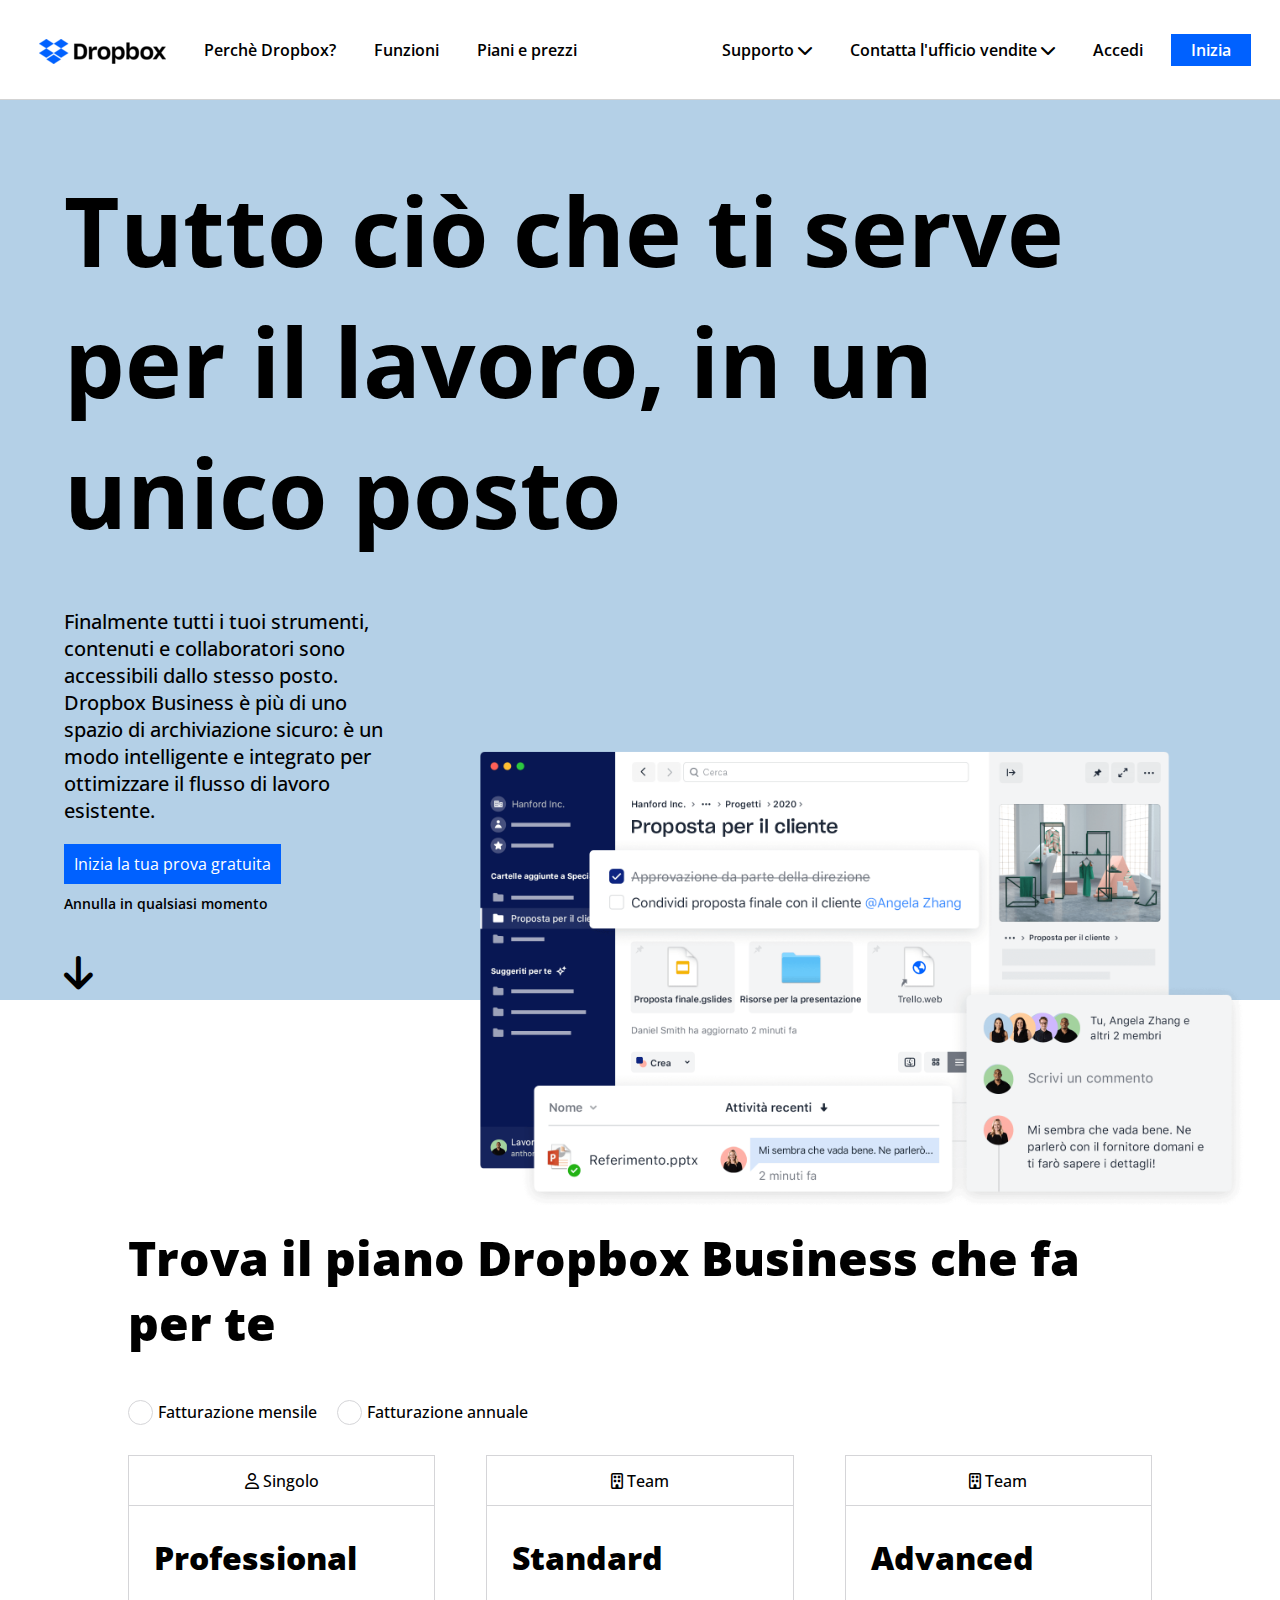
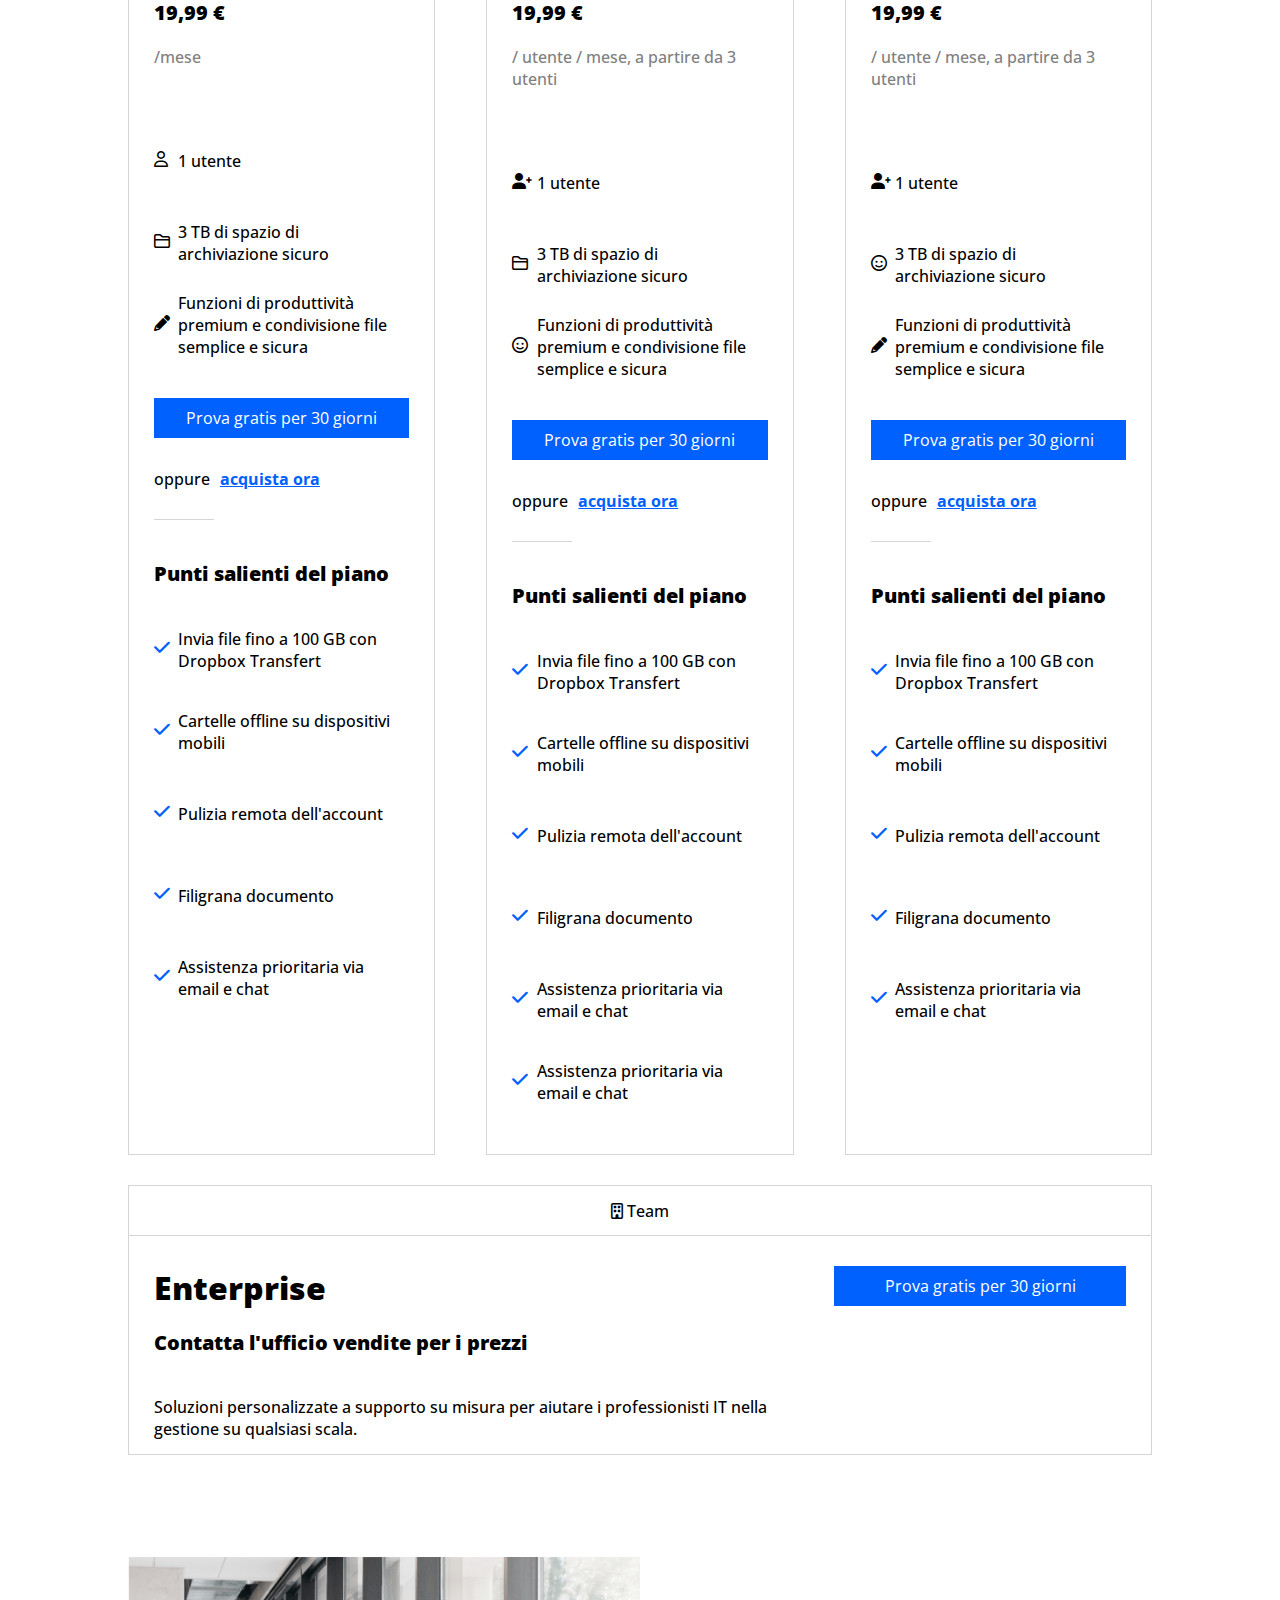
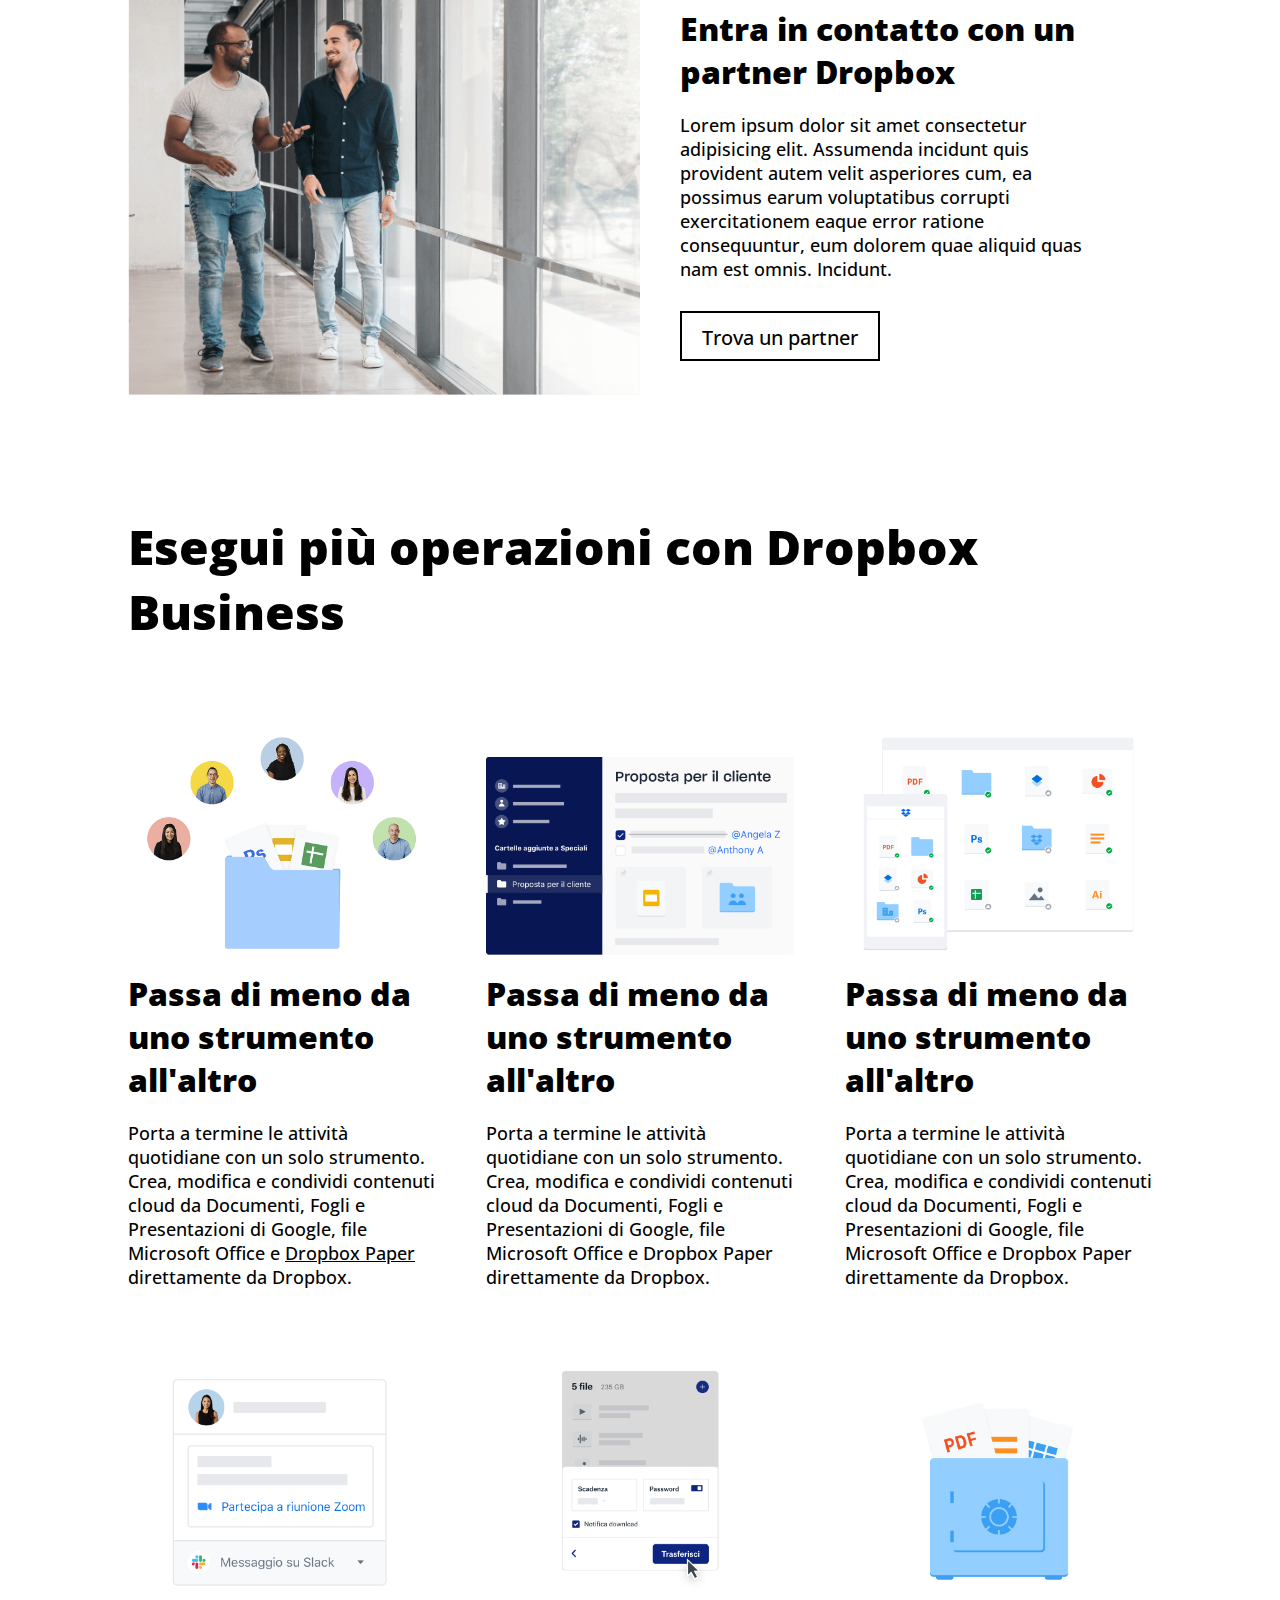
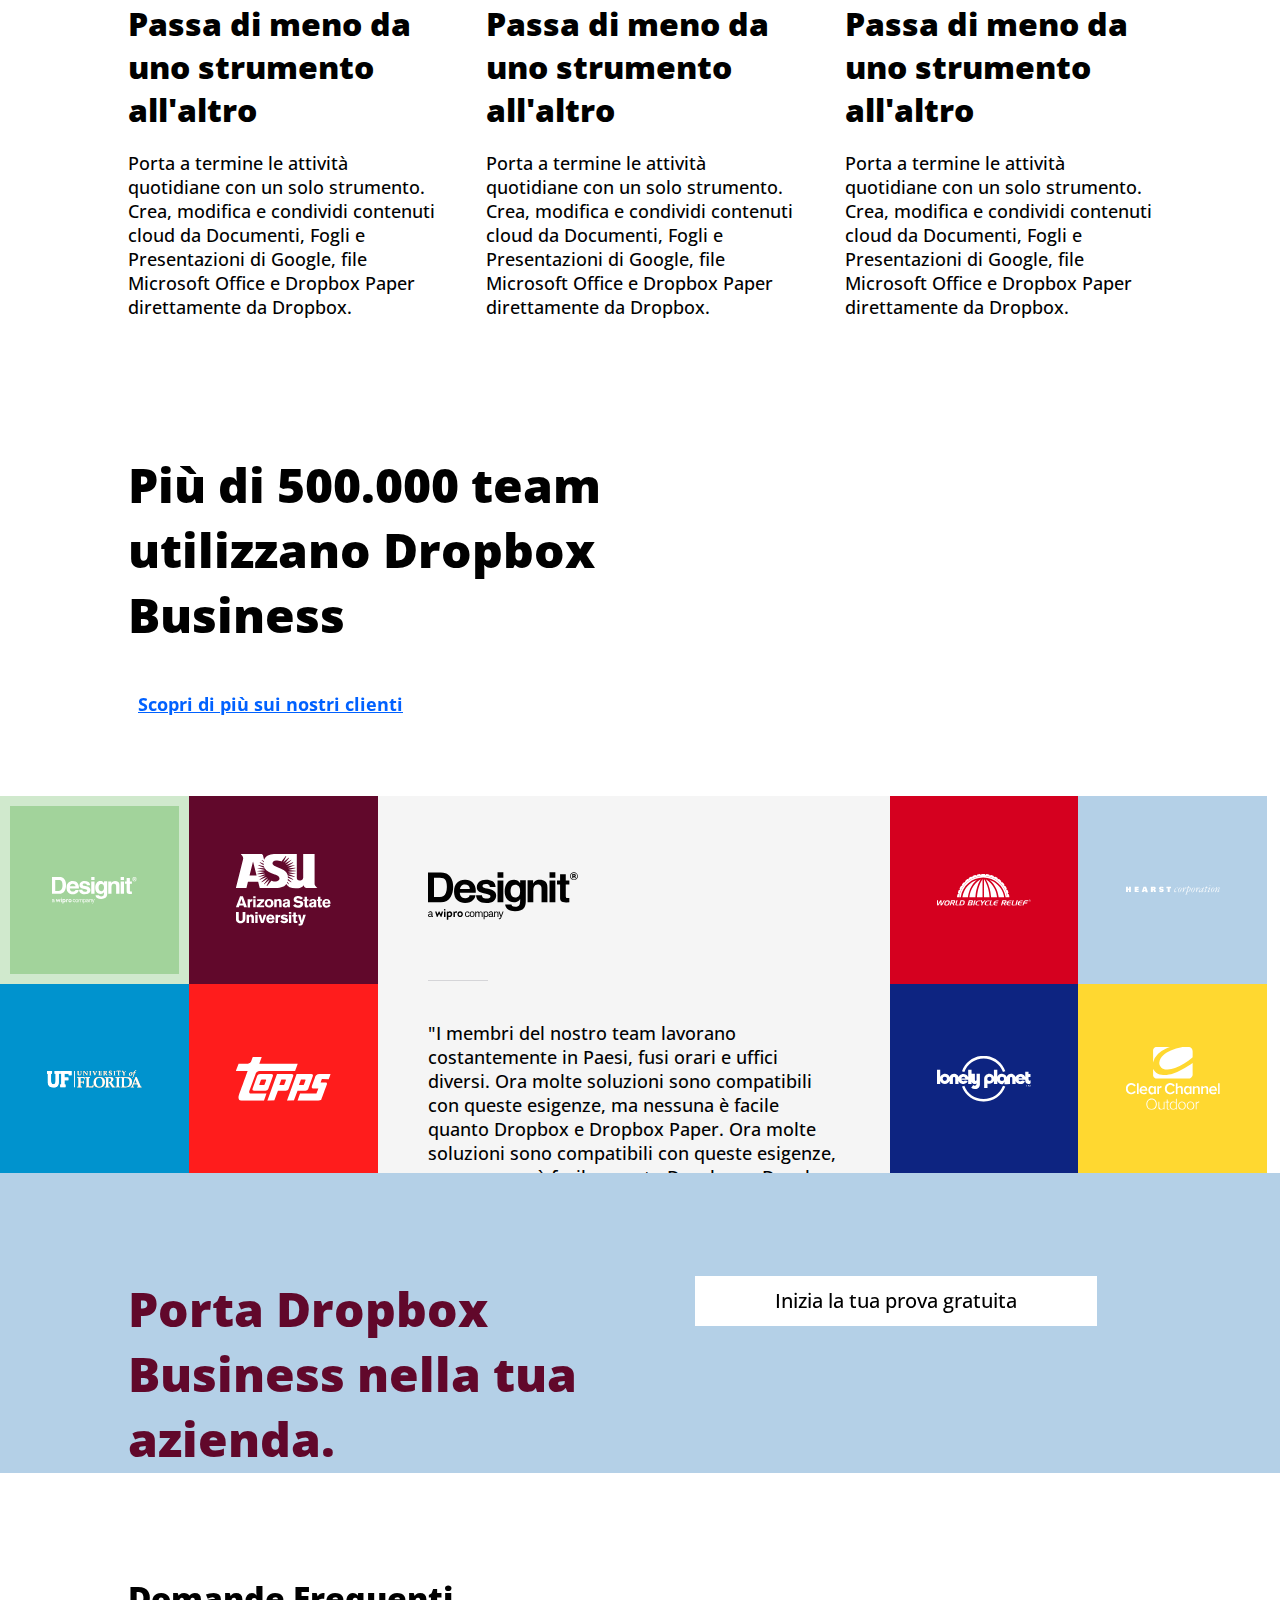
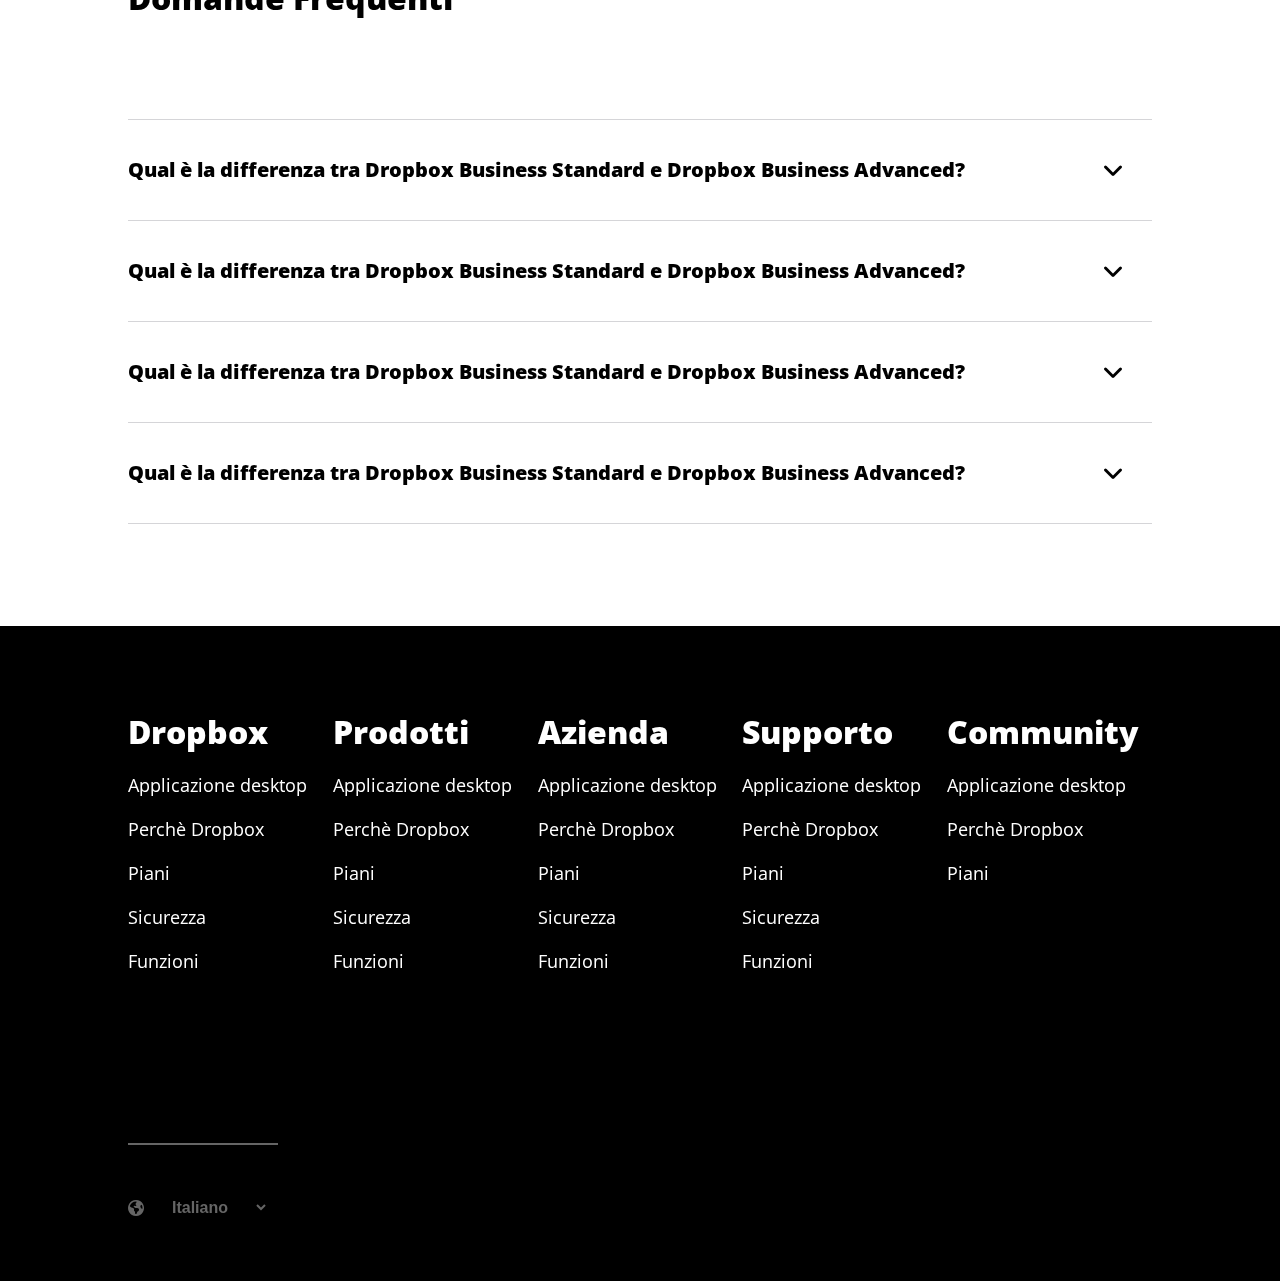
==== commit 92dc132a: "index.html: added anchor to soluzioni.html page. soluzioni.html: added content to the page. style.cs" ====
--- a/index.html
+++ b/index.html
@@ -59,7 +59,7 @@
               <li><a href="#">Sicurezza</a></li>
               <li><a href="#">Clienti</a></li>
               <li><a href="#">Integrazioni di app</a></li>
-              <li><a href="#">Soluzioni</a></li>
+              <li><a href="/soluzioni.html" target="_blank">Soluzioni</a></li>
               <li><a href="#">Domande frequenti</a></li>
           </li>
         </ul>
--- a/css/style.css
+++ b/css/style.css
@@ -19,7 +19,6 @@
 }
 main {
   padding-top: 25vh;
-  padding-bottom: 15vh;
 }
 .left {
   float: left;
@@ -109,7 +108,7 @@
 }
 nav ul li {
   display: inline-block;
-  margin: 0 0.3vw;
+  margin: 0 0.7vw;
   /* position: relative; */
 }
 .bottom-border:hover {
@@ -117,7 +116,7 @@
   border-bottom: 3px solid black;
 }
 nav ul a {
-  font-size: 18px;
+  font-size: 16px;
   font-weight: 600;
   color: black;
 }
@@ -131,8 +130,7 @@
   display: inline;
 }
 nav li > .button > a {
-  /* width: 80px; */
-  padding: 10px 30px;
+  padding: 5px 20px;
   height: 40px;
   line-height: 40px;
   background-color: #0061ff;
@@ -141,8 +139,7 @@
   display: none;
   float: none;
   position: absolute;
-  top: 99px;
-  padding: 15px 0;
+  top: 100px;
   background-color: #fafafa;
   line-height: 100%;
   width: max-content;
@@ -195,7 +192,9 @@
 }
 #jumbo-image {
   width: 70%;
+  min-width: 750px;
   height: 60vh;
+  min-height: 320px;
   position: relative;
 }
 #jumbo-image img {
@@ -203,7 +202,7 @@
   height: 100%;
   object-fit: contain;
   position: absolute;
-  top: 0;
+  bottom: -100px;
   left: 3vw;
 }
 #jumbo-description > .button {
@@ -220,6 +219,7 @@
   font-size: 14px;
   font-weight: 600;
 }
+
 /* /jumbotron */
 
 /* ------ /header ------ */
@@ -604,3 +604,58 @@
 /* /language */
 
 /* ------ /footer ------ */
+
+/* ------- page 2 - soluzioni ------- */
+
+/* jumbo2 */
+#jumbo2 {
+  width: 100%;
+  height: 100%;
+  object-fit: cover;
+}
+/* /jumbo2 */
+
+/* ------page-2-main------- */
+#page2-main {
+  padding: 10vh;
+}
+.block-1 {
+  margin-bottom: 10vw;
+}
+.block-1 h2 {
+  width: 50%;
+}
+.description {
+  width: 40%;
+}
+.description > p {
+  font-size: 20px;
+  font-weight: 400;
+}
+.block-2 > ul {
+  float: left;
+  width: 20%;
+  padding: 30px 0;
+  border-top: 1px solid black;
+}
+.block-2 > ul > li {
+  list-style: none;
+}
+.block-2 > ul > li > a {
+  display: block;
+  margin-top: 20px;
+  padding: 0;
+  color: rgb(99, 158, 207);
+}
+.block-2 > ul:nth-child(1),
+.block-2 > ul:nth-child(2),
+.block-2 > ul:nth-child(3) {
+  margin-right: calc(20% / 3);
+}
+.block-2 > ul > li:first-child {
+  font-size: 18px;
+}
+.block-2 > ul > li > a:hover {
+  color: black;
+}
+/* --------/page-2-main------- */
